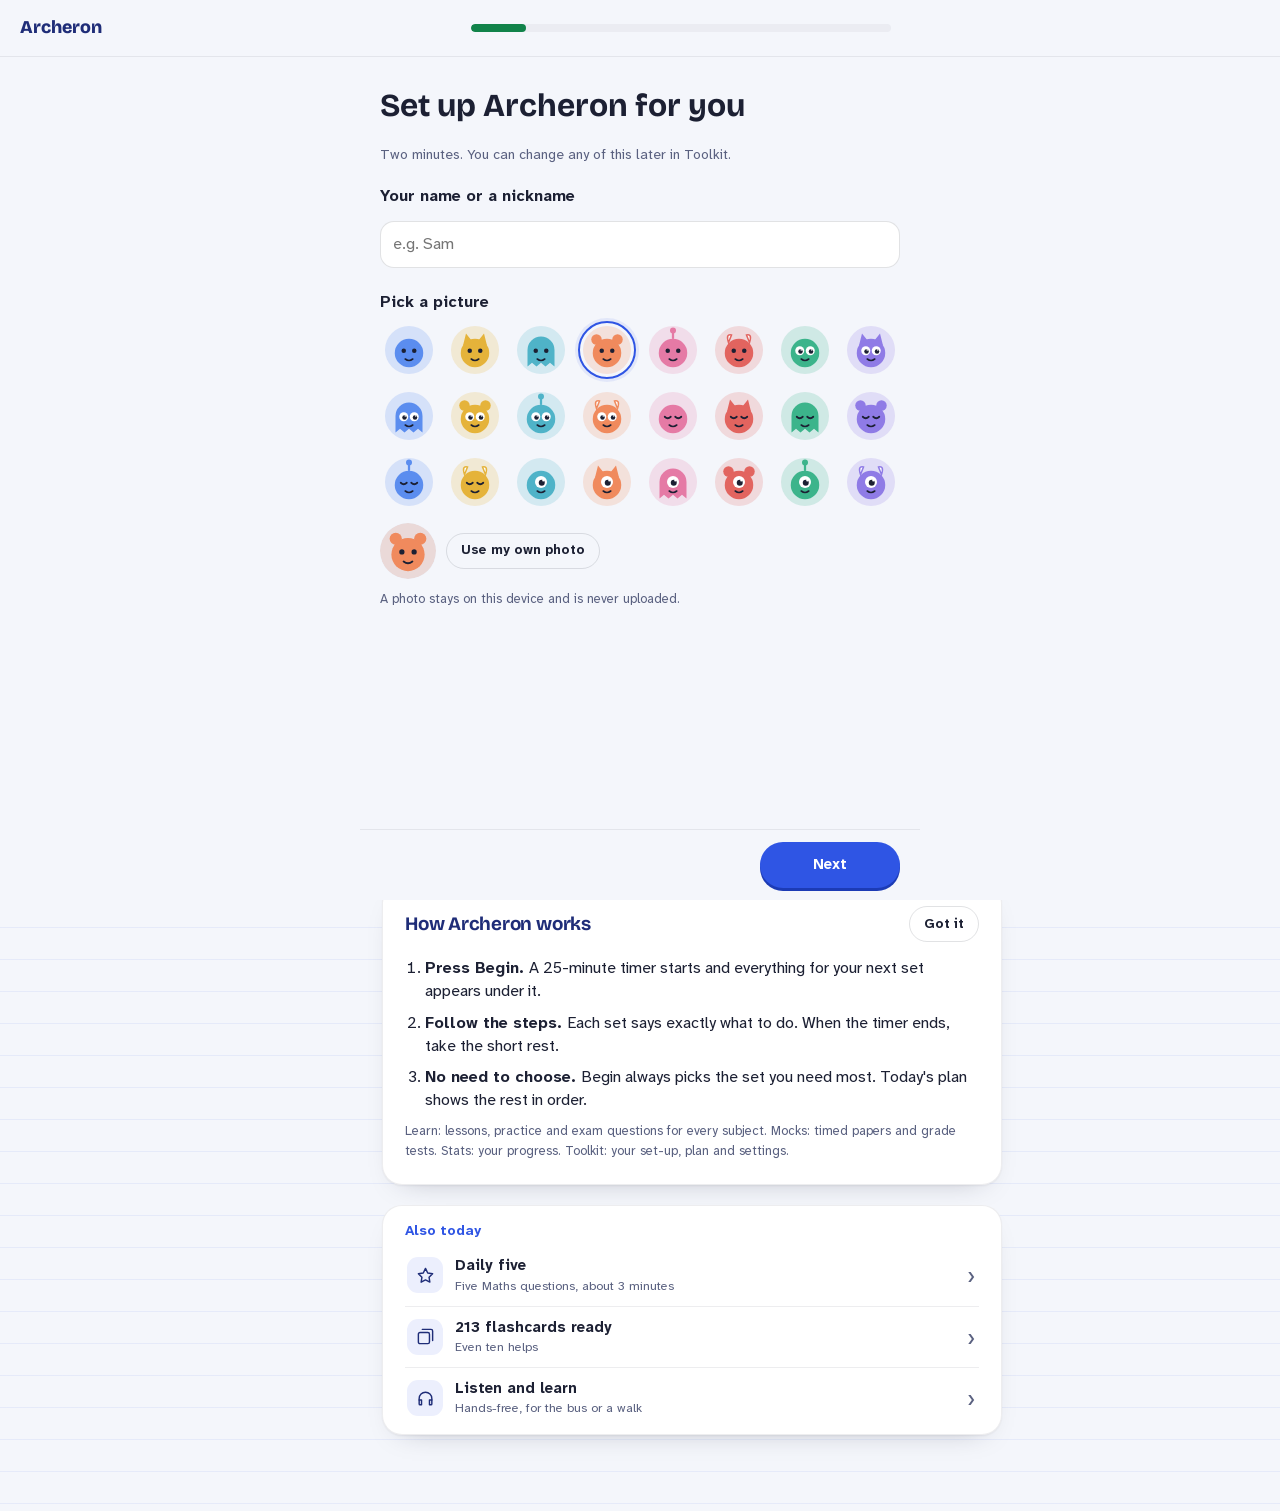
==== index.html @ ecfad682 "Archeron 11.6.1: Black and red theme A new Page option in Settings → Look: the Night layout re-inked" ====
<!DOCTYPE html>
<html lang="en">
<head>
<meta charset="utf-8">
<meta name="viewport" content="width=device-width,initial-scale=1,viewport-fit=cover">
<meta name="theme-color" content="#f4f6fb">
<meta name="color-scheme" content="light dark">
<meta name="apple-mobile-web-app-capable" content="yes">
<meta name="mobile-web-app-capable" content="yes">
<meta name="apple-mobile-web-app-status-bar-style" content="default">
<meta name="apple-mobile-web-app-title" content="Archeron">
<meta name="description" content="Archeron: an offline GCSE mocks training programme.">
<link rel="manifest" href="manifest.json">
<link rel="icon" href="icon.svg" type="image/svg+xml">
<link rel="apple-touch-icon" href="icons/apple-touch-icon.png">
<link rel="preload" href="fonts/bricolage.woff" as="font" type="font/woff" crossorigin>
<link rel="preload" href="fonts/atkinson-400.woff" as="font" type="font/woff" crossorigin>
<link rel="stylesheet" href="styles.css">
<link rel="stylesheet" href="transitions.css">
<link rel="stylesheet" href="teach.css">
<title>Archeron</title>
<script>/* apply the saved page and highlighter before first paint (app.js applyTheme writes this) */
try { var L = (localStorage.getItem('archeron-look') || '').split(' '), R = document.documentElement, N = L[0] === 'night' || L[0] === 'crimson' || (L[0] === 'auto' && matchMedia('(prefers-color-scheme: dark)').matches);
  if (N) { R.setAttribute('data-mode', 'night'); document.querySelector('meta[name=theme-color]').setAttribute('content', L[0] === 'crimson' ? '#0b0a0c' : '#121735'); }
  if (L[0] === 'crimson') R.setAttribute('data-skin', 'crimson');
  if (L[1] && L[1] !== 'lime') R.setAttribute('data-hl', L[1]); } catch (e) {}
/* the bat intro plays on the first open of each day; later opens go straight in */
(function () { try { var d = new Date(), k = d.getFullYear() + '-' + (d.getMonth() + 1) + '-' + d.getDate(); if (localStorage.getItem('archeron-intro') === k) document.documentElement.classList.add('no-intro'); else localStorage.setItem('archeron-intro', k); } catch (e) {} })();</script>
</head>
<body>
<div id="intro" aria-hidden="true">
  <svg class="bat" viewBox="0 0 200 100"><g class="w"><path d="M100 34 L95 20 L92 33 C80 31 70 23 60 8 C63 31 42 40 8 38 C30 50 36 64 33 82 C50 69 66 69 76 77 C81 66 90 62 100 75 C110 62 119 66 124 77 C134 69 150 69 167 82 C164 64 170 50 192 38 C158 40 137 31 140 8 C130 23 120 31 108 33 L105 20 Z"/></g></svg>
  <div class="txt">Archeron</div>
  <div class="welcome" id="welcome"><span class="w1">Welcome to Archeron</span><span class="w2"></span></div>
</div>
<a class="skip-link" href="#view">Skip to content</a>
<header>
  <div class="logo"><svg viewBox="0 0 200 100" aria-hidden="true"><path d="M100 34 L95 20 L92 33 C80 31 70 23 60 8 C63 31 42 40 8 38 C30 50 36 64 33 82 C50 69 66 69 76 77 C81 66 90 62 100 75 C110 62 119 66 124 77 C134 69 150 69 167 82 C164 64 170 50 192 38 C158 40 137 31 140 8 C130 23 120 31 108 33 L105 20 Z"/></svg><span>Archeron</span></div>
  <div class="cd" id="cd" aria-live="polite"></div>
</header>
<nav id="nav" aria-label="Sections"></nav>
<main id="view" tabindex="-1"></main>
<div id="toasts" aria-live="polite" aria-atomic="false"></div>
<noscript><p style="padding:24px">Archeron needs JavaScript turned on.</p></noscript>
<canvas id="fx" aria-hidden="true"></canvas>
<script>
/* If the app fails to start (e.g. a half-updated cache), offer a repair instead of a dead screen. Progress lives in localStorage and is never touched. */
setTimeout(function () {
  if (window.ARCHERON_OK) return;
  var d = document.createElement('div');
  d.setAttribute('style', 'position:fixed;inset:0;z-index:99;display:flex;align-items:center;justify-content:center;padding:24px;background:#f4f6fb;color:#1c2033;font:16px system-ui,sans-serif;text-align:center');
  d.innerHTML = '<div><p style="font-size:20px;margin:0 0 8px">Archeron did not start properly</p><p style="opacity:.7;margin:0 0 18px">Usually a half-finished update. Your progress is safe.</p><button style="font:inherit;font-weight:600;padding:12px 22px;border-radius:99px;border:0;background:#2f55e4;color:#fff">Repair the app</button></div>';
  d.querySelector('button').onclick = function () {
    var jobs = [];
    if (window.caches) jobs.push(caches.keys().then(function (k) { return Promise.all(k.map(function (x) { return caches.delete(x); })); }));
    if (navigator.serviceWorker) jobs.push(navigator.serviceWorker.getRegistrations().then(function (r) { return Promise.all(r.map(function (x) { return x.unregister(); })); }));
    Promise.all(jobs).then(function () { location.reload(); }, function () { location.reload(); });
  };
  document.body.appendChild(d);
}, 7000);
</script>
<script src="vocab.js"></script>
<script src="data.js"></script>
<script src="content.js"></script>
<script src="bank2.js"></script>
<script src="bank3.js"></script>
<script src="defs.js"></script>
<script src="defs2.js"></script>
<script src="bank4.js"></script>
<script src="chem.js"></script>
<script src="exam.js"></script>
<script src="papers.js"></script>
<script src="papersh.js"></script>
<script src="fx.js"></script>
<script src="sfx.js"></script>
<script src="pics.js"></script>
<script src="learn.js"></script>
<script src="demo.js"></script>
<script src="board.js"></script>
<script src="guides.js"></script>
<script src="study.js"></script>
<script src="plus.js"></script>
<script src="desk.js"></script>
<script src="stats.js"></script>
<script src="me.js"></script>
<script src="app.js"></script>
<script src="seq.js"></script>
<script src="slips.js"></script>
<script src="teach.js"></script>
<script src="check.js"></script>
<script src="bites.js"></script>
<script src="listen.js"></script>
<script src="examiner.js"></script>
<script src="forecast.js"></script>
</body>
</html>
---- styles.css ----
/* Archeron · a revision desk: exercise-book paper, biro blue and highlighters. Mobile-first; fonts are self-hosted in /fonts (OFL; Atkinson is cut with a plain zero, see fonts/README). */
@font-face{font-family:"Bricolage Grotesque";src:url(fonts/bricolage.woff) format("woff");font-weight:500 800;font-display:swap}
@font-face{font-family:"Atkinson Hyperlegible Next";src:url(fonts/atkinson-400.woff) format("woff");font-weight:400;font-display:swap}
@font-face{font-family:"Atkinson Hyperlegible Next";src:url(fonts/atkinson-700.woff) format("woff");font-weight:700;font-display:swap}
@font-face{font-family:"Kalam";src:url(fonts/kalam-400.woff2) format("woff2");font-weight:400;font-display:swap}
@font-face{font-family:"Kalam";src:url(fonts/kalam-700.woff2) format("woff2");font-weight:700;font-display:swap}
@font-face{font-family:"Atkinson Hyperlegible Next";src:url(fonts/atkinson-italic.woff) format("woff");font-weight:400;font-style:italic;font-display:swap}
/* Paper is the default page. Night is data-mode="night" on <html>; the highlighter is data-hl (Settings → Look). */
:root{
  --bg:#f4f6fb;--card:#fff;--card2:#e8ecf7;--solid:#fff;--field:#fff;--sunk:rgba(28,32,51,.045);
  --fg-rgb:28,32,51;--line:rgba(28,32,51,.13);--line2:rgba(28,32,51,.08);
  --t:#1c2033;--m:#5a6180;--hi:#10142b;
  --y:#2f55e4;--y2:#1f2d78;--y3:#1c3bb5;--on-y:#fff;--y-rgb:47,85,228;--y-soft:rgba(47,85,228,.09);
  --ember:#bd4508;--em-rgb:189,69,8;
  --g:#11834a;--g-rgb:17,131,74;--g-soft:rgba(17,131,74,.1);--on-g:#fff;
  --rest:#6447d1;--rest-rgb:100,71,209;--rest-soft:rgba(100,71,209,.09);
  --danger:#cf2f3a;--no-rgb:207,47,58;
  --hl:#b6ef4f;--hl-ink:#1c2033;
  --inv:#1c2033;--on-inv:#fff;
  --glass:rgba(244,246,251,.88);--veil:rgba(244,246,251,.94);--scrim:rgba(28,32,51,.4);
  --shadow:0 1px 2px rgba(28,32,51,.06),0 12px 28px -20px rgba(28,32,51,.35);
  --shadow-up:0 2px 4px rgba(28,32,51,.06),0 22px 44px -22px rgba(28,32,51,.45);
  --rule:rgba(47,85,228,.075);
  --y-ink:var(--on-y);--y2-rgb:var(--y-rgb);
  --r:20px;--r-sm:14px;--gap:clamp(14px,2.4vw,20px);
  --ease:cubic-bezier(.22,1,.36,1);--spring:cubic-bezier(.34,1.45,.64,1);
  --font:"Atkinson Hyperlegible Next",system-ui,-apple-system,"Segoe UI",Roboto,sans-serif;
  --head:"Bricolage Grotesque","Atkinson Hyperlegible Next",system-ui,sans-serif;
  --nav-h:72px;
  color-scheme:light;
}
:root[data-mode="night"]{
  --bg:#121735;--card:#1b2148;--card2:#283063;--solid:#1e2552;--field:#151a3d;--sunk:rgba(0,0,0,.2);
  --fg-rgb:255,255,255;--line:rgba(var(--fg-rgb),.13);--line2:rgba(var(--fg-rgb),.075);
  --t:#edf0fc;--m:#a7aed4;--hi:#fff;
  --y:#8ea7ff;--y2:#d0d9ff;--y3:#6683f2;--on-y:#0e1433;--y-rgb:142,167,255;--y-soft:rgba(142,167,255,.13);
  --ember:#ff9c57;--em-rgb:255,156,87;
  --g:#5bd69b;--g-rgb:91,214,155;--g-soft:rgba(91,214,155,.13);--on-g:#0e1433;
  --rest:#b6a8ff;--rest-rgb:182,168,255;--rest-soft:rgba(182,168,255,.13);
  --danger:#ff8d93;--no-rgb:255,141,147;
  --inv:#edf0fc;--on-inv:#1c2033;
  --glass:rgba(18,23,53,.88);--veil:rgba(18,23,53,.94);--scrim:rgba(5,8,26,.62);
  --shadow:0 16px 36px -26px rgba(0,0,0,.75);--shadow-up:0 22px 44px -22px rgba(0,0,0,.8);
  --rule:rgba(142,167,255,.05);
  color-scheme:dark;
}
/* Black and red (Settings → Look): the Night page re-inked, near-black with crimson accents */
:root[data-mode="night"][data-skin="crimson"]{
  --bg:#0b0a0c;--card:#161215;--card2:#241b1f;--solid:#1a1418;--field:#110d10;--sunk:rgba(0,0,0,.32);
  --fg-rgb:255,236,236;
  --t:#f4eded;--m:#b4a4a7;--hi:#fff;
  --y:#de2c39;--y2:#ffc9cd;--y3:#b31b27;--on-y:#fff;--y-rgb:222,44,57;--y-soft:rgba(222,44,57,.15);
  --ember:#ff8a5c;--em-rgb:255,138,92;
  --g:#4fd18b;--g-rgb:79,209,139;--g-soft:rgba(79,209,139,.13);--on-g:#07130c;
  --rest:#c4a7ff;--rest-rgb:196,167,255;--rest-soft:rgba(196,167,255,.13);
  --danger:#ff7b85;--no-rgb:255,123,133;
  --inv:#f4eded;--on-inv:#160406;
  --glass:rgba(11,10,12,.88);--veil:rgba(11,10,12,.94);--scrim:rgba(0,0,0,.66);
  --shadow:0 16px 36px -26px rgba(0,0,0,.9);--shadow-up:0 22px 44px -22px rgba(0,0,0,.92);
  --rule:rgba(222,44,57,.06);
}
:root[data-skin="crimson"]:not([data-hl]){--hl:#de2c39;--hl-ink:#fff}
:root[data-hl="pink"]{--hl:#ff9fd4}
:root[data-hl="orange"]{--hl:#ffb65c}
:root[data-hl="sky"]{--hl:#85d5ff}
:root[data-hl="lilac"]{--hl:#c8b4ff}
*{box-sizing:border-box;-webkit-tap-highlight-color:transparent}
html{scroll-padding-top:80px;background:var(--bg)}
/* the page is ruled like an exercise book */
body{margin:0;min-height:100dvh;background:repeating-linear-gradient(180deg,transparent 0 31px,var(--rule) 31px 32px) var(--bg);color:var(--t);font:clamp(15px,.6vw + 12px,16px)/1.55 var(--font);-webkit-font-smoothing:antialiased;padding-bottom:calc(var(--nav-h) + env(safe-area-inset-bottom) + 20px);overflow-x:hidden}
button,input,select,textarea{font:inherit;color:inherit}
:focus-visible{outline:2px solid var(--y);outline-offset:3px;border-radius:10px}
.sr{position:absolute;width:1px;height:1px;opacity:0;pointer-events:none}
.skip-link{position:absolute;left:-999px;top:8px;background:var(--y);color:var(--on-y);padding:8px 12px;border-radius:8px;z-index:60}
.skip-link:focus{left:8px}
/* the highlighter swipe: page titles, big numbers, the welcome */
.hl-swipe,.hero h1,.focus-title,.rv-in h2,#intro .w1,.wrap-big{text-decoration:underline;text-decoration-color:var(--hl);text-decoration-thickness:.36em;text-underline-offset:-.2em;text-decoration-skip-ink:none}

/* header */
header{position:sticky;top:0;z-index:10;display:flex;justify-content:space-between;align-items:center;gap:12px;padding:calc(12px + env(safe-area-inset-top)) clamp(16px,4vw,32px) 12px;background:var(--glass);backdrop-filter:blur(14px) saturate(160%);-webkit-backdrop-filter:blur(14px) saturate(160%);border-bottom:1px solid var(--line2);transition:opacity .8s var(--ease)}
.logo{display:flex;gap:9px;align-items:center;font-family:var(--head);font-weight:800;letter-spacing:-.015em;font-size:20px;color:var(--y2)}
.logo svg{width:34px;fill:var(--y)}
.cd{display:flex;align-items:center;gap:8px}
.mini-t{cursor:pointer;position:relative;background:rgba(var(--em-rgb),.12)}
/* the glow is drawn once and only its opacity animates (box-shadow animation repaints the blurred header every frame for the whole set) */
.mini-t::after{content:"";position:absolute;inset:0;border-radius:inherit;box-shadow:0 0 18px 0 rgba(var(--em-rgb),.25);opacity:0;pointer-events:none;animation:glowO 2.4s ease-in-out infinite}

/* nav: bottom bar on phones, rail on desktop. Sliding pill: Transitions.dev "Tabs sliding" (see transitions.css) */
nav{position:fixed;left:0;right:0;bottom:0;z-index:10;display:flex;padding:8px 8px calc(8px + env(safe-area-inset-bottom));background:var(--glass);backdrop-filter:blur(14px) saturate(160%);-webkit-backdrop-filter:blur(14px) saturate(160%);border-top:1px solid var(--line2);transition:opacity .8s var(--ease)}
nav button{flex:1;display:flex;flex-direction:column;align-items:center;gap:3px;padding:8px 0;border:0;background:none;color:var(--m);font-size:12px;font-weight:700;border-radius:16px;cursor:pointer;position:relative;z-index:1;transition:color .25s var(--ease)}
nav button .i{width:22px;height:22px;transition:transform .35s var(--spring)}
nav button.on{color:var(--hl-ink)}
nav button.on .i{transform:translateY(-1px) scale(1.1)}
@media (min-width:900px){
  body{padding-bottom:40px;padding-left:104px}
  nav{top:0;right:auto;width:104px;flex-direction:column;justify-content:center;gap:8px;border-top:0;border-right:1px solid var(--line2);padding:80px 12px 20px}
  nav button{flex:none;padding:14px 0}
}
body.focusing header,body.focusing nav{opacity:.18}
body.focusing header:hover,body.focusing nav:hover,body.focusing nav:focus-within{opacity:1}

/* layout */
main{max-width:1120px;margin:0 auto;padding:clamp(16px,3vw,36px) clamp(16px,4vw,32px);outline:none}
.stack{display:flex;flex-direction:column;gap:var(--gap)}
.narrow{max-width:680px;margin-inline:auto;width:100%}
.cols{display:grid;gap:var(--gap);grid-template-columns:repeat(auto-fit,minmax(min(100%,340px),1fr));align-items:start}
.cols>.stack{min-width:0}
.hero{display:flex;flex-direction:column;align-items:flex-start;gap:6px;padding:6px 2px 4px}
.hero h1,.focus-title{margin:0;font-family:var(--head);font-weight:800;font-size:clamp(31px,5vw,46px);line-height:1.1;letter-spacing:-.028em;color:var(--hi);text-wrap:balance}
.hero .backlink{margin-bottom:6px}
.eyebrow{margin:0;font-size:14px;font-weight:700;color:var(--y)}
.lede{margin:2px 0 0;color:var(--m);font-size:15px;max-width:56ch}
#view.enter .card,#view.enter .lcard,#view.enter .tool,#view.enter .feat,#view.enter .quick,#view.enter .strip,#view.enter .focus .ring,#view.enter .begin{animation:rise .6s var(--ease) both}
#view.enter .stack>*:nth-child(2) .card,#view.enter .stack>.card:nth-child(3),#view.enter .lgrid>*:nth-child(2),#view.enter .tools>*:nth-child(2){animation-delay:.05s}
#view.enter .stack>.card:nth-child(4),#view.enter .lgrid>*:nth-child(3),#view.enter .tools>*:nth-child(3),#view.enter .focus .ring{animation-delay:.1s}
#view.enter .stack>.card:nth-child(n+5),#view.enter .lgrid>*:nth-child(4),#view.enter .tools>*:nth-child(n+4),#view.enter .begin,#view.enter .strip{animation-delay:.15s}
#view.enter .quick{animation-delay:.2s}
@keyframes rise{from{opacity:0;transform:translateY(12px)}to{opacity:1;transform:none}}
@keyframes breathe{0%,100%{box-shadow:0 0 0 0 rgba(var(--em-rgb),0)}50%{box-shadow:0 0 18px 0 rgba(var(--em-rgb),.25)}}

/* cards: frosted glass with a gilded hairline */
.card{position:relative;background:var(--card);border:1px solid var(--line2);border-radius:var(--r);padding:clamp(16px,2.6vw,22px);min-width:0;box-shadow:var(--shadow)}
.card-h{display:flex;justify-content:space-between;align-items:center;gap:10px;margin-bottom:14px;min-height:28px}
.card h2{margin:0;font-family:var(--head);font-size:19px;font-weight:700;letter-spacing:-.012em;color:var(--y2)}
.card h3{margin:18px 0 8px;font-size:13.5px;color:var(--m);font-weight:700}
.card.empty{text-align:center;padding:40px 22px}
.card.empty b{font-family:var(--head);font-size:22px;font-weight:800}

.muted{color:var(--m);font-size:14px}
.xs{font-size:13px;margin:10px 0 0}
.center{text-align:center;justify-content:center}
.y{color:var(--y)}
.grow{flex:1;min-width:0}
.row{display:flex;gap:10px;align-items:center;flex-wrap:wrap}
.row.nowrap{flex-wrap:nowrap}
.grid2{display:grid;grid-template-columns:1fr 1fr;gap:10px}

/* buttons */
.btn{display:inline-flex;align-items:center;justify-content:center;gap:8px;min-height:46px;padding:10px 18px;border-radius:99px;border:1px solid transparent;background:var(--card2);color:var(--t);font-weight:700;font-size:15px;cursor:pointer;transition:transform .15s var(--ease),background .2s,border-color .2s,box-shadow .15s,color .2s;user-select:none;white-space:nowrap}
.btn:active{transform:scale(.96)}
.btn .i{width:18px;height:18px}
.btn.primary{background:var(--y);color:var(--on-y);box-shadow:0 3px 0 var(--y3)}
.btn.primary:hover{background:color-mix(in srgb,var(--y) 88%,var(--hi))}
.btn.primary:active:not(:disabled){transform:translateY(2px);box-shadow:0 1px 0 var(--y3)}
.btn.ghost{background:transparent;border-color:var(--line)}
.btn.ghost:hover{background:rgba(var(--fg-rgb),.04)}
.btn.sm{min-height:36px;padding:6px 14px;font-size:13.5px}
.btn.wide{width:100%;margin-top:8px}
.btn.icon-only{min-width:42px;min-height:42px;padding:8px}
.btn.danger{color:var(--danger);border-color:rgba(var(--no-rgb),.4)}
.btn.link{background:none;border:0;min-height:36px;padding:6px 4px;color:var(--m);font-weight:700;font-size:14px;text-decoration:underline;text-decoration-color:rgba(var(--y-rgb),.45);text-decoration-thickness:2px;text-underline-offset:4px}
.btn.link:hover{color:var(--y)}
.btn:disabled{opacity:.3;cursor:default;transform:none}

.chips{display:flex;gap:8px;flex-wrap:wrap}
.chips.scroll{flex-wrap:nowrap;overflow-x:auto;scrollbar-width:none;margin:0 -4px;padding:2px 4px 6px;scroll-snap-type:x proximity;mask-image:linear-gradient(90deg,#000 90%,transparent)}
.chips.scroll::-webkit-scrollbar{display:none}
.chip{display:inline-flex;align-items:center;gap:8px;min-height:40px;padding:7px 15px;border-radius:999px;border:1px solid var(--line);background:var(--card);white-space:nowrap;cursor:pointer;font-size:14px;font-weight:700;scroll-snap-align:start;transition:background .2s var(--ease),color .2s,border-color .2s,transform .2s var(--ease)}
.chip:hover{border-color:rgba(var(--y-rgb),.45)}
.chip:active{transform:scale(.96)}
.chip.on{background:var(--hl);color:var(--hl-ink);border-color:transparent}
.chip .n{font-size:12px;padding:1px 8px;border-radius:999px;background:rgba(var(--fg-rgb),.08);font-variant-numeric:tabular-nums}
.chip.on .n{background:rgba(28,32,51,.12)}
.sw{display:inline-block;width:9px;height:9px;border-radius:50%;flex:none;margin-right:6px;vertical-align:middle}
.chip .sw{margin:0}
.chip.on .sw{box-shadow:0 0 0 2px var(--hl-ink)}
.pill{display:inline-flex;align-items:center;gap:5px;font-size:12px;font-weight:650;padding:4px 11px;border-radius:999px;background:rgba(var(--fg-rgb),.05);color:var(--m);white-space:nowrap}
.pill.rest{background:var(--rest-soft);color:var(--rest)}
.pill .i{width:14px;height:14px}
.i{width:20px;height:20px;fill:none;stroke:currentColor;stroke-width:1.8;stroke-linecap:round;stroke-linejoin:round;flex:none}

/* ---------- Focus ---------- */
.home{max-width:620px;margin-inline:auto;width:100%}
.focus{display:flex;flex-direction:column;align-items:center;text-align:center;padding:clamp(4px,2vh,24px) 0 4px}
.focus .eyebrow{margin-bottom:10px}
.focus-title{font-size:clamp(32px,7vw,52px);max-width:16ch}
.focus-meta{margin:10px 0 0;color:var(--m);font-size:15px}
.ring{position:relative;width:min(300px,72vw);aspect-ratio:1;margin:clamp(16px,3vh,28px) auto clamp(16px,3vh,26px)}
.ring svg{width:100%;height:100%;transform:rotate(-90deg);overflow:visible}
.ring circle{fill:none;stroke-width:5}
.ring .trk{stroke:rgba(var(--fg-rgb),.08)}
.ring .halo{display:none}
.ring .prg{stroke:var(--y);stroke-linecap:round;transition:stroke-dashoffset .35s linear}
.ring.brk .prg{stroke:var(--rest)}
@keyframes halo{0%,100%{opacity:.12}50%{opacity:.3}}
.ring-c{position:absolute;inset:0;display:flex;flex-direction:column;align-items:center;justify-content:center}
.time{font-family:var(--head);font-size:clamp(52px,13vw,76px);font-weight:700;font-variant-numeric:tabular-nums;letter-spacing:-.035em;line-height:1;color:var(--hi)}
.ring-c small{color:var(--m);text-transform:capitalize;font-size:14px;font-weight:700;margin-top:8px}
.begin{position:relative;min-width:min(280px,80vw);min-height:60px;font-size:19px;font-family:var(--head);font-weight:800;letter-spacing:-.01em;background:var(--y);color:var(--on-y);box-shadow:0 4px 0 var(--y3)}
.begin:active:not(:disabled){transform:translateY(3px);box-shadow:0 1px 0 var(--y3)}
.begin.sm{min-width:auto;min-height:52px;font-size:16px;padding:10px 26px}
.begin .i{width:20px;height:20px;stroke-width:2.2}
.practise{margin-top:18px;display:flex;align-items:center;gap:12px;text-align:left;padding:14px 18px;border-radius:var(--r-sm);border:1px solid var(--line);background:var(--y-soft);cursor:pointer;transition:transform .2s var(--ease),border-color .25s}
.practise:hover{border-color:var(--y)}
.practise .i{color:var(--y)}
.practise b{display:block;color:var(--y2)}
.practise small{color:var(--m);font-size:12.5px}
.focus-links{display:flex;gap:6px;align-items:center;margin-top:12px;color:var(--m)}
.chooser{display:flex;flex-wrap:wrap;gap:8px;justify-content:center;margin-top:12px;animation:rise .4s var(--ease) both}
.focus.calm .moon{width:120px;height:120px;margin:28px auto;border-radius:50%;display:grid;place-items:center;background:var(--rest-soft);color:var(--rest);animation:float 6s ease-in-out infinite}
.focus.calm .moon .i{width:54px;height:54px;stroke-width:1.2}
@keyframes float{0%,100%{transform:translateY(0)}50%{transform:translateY(-8px)}}
@keyframes flicker{0%,100%{opacity:1}45%{opacity:.75}55%{opacity:.95}}
.quick{display:flex;flex-direction:column;gap:10px;margin-top:6px}
.quick .eyebrow{text-align:center;color:var(--m)}
.qws{display:grid;gap:10px;grid-template-columns:repeat(auto-fit,minmax(min(100%,180px),1fr))}
.qw{display:flex;align-items:center;gap:12px;text-align:left;padding:14px 16px;border-radius:var(--r-sm);border:1px solid var(--line2);background:var(--card);box-shadow:var(--shadow);cursor:pointer;transition:border-color .2s,transform .2s var(--ease)}
.qw:hover{border-color:rgba(var(--y-rgb),.4)}
.qw:active{transform:scale(.98)}
.qw .i{color:var(--y)}
.qw b{display:block;font-size:14.5px}
.qw small{color:var(--m);font-size:12.5px}

/* ---------- sessions (today's plan) ---------- */
.sess{display:grid;grid-template-columns:64px 1fr auto;gap:12px;align-items:center;padding:13px 0;border-top:1px solid var(--line2)}
.sess:first-of-type{border-top:0;padding-top:2px}
.sess-t{font-size:12.5px;color:var(--m);font-variant-numeric:tabular-nums;font-weight:600}
.sess-b{min-width:0}
.sess-b b{display:block;font-weight:650;overflow-wrap:anywhere}
.sess-b small{color:var(--m);font-size:12.5px}
.sess.complete .sess-b small{color:var(--g)}
.sess.is-rest .sess-b b{color:var(--rest)}
.sess.is-other .sess-b b{color:var(--m);font-weight:500}
.dots{display:flex;gap:8px;flex-wrap:wrap;justify-content:flex-end;max-width:160px}
.dot{width:32px;height:32px;border-radius:50%;border:2px solid var(--y);background:var(--card);cursor:pointer;padding:0;transition:background .2s,transform .25s var(--spring)}
.dot:hover{background:var(--y-soft)}
.dot.on{background:var(--y)}
.pop{animation:pop .5s var(--spring)}
@keyframes pop{0%{transform:scale(.6)}60%{transform:scale(1.18)}100%{transform:scale(1)}}
.banner{display:flex;gap:12px;align-items:flex-start;padding:14px 18px;border-radius:var(--r);background:var(--rest-soft);border:1px solid rgba(var(--rest-rgb),.28)}
.banner .i{color:var(--rest);margin-top:2px}
.banner p{margin:2px 0 0;font-size:13.5px;color:var(--m)}

.chk{display:flex;gap:12px;align-items:center;padding:12px 0;border-top:1px solid var(--line2);cursor:pointer;position:relative}
.chk:first-child{border-top:0}
.chk span{flex:1;transition:color .3s var(--ease)}
.chk.d span{color:var(--m)}
.checks{margin-top:12px}
.bar{height:7px;background:rgba(var(--fg-rgb),.08);border-radius:99px;overflow:hidden}
.bar i{display:block;height:100%;background:var(--y);border-radius:inherit;transition:width .7s var(--ease)}

/* ---------- Learn ---------- */
.lgrid,.tools{display:grid;gap:var(--gap);grid-template-columns:repeat(auto-fit,minmax(min(100%,250px),1fr))}
.lcard,.tool{display:flex;flex-direction:column;align-items:flex-start;gap:6px;text-align:left;padding:20px;border-radius:var(--r);border:1px solid var(--line2);background:var(--card);box-shadow:var(--shadow);cursor:pointer;position:relative;overflow:hidden;transition:transform .25s var(--ease),border-color .25s,box-shadow .25s}
.lcard:hover,.tool:hover{transform:translateY(-2px);border-color:rgba(var(--y-rgb),.35);box-shadow:var(--shadow-up)}
.lcard:active,.tool:active{transform:scale(.98)}
.lc-ic{width:46px;height:46px;border-radius:50%;display:grid;place-items:center;background:var(--hl);color:var(--hl-ink);margin-bottom:6px}
.lc-ic .i{width:22px;height:22px}
.lcard b,.tool b{font-family:var(--head);font-size:20px;font-weight:700;letter-spacing:-.015em}
.lc-d{color:var(--m);font-size:14px}
.lcard small,.tool small{color:var(--y);font-size:12.5px;font-weight:600;margin-top:auto;padding-top:6px}
.topics{list-style:none;margin:6px 0 0;padding:0;display:grid;gap:2px}
.topics button{width:100%;display:flex;justify-content:space-between;align-items:center;gap:12px;padding:11px 12px;border:0;border-radius:12px;background:none;cursor:pointer;text-align:left;transition:background .2s}
.topics button:hover{background:rgba(var(--fg-rgb),.04)}
.stars{display:inline-flex;gap:3px}
.stars i{width:8px;height:8px;transform:rotate(45deg);background:rgba(var(--fg-rgb),.12);border-radius:1px}
.stars i.on{background:var(--ember)}

.drill-meta{display:flex;justify-content:space-between;align-items:center;gap:10px;color:var(--m);font-size:13.5px}
.qcard{padding:clamp(20px,4vw,30px)}
.qtext{margin:4px 0 18px;font-size:clamp(19px,3.2vw,24px);font-weight:600;line-height:1.4;text-wrap:pretty}
.qtext.quote{font-size:clamp(21px,3.8vw,26px);font-style:italic;font-weight:500;color:var(--hi)}
.answer{display:flex;align-items:center;gap:10px;margin-bottom:12px}
.answer input{font-size:22px;font-weight:600;min-height:56px;padding:10px 16px;font-variant-numeric:tabular-nums}
.adorn{font-size:18px;font-weight:600;color:var(--m);white-space:nowrap}
.qcard.right .answer input{border-color:rgba(var(--g-rgb),.65);box-shadow:0 0 0 4px var(--g-soft);opacity:1}
.qcard.wrong .answer input,.qcard.shown .answer input{border-color:rgba(var(--no-rgb),.5);opacity:1}
.fb{margin-top:6px;padding:16px 18px;border-radius:var(--r-sm)}
.fb.ok{background:var(--g-soft);border:1px solid rgba(var(--g-rgb),.28)}
.fb.no{background:rgba(var(--no-rgb),.08);border:1px solid rgba(var(--no-rgb),.25)}
.fb-h{display:flex;align-items:center;gap:10px;margin:0 0 6px;font-family:var(--head);font-size:21px;font-weight:800;letter-spacing:-.015em}
.fb.ok .fb-h{color:var(--g)}
.fb.no .fb-h{color:rgb(var(--no-rgb))}
.fb-h span{font-family:var(--font);font-size:14px;font-weight:500;color:var(--t)}
.fb p{margin:0 0 8px}
.steps{margin:8px 0 14px;padding-left:22px;display:grid;gap:6px;font-variant-numeric:tabular-nums}
.steps li::marker{color:var(--y);font-weight:700}
.fb .row{margin-top:4px}
.fb > .btn.wide{display:flex;max-width:none;margin-top:12px} /* Next sits on its own line, never beside "Watch it on the board" */

/* ---------- Journey ---------- */
@keyframes flow{to{stroke-dashoffset:-120}}
@keyframes spin{to{transform:rotate(360deg)}}
.feats{display:grid;gap:12px;grid-template-columns:repeat(auto-fit,minmax(min(100%,150px),1fr))}
.feat{display:flex;flex-direction:column;gap:2px;padding:16px;border-radius:var(--r-sm);border:1px solid var(--line2);background:var(--card);box-shadow:var(--shadow)}
.feat .i{color:var(--y);width:18px;height:18px;margin-bottom:6px}
.feat b{font-family:var(--head);font-size:30px;line-height:1;font-weight:800;letter-spacing:-.03em;color:var(--hi)}
.feat>span{color:var(--m);font-size:13px}

/* ---------- papers ---------- */
canvas#ch{width:100%;height:clamp(220px,32vw,300px);display:block;margin-top:10px}
.pace{list-style:none;margin:12px 0 0;padding:0;display:grid;gap:8px}
.pace li{display:grid;grid-template-columns:auto auto 1fr;gap:8px;align-items:baseline;font-size:13.5px}
.pace li i{width:9px;height:9px;border-radius:50%;align-self:center}
.pace li span{color:var(--m)}
.hbars{list-style:none;margin:0;padding:0;display:grid;gap:10px}
.hbars li{display:grid;grid-template-columns:minmax(108px,40%) 1fr auto;gap:10px;align-items:center}
.hbars.types li{grid-template-columns:minmax(90px,30%) 1fr}
.hb-l{min-width:0}.hb-l b{display:block;font-size:13.5px;line-height:1.25;overflow-wrap:break-word}.hb-l small{font-size:11.5px;color:var(--m)}
.hb-b{display:flex;align-items:center;gap:8px}
.hb-b i{height:10px;border-radius:99px;background:var(--rest);min-width:4px;transition:width .6s var(--ease)}
.hb-b span{font-size:12.5px;color:var(--m);font-variant-numeric:tabular-nums}
.tbl{overflow-x:auto}
table{width:100%;border-collapse:collapse;font-size:14px}
th,td{padding:9px 6px;border-top:1px solid var(--line2);text-align:left}
th{color:var(--m);font-weight:600;font-size:12px;border-top:0}
table.edit td{padding:5px 4px}
table.edit input{padding:7px 8px;min-width:52px;min-height:40px}
.list{list-style:none;margin:0;padding:0}
.list li{display:flex;gap:12px;align-items:center;padding:12px 0;border-top:1px solid var(--line2)}
.list li:first-child{border-top:0}
.list li b{display:block;overflow-wrap:anywhere}
.list li small{display:block;color:var(--m);font-size:12.5px;overflow-wrap:anywhere}
.list li.due{border-left:2px solid var(--y);padding-left:12px;background:linear-gradient(90deg,var(--y-soft),transparent 60%);border-radius:0 10px 10px 0}
.num{text-align:right}.num b{font-variant-numeric:tabular-nums}

/* forms */
input,select,textarea{width:100%;background:var(--field);border:1px solid var(--line);border-radius:12px;padding:10px 14px;min-height:46px;transition:border-color .2s,box-shadow .2s}
textarea{resize:vertical;min-height:70px}
input:focus,select:focus,textarea:focus{outline:none;border-color:var(--y);box-shadow:0 0 0 4px var(--y-soft)}
input:disabled{opacity:.85}
select option{background:var(--solid)}
label.f{display:block;margin-bottom:12px}
label.f>span{display:block;font-size:12.5px;color:var(--m);margin-bottom:6px;font-weight:600}
.lost{margin:6px 0 8px;padding:14px;border-radius:var(--r-sm);background:var(--sunk);border:1px dashed var(--line)}
.lost-h{display:flex;flex-direction:column;margin-bottom:8px}.lost-h small{color:var(--m);font-size:12px}
.lost-row{display:grid;grid-template-columns:1.4fr 1fr 70px 42px;gap:6px;margin-bottom:8px}
@media (max-width:520px){.lost-row{grid-template-columns:1fr 70px 42px}.lost-row select{grid-column:1/-1;grid-row:2}}
.toggle{display:flex;gap:12px;align-items:center;padding:14px 0 2px;cursor:pointer}
.toggle input{appearance:none;-webkit-appearance:none;width:48px;min-width:48px;height:28px;min-height:28px;padding:0;border-radius:99px;background:rgba(var(--fg-rgb),.16);border:0;position:relative;cursor:pointer;transition:background .25s var(--ease)}
.toggle input::after{content:"";position:absolute;top:3px;left:3px;width:22px;height:22px;border-radius:50%;background:#fff;box-shadow:0 1px 3px rgba(0,0,0,.25);transition:transform .35s var(--spring)}
.toggle input:checked{background:var(--y)}
.toggle input:checked::after{transform:translateX(20px)}
.toggle span b{display:block}.toggle span small{color:var(--m);font-size:12.5px}

/* flashcards */
.flash{display:block;width:100%;padding:0;border:0;background:none;cursor:pointer;perspective:1400px;text-align:center}
.flash-in{display:grid;transition:transform .7s var(--ease);transform-style:preserve-3d}
.flash.flipped .flash-in{transform:rotateY(180deg)}
.flash.pop .flash-in{animation:cardIn .5s var(--ease)}
@keyframes cardIn{from{opacity:0;transform:translateX(26px) rotate(1.5deg);filter:blur(3px)}to{opacity:1;transform:none;filter:blur(0)}}
.face{grid-area:1/1;min-height:clamp(230px,36vh,330px);display:flex;flex-direction:column;align-items:center;justify-content:center;gap:14px;padding:30px 26px;border-radius:18px;border:1px solid var(--line2);background:linear-gradient(180deg,transparent 0 42px,rgba(var(--no-rgb),.5) 42px 44px,transparent 44px),repeating-linear-gradient(180deg,transparent 0 31px,rgba(var(--y-rgb),.1) 31px 32px) 0 44px,var(--card);backface-visibility:hidden;-webkit-backface-visibility:hidden;box-shadow:var(--shadow-up)}
.face p{margin:0;font-family:var(--head);font-size:clamp(22px,3.2vw,28px);font-weight:700;letter-spacing:-.015em;line-height:1.3;max-width:34ch}
.face small{color:var(--m);font-size:13px}
.deck-n{font-size:13px;font-weight:700;color:var(--y);max-width:40ch}
.face.back{transform:rotateY(180deg)}
.face.back p{color:var(--y2);font-family:var(--font);font-size:clamp(17px,2.2vw,20px);font-weight:600}
.rate .btn{flex:1;max-width:220px}
.boxes{display:flex;justify-content:center;gap:6px;margin-top:4px}
.boxes i{width:22px;height:5px;border-radius:9px;background:rgba(var(--fg-rgb),.1)}
.boxes i.on{background:var(--y)}

/* plan editor */
.plan{list-style:none;margin:0 0 12px;padding:0;display:grid;gap:10px}
.plan-row{display:grid;grid-template-columns:116px 1fr;gap:8px;padding:12px;border-radius:var(--r-sm);background:var(--sunk);border:1px solid var(--line2);border-left:3px solid var(--y)}
.plan-row.k-rest{border-left-color:var(--rest)}
.plan-row.k-other{border-left-color:var(--m)}
.p-kind{grid-column:1/2}
.stepper{display:flex;align-items:center;gap:8px;justify-self:start}
.stepper span{min-width:56px;text-align:center;font-weight:650;font-variant-numeric:tabular-nums}
.plan-row>.pill{justify-self:start;align-self:center}
.p-move{grid-column:1/-1;display:flex;gap:6px;justify-content:flex-end}
@media (min-width:700px){.plan-row{grid-template-columns:90px 1fr 170px auto auto}.p-kind{grid-column:auto}.p-move{grid-column:auto}}

/* toasts (open/close motion from transitions.css) */
#toasts{position:fixed;left:50%;bottom:calc(var(--nav-h) + env(safe-area-inset-bottom) + 16px);transform:translateX(-50%);z-index:40;display:flex;flex-direction:column;align-items:center;gap:8px;pointer-events:none;width:max-content;max-width:calc(100vw - 32px)}
@media (min-width:900px){#toasts{bottom:28px;left:calc(50% + 52px)}}
.toast{background:var(--inv);color:var(--on-inv);padding:12px 20px;border-radius:99px;font-weight:700;font-size:14px;box-shadow:var(--shadow-up);text-align:center}
.toast.big{background:var(--hl);color:var(--hl-ink)}

/* ---------- v4: missions, Learn subjects, MCQ, plans, Profile, Voyage ---------- */
.mission{border-color:rgba(var(--y-rgb),.25)}
.mission.live{border-color:rgba(var(--y-rgb),.4)}
.m-head{display:flex;gap:14px;align-items:center;margin-bottom:10px}
.m-head h2{font-size:22px}
.m-head .lc-ic{margin:0;flex:none}
.m-steps{margin:0 0 6px;padding-left:22px;display:grid;gap:6px;color:var(--t)}
.m-steps li::marker{color:var(--y);font-weight:700}
.m-panel{display:flex;flex-direction:column;gap:14px;margin-top:14px;padding-top:14px;border-top:1px solid var(--line2)}
.m-panel>h3{margin:0;font-size:13px;color:var(--m)}
.m-panel .qcard{background:var(--sunk);box-shadow:none;border-color:var(--line2)}
.working{max-width:720px}
.focus-bar{position:sticky;top:calc(64px + env(safe-area-inset-top));z-index:5;display:flex;align-items:center;gap:14px;padding:10px 14px;border-radius:999px;border:1px solid var(--line);background:var(--glass);backdrop-filter:blur(14px);-webkit-backdrop-filter:blur(14px);box-shadow:var(--shadow-up)}
.focus-bar .eyebrow{font-size:12px}
.fb-txt{flex:1;min-width:0}.fb-txt b{display:block;font-family:var(--head);font-weight:700;font-size:17px;white-space:nowrap;overflow:hidden;text-overflow:ellipsis}.fb-txt small{color:var(--m);font-size:12px}
.fb-ctl{display:flex;gap:6px;align-items:center}
.ring.compact{width:62px;margin:0;flex:none}
.ring.compact circle{stroke-width:8}
.ring.compact .time{font-size:14px;font-weight:600}
.ring.compact .halo{stroke-width:22}
body.focusing .focus-bar{opacity:1}

.lcard.wide{width:100%}
.sgrid{display:grid;gap:12px;grid-template-columns:repeat(auto-fill,minmax(min(100%,160px),1fr))}
.scard{width:100%;display:flex;flex-direction:column;align-items:flex-start;gap:4px;text-align:left;padding:16px;border-radius:var(--r);border:1px solid var(--line2);background:var(--card);box-shadow:var(--shadow);cursor:pointer;transition:border-color .25s,box-shadow .25s}
.scard:hover{border-color:rgba(var(--y-rgb),.35);box-shadow:var(--shadow-up)}
.scard .lc-ic{width:40px;height:40px;margin-bottom:4px}
.scard b{font-family:var(--head);font-size:17px;font-weight:700;letter-spacing:-.01em;line-height:1.15}
.scard small{color:var(--m);font-size:12px;margin-bottom:6px}
.scard .bar{width:100%;height:4px}
.topics small{color:var(--m)}
.row.end{justify-content:flex-end}

.mcq{display:grid;gap:10px;margin-bottom:12px}
.opt{display:flex;align-items:center;gap:12px;width:100%;text-align:left;padding:13px 14px;min-height:54px;border-radius:var(--r-sm);border:1px solid var(--line);background:var(--card);cursor:pointer;font-weight:700;transition:border-color .2s,background .2s,transform .15s var(--ease),opacity .3s}
.opt:hover:not(:disabled){border-color:rgba(var(--y-rgb),.45);background:var(--y-soft)}
.opt:active:not(:disabled){transform:scale(.985)}
.opt-k{flex:none;width:28px;height:28px;border-radius:8px;display:grid;place-items:center;font-size:13px;font-weight:800;background:rgba(var(--fg-rgb),.07);color:var(--y2)}
.opt.correct{border-color:rgba(var(--g-rgb),.7);background:var(--g-soft)}
.opt.correct .opt-k{background:var(--g);color:var(--on-g)}
.opt.picked{border-color:rgba(var(--no-rgb),.6);background:rgba(var(--no-rgb),.08)}
.opt.dim{opacity:.45}
.opt:disabled{cursor:default}
.fb-h.okc{color:var(--g)}.fb-h.noc{color:var(--y2)}

.planner{display:flex;flex-direction:column;gap:6px;padding:16px;border-radius:var(--r-sm);border:1px dashed var(--line);background:var(--sunk)}
.planner h3{margin:0;font-family:var(--head);font-size:19px;font-weight:700;color:var(--y2)}
.planner .card-h{margin-bottom:4px}
.prompt{display:flex;gap:12px;align-items:flex-start;justify-content:space-between;padding:12px 14px;margin:6px 0 8px;border-radius:12px;background:var(--y-soft);border:1px solid var(--line)}
.prompt p{margin:0;font-size:17px;font-style:italic;color:var(--hi)}
.guides{display:grid;gap:8px}
.guide{border:1px solid var(--line2);border-radius:var(--r-sm);padding:12px 14px;background:rgba(var(--fg-rgb),.02)}
.guide .steps{margin:0}
.saved{border-top:1px solid var(--line2);padding:12px 0}
.pl-h{display:flex;flex-direction:column;min-width:0}.pl-h small{color:var(--m);font-size:12px;overflow:hidden;text-overflow:ellipsis;white-space:nowrap}
dl.pl{margin:0 0 8px;display:grid;gap:4px}dl.pl dt{color:var(--y);font-size:12px;font-weight:700;margin-top:6px}dl.pl dd{margin:0;white-space:pre-wrap}

.idcard{display:flex;gap:20px;align-items:center;flex-wrap:wrap}
.id-emb{flex:none}
.emb{display:inline-grid;place-items:center;border-radius:50%;color:var(--y)}
.emb .i{width:60%;height:60%}
.emb .bat{width:72%;fill:var(--y)}
.emb.big{width:104px;height:104px;background:var(--hl);color:var(--hl-ink);animation:float 6s ease-in-out infinite}
.emb.big .i{stroke-width:1.4}
.emb.sm{width:20px;height:20px}
.emb.sm .i{width:16px;height:16px}
.id-txt{flex:1;min-width:200px}
.id-name{background:none;border:0;border-bottom:2px dashed var(--line);border-radius:0;padding:4px 0;min-height:0;font-family:var(--head);font-size:30px;font-weight:800;letter-spacing:-.025em;color:var(--hi)}
.id-name:focus{box-shadow:none;border-bottom-color:var(--y)}
.id-title{margin:6px 0 2px;color:var(--y);font-weight:700;font-size:14.5px}
.id-badges{display:flex;gap:8px;flex-wrap:wrap;margin-top:10px}
.emblems{display:flex;flex-wrap:wrap;gap:10px}
.emb-pick{position:relative;width:58px;height:58px;border-radius:50%;border:1px solid var(--line);background:var(--card);display:grid;place-items:center;cursor:pointer;transition:border-color .2s,box-shadow .2s}
.emb-pick .emb{width:100%;height:100%}
.emb-pick.on{border-color:var(--y);box-shadow:0 0 0 3px var(--y-soft)}
.emb-pick.locked{opacity:.4;cursor:default}
.emb-pick small{position:absolute;bottom:-6px;right:-4px;font-size:10px;font-weight:800;padding:1px 6px;border-radius:99px;background:var(--solid);border:1px solid var(--line2);color:var(--m)}
button.lan-chip{font:inherit;font-weight:700;font-size:14px}

.achs{list-style:none;margin:12px 0 0;padding:0;display:grid;gap:10px;grid-template-columns:repeat(auto-fill,minmax(min(100%,280px),1fr))}
.ach{display:flex;gap:12px;align-items:center;padding:12px 14px;border-radius:var(--r-sm);border:1px solid var(--line2);background:var(--card)}
.ach-ic{flex:none;width:44px;height:44px;border-radius:50%;display:grid;place-items:center;border:1.5px dashed rgba(var(--fg-rgb),.22);color:var(--m)}
.ach.t1 .ach-ic{border:2px solid #b36b2c;color:#b36b2c;background:rgba(179,107,44,.12)}
.ach.t2 .ach-ic{border:2px solid #7f8a9e;color:#7f8a9e;background:rgba(127,138,158,.14)}
.ach.t3 .ach-ic{border:2px solid #c18900;color:#c18900;background:rgba(193,137,0,.13)}
.ach.t4 .ach-ic{border:2px solid #1597a3;color:#1597a3;background:rgba(21,151,163,.12)}
.ach.t5 .ach-ic{border:2px solid #a23fd6;color:#a23fd6;background:rgba(162,63,214,.13)}
.ach-b{flex:1;min-width:0}.ach-b b{display:block;font-family:var(--head);font-weight:700;font-size:16.5px}.ach-b small{display:block;color:var(--m);font-size:12px;margin:2px 0 6px}
.ach-b .bar{height:4px}
.pips{display:flex;gap:4px;flex:none}
.pips i{width:8px;height:8px;border-radius:50%;background:rgba(var(--fg-rgb),.12)}
.pips i.t1{background:#b36b2c}.pips i.t2{background:#7f8a9e}.pips i.t3{background:#c18900}.pips i.t4{background:#1597a3}.pips i.t5{background:#a23fd6}
.mastery{list-style:none;margin:0;padding:0;display:grid;gap:10px}
.mastery li{display:grid;gap:6px}
.mastery button{display:flex;align-items:center;gap:10px;padding:0;border:0;background:none;cursor:pointer;text-align:left}
.mastery button span{flex:1;font-weight:600}.mastery button small{color:var(--m)}
.mastery .i{color:var(--y)}



.conf-key{display:flex;gap:12px;flex-wrap:wrap;margin:12px 0 4px;font-size:12px;color:var(--m)}
.ck{display:inline-flex;align-items:center;gap:6px}.ck i{width:10px;height:10px;border-radius:3px}
.ck.lv1 i{background:var(--danger)}.ck.lv2 i{background:var(--ember)}.ck.lv3 i{background:var(--g)}
.clist{list-style:none;margin:12px 0 0;padding:0}
.ci{display:grid;grid-template-columns:1fr auto 42px;gap:10px;align-items:center;padding:11px 0;border-top:1px solid var(--line2)}
.ci:first-child{border-top:0}
.ci-l{min-width:0}.ci-l b{display:block;font-weight:600;font-size:14.5px}.ci-l small{color:var(--m);font-size:11.5px}
.ci.lv3 .ci-l small{color:var(--g)}
.conf{display:flex;gap:5px}
.cf{width:26px;height:26px;border-radius:8px;border:1px solid var(--line);background:var(--card);cursor:pointer;padding:0;transition:background .2s,border-color .2s,transform .2s var(--spring)}
.cf:hover{border-color:rgba(var(--y-rgb),.5)}
.ci.lv1 .cf.on{background:var(--danger);border-color:var(--danger)}
.ci.lv2 .cf.on{background:var(--ember);border-color:var(--ember)}
.ci.lv3 .cf.on{background:var(--g);border-color:var(--g)}
.ci-sp{width:42px}
.hides{display:grid;gap:2px}
.toggle.sm{padding:8px 0}.toggle.sm input{width:40px;min-width:40px;height:24px;min-height:24px}.toggle.sm input::after{width:18px;height:18px}.toggle.sm input:checked::after{transform:translateX(16px)}
.toggle.sm input:checked{background:var(--y)}

/* page transitions (View Transitions API); header and nav stay put */
main{view-transition-name:page}
header{view-transition-name:hdr}
nav{view-transition-name:nav}
::view-transition-old(root),::view-transition-new(root){animation:none}
::view-transition-group(page){animation-duration:.45s;animation-timing-function:var(--ease)}
::view-transition-old(page){animation:pgOutL .26s var(--ease) both}
::view-transition-new(page){animation:pgInR .46s var(--ease) both}
html[data-dir="back"]::view-transition-old(page){animation-name:pgOutR}
html[data-dir="back"]::view-transition-new(page){animation-name:pgInL}
@keyframes pgOutL{to{opacity:0;transform:translateX(-36px) scale(.985)}}
@keyframes pgOutR{to{opacity:0;transform:translateX(36px) scale(.985)}}
@keyframes pgInR{from{opacity:0;transform:translateX(44px) scale(.985)}}
@keyframes pgInL{from{opacity:0;transform:translateX(-44px) scale(.985)}}
html.vt #view.enter :is(.card,.lcard,.tool,.feat,.quick,.strip,.focus .ring,.begin){animation:none} /* the page slide is the transition; a second per-card fade made content vanish mid-slide */
.banner.motion{background:var(--y-soft);border-color:var(--line)}.banner.motion .i{color:var(--y)}.banner.motion .row{margin-top:10px}
/* narrow phones: keep header and the 5-tab nav inside the screen */
nav button{min-width:0}nav button span{max-width:100%;overflow:hidden;text-overflow:ellipsis;white-space:nowrap}
@media (max-width:400px){.logo{font-size:18px}.logo svg{width:30px}nav button{font-size:11px}}
@media (max-width:360px){body:has(.mini-t) .logo span{display:none}.mini-t,.lan-chip{padding:0 9px}}
/* welcome after the bat flies through */
#intro .welcome{position:absolute;left:0;right:0;top:50%;transform:translateY(-50%);display:flex;flex-direction:column;align-items:center;gap:10px;padding:0 24px;text-align:center;pointer-events:none}
#intro .w1{font-family:var(--head);font-weight:800;font-size:clamp(32px,7vw,52px);line-height:1.1;letter-spacing:-.03em;color:var(--hi);opacity:0;animation:wIn .9s var(--ease) 1.85s forwards}
#intro .w2{color:var(--m);font-size:15px;font-weight:700;opacity:0;animation:wIn2 1s var(--ease) 2.35s forwards}
#intro .w2:empty{display:none}
@keyframes wIn{0%{opacity:0;transform:translateY(14px) scale(.96)}100%{opacity:1;transform:none}}
@keyframes wIn2{from{opacity:0;transform:translateY(8px)}to{opacity:1;transform:none}}
#intro .txt{bottom:auto;top:calc(50% + 70px)}
/* countdown chip */
.cd-chip{display:inline-flex;align-items:center;gap:6px;height:32px;padding:0 12px;border-radius:99px;border:1px solid var(--line);background:var(--card);color:var(--t);font:inherit;font-size:13px;font-weight:700;cursor:pointer}
.cd-chip .i{width:15px;height:15px;color:var(--y)}
.cd-chip b{color:var(--y2);font-variant-numeric:tabular-nums;font-size:15px}
.cd-l{color:var(--m)}
@media (max-width:560px){.cd-l{display:none}}
@media (max-width:400px){.logo span{display:none}}
/* colour schemes */
.themes{display:grid;gap:10px;grid-template-columns:repeat(auto-fill,minmax(min(100%,130px),1fr))}
.theme{display:flex;flex-direction:column;align-items:flex-start;gap:10px;padding:14px;border-radius:var(--r-sm);border:1px solid var(--line);background:var(--card);cursor:pointer;transition:border-color .2s,box-shadow .2s,transform .2s var(--ease)}
.theme:hover{transform:translateY(-2px)}
.theme b{font-family:var(--head);font-weight:700;font-size:16px}
.theme.on{border-color:var(--y);box-shadow:0 0 0 3px var(--y-soft)}
.th-sw{display:block;width:100%;height:16px;border-radius:9px 3px 9px 3px;background:var(--ta);transform:skewX(-14deg)} /* a highlighter stroke */
/* effects layer + reveal overlay */
#fx{position:fixed;inset:0;width:100vw;height:100vh;pointer-events:none;z-index:46} /* above the set-complete veil so the confetti shows */
.reveal{position:fixed;inset:0;z-index:45;display:flex;align-items:center;justify-content:center;padding:24px;background:var(--veil);cursor:pointer;transition:opacity .4s var(--ease)}
.reveal.out{opacity:0}
.rv-in{text-align:center;max-width:440px}
.rv-in h2{margin:6px 0;font-family:var(--head);font-size:clamp(40px,9vw,64px);font-weight:800;letter-spacing:-.035em;line-height:1.05;color:var(--hi)}
.rv-k{margin:0;color:var(--y);font-size:16px;font-weight:700}
.rv-s{margin:12px 0 0;color:var(--m);font-size:15px}

/* intro */
#intro{position:fixed;inset:0;z-index:50;background:var(--bg);display:flex;align-items:center;justify-content:center;overflow:hidden;transition:opacity .6s var(--ease);animation:introGone .5s 4.6s forwards}
@keyframes introGone{to{opacity:0;visibility:hidden;pointer-events:none}}
#intro.out{opacity:0;pointer-events:none}
#intro .bat{width:min(220px,56vw);fill:var(--y);animation:fly 2.1s cubic-bezier(.45,0,.3,1) forwards}
#intro .w{transform-origin:100px 45px;animation:flap .2s ease-in-out infinite alternate}
#intro .txt{position:absolute;bottom:24%;font-family:var(--head);font-size:30px;letter-spacing:-.02em;color:var(--y2);font-weight:800;opacity:0;animation:txt 2.1s forwards}
@keyframes fly{0%{transform:translateY(60vh) scale(.25);opacity:0}15%{opacity:1}55%{transform:translateY(0) scale(1.12)}72%{transform:translateY(0) scale(1)}100%{transform:translateY(-75vh) scale(.45);opacity:0}}
@keyframes flap{from{transform:scaleY(1)}to{transform:scaleY(.5)}}
@keyframes txt{0%,40%{opacity:0;transform:translateY(10px)}62%{opacity:1;transform:none}90%,100%{opacity:0}}

/* reduced motion is applied via html.rm (device setting or the in-app Motion choice) */
html.rm *,html.rm *::before,html.rm *::after{animation-duration:.01ms!important;animation-iteration-count:1!important;transition-duration:.01ms!important}

/* explainers and links */
.guide p{margin:0 0 10px;line-height:1.55}.guide .g-ex{padding:10px 12px;border-radius:12px;background:rgba(var(--y-rgb),.07)}
a.btn{color:inherit;text-decoration:none}
.links{list-style:none;margin:0;padding:0;display:grid;gap:10px}.links a{color:var(--y);font-weight:600}
/* definitions, chemistry answers and exam practice */
.qcard textarea{min-height:96px;resize:vertical;line-height:1.5;margin-bottom:12px}
.qcard textarea:disabled{opacity:.85}
.yours{margin:0 0 12px;padding:10px 12px;border-radius:12px;background:rgba(var(--fg-rgb),.04);white-space:pre-wrap;line-height:1.5}
.fb.mark{background:rgba(var(--y-rgb),.06);border:1px solid rgba(var(--y-rgb),.2)}.fb.mark .fb-h{color:var(--y2)}
.fb.mark .chk span{line-height:1.45}
.chk .t-check{flex:none} /* .chk span{flex:1} was stretching the tick box */
.ex-score{margin:6px 0 0;text-align:right;font-family:var(--head);font-size:24px;font-weight:800;color:var(--y)}
.exdots{display:flex;flex-wrap:wrap;gap:8px}
.exdot{width:26px;height:26px;border-radius:50%;border:1px solid var(--line2);background:none;cursor:pointer;padding:0}
.exdot.done{background:rgba(var(--y-rgb),.35);border-color:transparent}.exdot.on{box-shadow:0 0 0 3px var(--y-soft);border-color:var(--y)}
.qtext{white-space:pre-line}
.srcbox{white-space:pre-wrap;line-height:1.65;font-size:15px;max-height:60vh;overflow:auto;padding-right:6px}
.src-h{font-size:14px;font-weight:600;color:var(--y2);text-align:left}
.how{margin:0 0 6px;line-height:1.5}
.lvl{display:flex;flex-direction:column;gap:4px;width:100%;text-align:left;padding:12px 14px;margin:8px 0 0;border-radius:12px;border:1px solid var(--line2);background:rgba(var(--fg-rgb),.02);cursor:pointer;line-height:1.45;transition:border-color .2s,background .2s}
.lvl:hover{border-color:rgba(var(--y-rgb),.35)}
.lvl.on{border-color:var(--y);background:rgba(var(--y-rgb),.1);box-shadow:0 0 0 3px var(--y-soft)}
.lvl-h{display:flex;flex-wrap:wrap;align-items:baseline;gap:6px}.lvl-h small{color:var(--m)}
.lvl em{font-style:normal;font-size:12px;font-weight:650;color:var(--y);margin-left:auto}
.lvl>span:last-child{color:var(--m);font-size:14px}
.fb.mark .fb-h{font-size:18px;margin-top:14px}.fb.mark .fb-h:first-child{margin-top:0}

/* progress, fix queue, generated paper */
.tiles{display:grid;grid-template-columns:repeat(3,1fr);gap:10px;margin-top:12px}
.tile{display:flex;flex-direction:column;gap:2px;padding:12px;border-radius:12px;background:rgba(var(--fg-rgb),.03);border:1px solid var(--line2)}
.tile b{font-family:var(--head);font-weight:800;letter-spacing:-.025em;font-size:24px;color:var(--y2)}.tile span{font-size:13px}.tile small{font-size:11.5px;color:var(--m)}
.spark{display:flex;align-items:flex-end;gap:3px;height:90px;margin-top:8px}.spark i{flex:1;background:var(--y);border-radius:3px 3px 0 0;opacity:.85}
.spark-l{display:flex;justify-content:space-between;margin-top:4px}
.prow{margin:10px 0}.prow-h{display:flex;justify-content:space-between;font-size:14px;margin-bottom:4px}.prow-h small{color:var(--m)}
.fixq{list-style:none;margin:0 0 12px;padding:0;display:grid;gap:6px}
.fixq button{width:100%;display:flex;flex-direction:column;align-items:flex-start;gap:2px;text-align:left;padding:10px 12px;border-radius:12px;border:1px solid var(--line2);background:none;cursor:pointer}
.fixq small{color:var(--m)}
.gen{display:flex;flex-direction:column;align-items:flex-start;gap:6px;margin:4px 0 12px}
.big-score{font-family:var(--head);font-weight:800;letter-spacing:-.03em;font-size:40px;margin:0 0 6px;color:var(--y2)}.big-score small{font-size:18px;color:var(--m)}
.mpres{list-style:none;margin:0;padding:0;display:grid;gap:10px}.mpres li{padding:10px 12px;border-radius:12px;border:1px solid var(--line2)}
.mpres li.ok{border-color:rgba(var(--g-rgb),.35)}.mpres li.no{border-color:rgba(var(--no-rgb),.3)}.mpres p{margin:0 0 4px}
@media (max-width:420px){.tiles{grid-template-columns:1fr 1fr}}
.bar.two{position:relative}.bar.two i{position:absolute;left:0;top:0;bottom:0}.bar.two i.tried{opacity:.3}


/* ---------- Study ---------- */
.guides-l{list-style:none;margin:0;padding:0;display:grid;gap:4px}
.guides-l button{width:100%;display:flex;gap:12px;align-items:center;justify-content:space-between;text-align:left;padding:12px;border:0;border-radius:12px;background:none;color:inherit;font:inherit;cursor:pointer}
.guides-l button:hover{background:rgba(var(--fg-rgb),.04)}
.gl-t{display:flex;flex-direction:column;gap:3px;min-width:0}.gl-t small{color:var(--m);font-size:12.5px;line-height:1.4;display:-webkit-box;-webkit-line-clamp:2;-webkit-box-orient:vertical;overflow:hidden}
.gl-m{flex:none}.gl-m small{color:var(--m);font-size:12px}
.guide-body{line-height:1.65;font-size:15.5px}
.guide-body .g-h{font-family:var(--head);font-size:20px;font-weight:700;letter-spacing:-.015em;color:var(--y2);margin:24px 0 8px}.guide-body .g-h:first-child{margin-top:0}
.g-p{margin:0 0 10px}.g-ul{margin:0 0 12px;padding-left:20px;display:grid;gap:5px}
.g-ex,.g-mis,.g-tip,.g-chk{margin:12px 0;padding:12px 14px;border-radius:12px}
.g-ex{background:rgba(var(--y-rgb),.07);border-left:3px solid var(--y);font-variant-numeric:tabular-nums}.g-ex p{margin:4px 0}
.g-mis{background:rgba(var(--no-rgb),.09);border-left:3px solid rgb(var(--no-rgb))}
.g-tip{background:rgba(var(--g-rgb),.07);border-left:3px solid var(--g)}
.g-mis ul,.g-tip ul{margin:6px 0 0;padding-left:18px;display:grid;gap:5px}
.g-tag{display:block;font-size:13px;font-weight:700;color:var(--m);margin-bottom:4px}
.g-chk{border:1px solid var(--line2)}.g-chk details{padding:8px 0;border-top:1px solid var(--line2)}.g-chk details:first-of-type{border-top:0}
.g-chk summary{cursor:pointer;font-weight:600}.g-chk details p{margin:6px 0 0;color:var(--y2)}
.sess-subs{display:grid;gap:8px;margin:8px 0}
.sess-sub{display:flex;align-items:center;gap:12px;width:100%;text-align:left;padding:12px;border-radius:12px;border:1px solid var(--line2);background:none;color:inherit;font:inherit;cursor:pointer}
.sess-sub>span:not(.pill){flex:1;display:flex;flex-direction:column}.sess-sub small{color:var(--m);font-size:12px}
.sess-sub.on{border-color:var(--y);background:rgba(var(--y-rgb),.08)}
.sess-block.now{border-color:rgba(var(--y-rgb),.6);box-shadow:0 0 0 3px var(--y-soft),var(--shadow)}.sess-block.done{opacity:.6}
.sess-steps{list-style:none;margin:8px 0 0;padding:0;display:grid;gap:4px}
.sess-steps li{display:grid;gap:6px;padding-bottom:8px;border-bottom:1px solid var(--line2)}.sess-steps li:last-child{border-bottom:0}
.sess-steps .chk{align-items:flex-start;border:0;padding:8px 0 0}.sess-steps .chk span{line-height:1.5}
.sess-steps li>.btn,.sess-steps li>.row{margin-left:36px;justify-self:start}
.brk-line{display:flex;align-items:center;justify-content:center;gap:6px;margin:0}.brk-line .i{width:14px;height:14px}

/* ---------- Mock hall, Do this now, predictor, weekly review ---------- */
.medal{flex:none;display:inline-flex;flex-direction:column;align-items:center;justify-content:center;width:58px;height:58px;border-radius:50%;background:var(--card);border:2px solid rgba(var(--y-rgb),.45)}
.medal b{font-family:var(--head);font-weight:800;font-size:26px;line-height:1;color:var(--y2)}
.medal small{font-size:11px;font-weight:700;color:var(--m)}
.medal.won{border-color:var(--g);background:var(--g-soft)}
.medal.won b{color:var(--g)}
.medal.big{width:84px;height:84px}.medal.big b{font-size:40px}
.medal.sm{width:42px;height:42px}.medal.sm b{font-size:19px}.medal.sm small{display:none}
.trend{font-weight:650}.trend.up{color:var(--g)}.trend.down{color:var(--danger)}

.ladder{position:relative;height:50px;margin:12px 6px 4px}
.ld-trk{position:absolute;left:0;right:0;top:26px;height:8px;border-radius:99px;background:rgba(var(--fg-rgb),.08);overflow:hidden}
.ld-fill{display:block;height:100%;border-radius:inherit;background:var(--y);transition:width .9s var(--ease)}
.ld-tk{position:absolute;top:22px;width:2px;height:16px;margin-left:-1px;background:rgba(var(--fg-rgb),.2)}
.ld-tk em{position:absolute;bottom:20px;left:50%;transform:translateX(-50%);font-style:normal;font-size:11px;font-weight:650;color:var(--m)}
.ld-tk.got{background:var(--y)}.ld-tk.got em{color:var(--y2)}
.ld-tk.aim{background:var(--g);height:22px;top:19px}.ld-tk.aim em{color:var(--g)}
.ld-me{position:absolute;top:22px;width:16px;height:16px;margin-left:-8px;border-radius:50%;background:var(--card);border:3px solid var(--y);box-shadow:var(--shadow)}
.ld-flag{position:absolute;top:42px;transform:translateX(-50%);font-size:11.5px;font-weight:700;color:var(--g)}

.predict .pr-row{padding:14px 0 6px;border-top:1px solid var(--line2)}
.predict .pr-row:first-of-type{border-top:0}
.pr-h{display:flex;align-items:center;gap:12px}.pr-h b{display:block;font-size:16px}.pr-h small{color:var(--m);font-size:12.5px}
.pr-f{margin:10px 0 0}
.pr-none{margin-top:12px;padding-top:12px;border-top:1px solid var(--line2)}

.donow{border-color:rgba(var(--y-rgb),.3);background:linear-gradient(var(--hl),var(--hl)) top/100% 7px no-repeat,var(--card);overflow:hidden}
.dn-top{display:flex;justify-content:space-between;align-items:center;gap:10px}.dn-top .eyebrow{margin:0}
.dn-main{display:flex;align-items:center;gap:14px;margin:12px 0 8px}
.dn-main h2{margin:0;font-family:var(--head);font-size:27px;font-weight:800;letter-spacing:-.025em;line-height:1.1;color:var(--y2)}
.dn-main small{display:block;margin-top:2px}
.dn-ic{flex:none;display:grid;place-items:center;width:54px;height:54px;border-radius:16px;background:var(--hl);color:var(--hl-ink)}
.dn-ic .i{width:26px;height:26px}
.dn-why{margin:0 0 14px;font-size:13.5px;color:var(--t);opacity:.85}
.dn-segs{display:flex;gap:4px;margin-bottom:16px}
.dn-segs span{display:flex;flex-direction:column;gap:4px;min-width:0}
.dn-segs i{display:block;height:6px;border-radius:99px;background:var(--y)}
.dn-segs span:first-child i{background:rgba(var(--y-rgb),.45)}.dn-segs span:last-child i{background:var(--g)}
.dn-segs b{font-size:11.5px;white-space:nowrap;overflow:hidden;text-overflow:ellipsis}.dn-segs small{font-size:10.5px;color:var(--m)}

.mockgate{text-align:center;padding-top:26px}
.mg-time b{display:block;font-family:var(--head);font-size:72px;font-weight:800;letter-spacing:-.04em;line-height:1;color:var(--y2)}
.mg-time span{font-size:14px;font-weight:700;color:var(--m)}
.mg-facts{display:flex;flex-wrap:wrap;justify-content:center;gap:8px;margin:16px 0 10px}
.mg-facts span{font-size:13px;font-weight:700;padding:5px 12px;border-radius:99px;border:1px solid var(--line);background:var(--card)}
.rules{list-style:none;margin:0;padding:0;display:grid;gap:12px}
.rules li{display:flex;gap:12px;align-items:flex-start}.rules .i{flex:none;color:var(--y);margin-top:2px}
.btn.wide{width:100%;max-width:420px}

.mockbar{position:sticky;top:calc(60px + env(safe-area-inset-top));z-index:9;padding:10px 16px 12px;border-radius:var(--r-sm);background:var(--glass);border:1px solid rgba(var(--y-rgb),.3);backdrop-filter:blur(14px);-webkit-backdrop-filter:blur(14px);box-shadow:var(--shadow-up)}
.mb-row{display:flex;align-items:baseline;gap:10px}
.mb-l{display:inline-flex;align-items:center;gap:6px;font-size:13px;font-weight:700;color:var(--y)}
.mb-l .i{width:15px;height:15px}
.mb-t{font-family:var(--head);font-size:30px;font-weight:800;letter-spacing:-.03em;line-height:1;font-variant-numeric:tabular-nums;color:var(--y2)}
.mb-r{margin-left:auto}
.mb-trk{height:5px;margin-top:8px;border-radius:99px;background:rgba(var(--fg-rgb),.08);overflow:hidden}
.mb-trk i{display:block;height:100%;border-radius:inherit;background:var(--y);transition:width 1s linear}
.mockbar.low{border-color:rgba(var(--em-rgb),.55)}.mockbar.low .mb-t,.mockbar.low .mb-l{color:var(--ember)}.mockbar.low .mb-trk i{background:var(--ember)}
.mockbar.crit{border-color:var(--danger)}.mockbar.crit::after{content:"";position:absolute;inset:-1px;border-radius:inherit;box-shadow:0 0 0 4px rgba(var(--no-rgb),.22);opacity:0;pointer-events:none;animation:glowO 1.6s ease-in-out infinite}.mockbar.crit .mb-t,.mockbar.crit .mb-l{color:var(--danger)}.mockbar.crit .mb-trk i{background:var(--danger)}
.mockbar.over{border-color:var(--danger)}.mockbar.over .mb-t{font-size:22px;color:var(--danger)}
@keyframes mbPulse{50%{box-shadow:0 0 0 4px rgba(var(--no-rgb),.22)}}
textarea:disabled{opacity:.55}

.report .rp-top{display:flex;align-items:center;gap:16px}
.report h2{margin:2px 0;font-family:var(--head);font-size:27px;font-weight:800;letter-spacing:-.025em;color:var(--y2)}.report .eyebrow{margin:0}

.wk-chart{display:grid;grid-template-columns:repeat(7,1fr);gap:8px;height:150px;margin-top:10px}
.wk-col{display:flex;flex-direction:column;align-items:center;gap:6px;min-width:0}
.wk-n{height:16px;font-size:12px;font-weight:700;color:var(--y2)}
.wk-bar{position:relative;flex:1;width:100%;max-width:30px;border-radius:8px;background:rgba(var(--fg-rgb),.05)}
.wk-bar i{position:absolute;left:0;right:0;bottom:0;border-radius:8px}
.wk-bar .plan{border:1px dashed rgba(var(--y-rgb),.35);background:transparent}
.wk-bar .done{background:var(--y);transition:height .8s var(--ease)}
.wk-col small{font-size:11px;color:var(--m)}
.wk-col.today small{color:var(--y);font-weight:700}
.wk-col.best .wk-n::before{content:"★ ";color:var(--ember)}
.wk-key{display:flex;align-items:center;gap:4px;margin:10px 0 0}
.wk-key .k{display:inline-block;width:12px;height:12px;border-radius:3px;margin-left:8px}
.wk-key .k.done{background:var(--y);margin-left:0}.wk-key .k.plan{border:1px dashed rgba(var(--y-rgb),.5)}
.week .tile small.trend{font-size:11.5px}
.goals{margin:0;padding:0;list-style:none;counter-reset:g;display:grid;gap:12px}
.goals li{display:flex;flex-wrap:wrap;align-items:center;gap:8px 12px;counter-increment:g}
.goals .grow{min-width:65%}.goals .btn{margin-left:42px}
.goals li::before{content:counter(g);flex:none;display:grid;place-items:center;width:30px;height:30px;border-radius:50%;font-family:var(--head);font-weight:800;font-size:16px;color:var(--hl-ink);background:var(--hl)}
.goals b{display:block}.goals small{color:var(--m);font-size:12.5px}
.card textarea{width:100%}

/* ---------- Mock readiness and today's sets ---------- */
.rd-chip{display:inline-flex;align-items:center;gap:7px;height:32px;padding:0 12px 0 6px;border-radius:99px;border:1px solid rgba(var(--y-rgb),.35);background:rgba(var(--y-rgb),.08);color:var(--t);font:inherit;cursor:pointer;transition:border-color .25s,transform .2s var(--ease)}
.rd-chip:active{transform:scale(.96)}
.rd-chip b{color:var(--y2);font-size:15px;font-variant-numeric:tabular-nums}
.rd-l{font-size:12px;font-weight:700;color:var(--m)}
.rd-mini{width:22px;height:22px;border-radius:50%;background:conic-gradient(var(--y) calc(var(--p)*1%),rgba(var(--fg-rgb),.12) 0);-webkit-mask:radial-gradient(circle,transparent 6px,#000 7px);mask:radial-gradient(circle,transparent 6px,#000 7px)}
@media (max-width:380px){.rd-l{display:none}}
.rd-hero{text-align:center;padding-top:26px}
.rd-hero h2{margin:14px 0 4px;font-family:var(--head);font-size:27px;font-weight:800;letter-spacing:-.025em;color:var(--y2)}
.rd-ring{position:relative;width:180px;height:180px;margin:0 auto;border-radius:50%;background:conic-gradient(from -90deg,var(--y) calc(var(--p)*1%),rgba(var(--fg-rgb),.08) 0);display:grid;place-items:center}
.rd-ring::before{content:"";position:absolute;inset:14px;border-radius:50%;background:var(--card)}
.rd-ring>div{position:relative;display:flex;flex-direction:column;align-items:center}
.rd-ring b{font-family:var(--head);font-size:54px;font-weight:800;letter-spacing:-.04em;line-height:1;color:var(--y2)}
.rd-ring small{font-size:13px;font-weight:700;color:var(--m)}
.rd-spark{display:flex;align-items:flex-end;gap:3px;height:44px;margin:16px auto 0;max-width:320px}
.rd-spark i{flex:1;border-radius:3px 3px 0 0;background:var(--y);opacity:.8}
.rwins{list-style:none;margin:0;padding:0;display:grid;gap:12px}
.rwins li{display:flex;align-items:center;gap:12px;flex-wrap:wrap}
.rwins .grow{min-width:55%}.rwins b{display:block;font-size:14.5px}.rwins small{color:var(--m);font-size:12.5px}
.rw-gain{flex:none;display:grid;place-items:center;width:44px;height:44px;border-radius:12px;font-family:var(--head);font-size:19px;font-weight:800;color:var(--g);background:var(--g-soft);border:1px solid rgba(var(--g-rgb),.3)}
.rsubs{list-style:none;margin:0;padding:0;display:grid;gap:16px}
.rs-h{display:flex;justify-content:space-between;align-items:baseline}.rs-p{font-family:var(--head);font-weight:800;font-size:22px;color:var(--y2)}
.rs-bars{display:grid;grid-template-columns:repeat(3,1fr);gap:10px;margin-top:6px}
.rs-bl{display:flex;justify-content:space-between;gap:4px;font-size:11.5px;margin-bottom:4px}.rs-bl small{color:var(--m);white-space:nowrap}
.tbar{display:block;width:100%;text-align:left;padding:14px 18px;border-radius:var(--r);border:1px solid var(--line2);background:var(--card);box-shadow:var(--shadow);color:var(--t);font:inherit;cursor:pointer}
.tb-h{display:flex;align-items:baseline;gap:10px;margin-bottom:10px}
.tb-h span{font-size:13px;font-weight:700;color:var(--y)}
.tb-h b{font-size:15px}.tb-h small{margin-left:auto;color:var(--m);font-size:12.5px}
.tb-segs{display:flex;gap:5px}
.tb-segs i{flex:1;height:10px;border-radius:99px;background:rgba(var(--fg-rgb),.08);transition:background .4s}
.tb-segs i.on{background:var(--y)}
.tb-segs i.bonus{background:var(--g)}

/* ---------- Quality of life: search, undo, backup nag, resume, swipe, text size, focus lock, update ---------- */
.srch-b{display:grid;place-items:center;width:34px;height:32px;border-radius:99px;border:1px solid var(--line);background:var(--card);color:var(--y2);cursor:pointer}
.srch-b .i{width:16px;height:16px}
.sbox{position:sticky;top:calc(64px + env(safe-area-inset-top));z-index:5;display:flex;align-items:center;gap:10px;padding:6px 6px 6px 16px;border-radius:99px;border:1px solid rgba(var(--y-rgb),.4);background:var(--solid);box-shadow:var(--shadow)}
.sbox>.i{flex:none;color:var(--y)}
.sbox input{border:0;background:transparent;min-height:42px;padding:0;font-size:16px}
.sbox input:focus{box-shadow:none;outline:none}
.sres>.muted{margin:4px 4px 12px}
.slist{list-style:none;margin:0;padding:0;display:grid;grid-template-columns:minmax(0,1fr);gap:10px}
.slist li{min-width:0;overflow-wrap:anywhere}
.slist li{padding:14px 16px;border-radius:var(--r-sm);background:var(--card);border:1px solid var(--line2);box-shadow:var(--shadow)}
.slist b{display:block;font-size:15.5px;margin:6px 0 2px}.slist p{margin:0 0 8px;font-size:14px;line-height:1.45}
.sl-h{display:flex;align-items:center;gap:8px;min-width:0}.sl-h small{min-width:0;overflow:hidden;text-overflow:ellipsis;white-space:nowrap}
mark{background:var(--hl);color:var(--hl-ink);border-radius:3px;padding:0 2px}
.toast.undo{pointer-events:auto;display:flex;align-items:center;gap:14px;padding:8px 8px 8px 20px}
.undo-b{display:inline-flex;align-items:center;gap:5px;height:34px;padding:0 14px;border-radius:99px;border:0;background:var(--hl);color:var(--hl-ink);font:inherit;font-weight:800;cursor:pointer}
.undo-b .i{width:14px;height:14px}
.nag,.resume{display:flex;gap:14px;align-items:flex-start}
.nag{border-color:rgba(var(--rest-rgb),.35)}
.nag b,.resume b{display:block}.nag p{margin:4px 0 10px}
.nag-ic{flex:none;display:grid;place-items:center;width:40px;height:40px;border-radius:12px;background:var(--rest-soft);color:var(--rest)}
.resume{border-color:rgba(var(--y-rgb),.35)}.resume .nag-ic{color:var(--y);background:var(--y-soft)}
.resume .eyebrow{margin:0 0 2px}.resume small{display:block;margin:2px 0 10px}
.flash{touch-action:pan-y;position:relative}
.flash[data-swipe]::after{content:"";position:absolute;inset:0;border-radius:inherit;pointer-events:none;opacity:0;transition:opacity .15s}
.flash[data-swipe="ok"]::after{opacity:1;box-shadow:inset 0 0 0 3px var(--g),inset 0 0 60px rgba(var(--g-rgb),.22)}
.flash[data-swipe="no"]::after{opacity:1;box-shadow:inset 0 0 0 3px var(--danger),inset 0 0 60px rgba(var(--no-rgb),.2)}
:root[data-text="large"] #view{zoom:1.12}
:root[data-text="xl"] #view{zoom:1.25}
body.lockdown #nav{opacity:.3;filter:grayscale(1);transition:opacity .4s}
body.lockdown .rd-chip,body.lockdown .srch-b{opacity:.3}
.upd{position:fixed;left:50%;transform:translateX(-50%);top:calc(64px + env(safe-area-inset-top));z-index:45;display:flex;align-items:center;gap:12px;width:min(440px,calc(100vw - 32px));padding:10px 10px 10px 16px;border-radius:var(--r-sm);background:var(--solid);border:1px solid rgba(var(--y-rgb),.45);box-shadow:var(--shadow-up)}
.upd .i{flex:none;color:var(--y)}.upd span{flex:1;display:flex;flex-direction:column}.upd small{color:var(--m);font-size:12px}
@media (max-width:380px){.cd-chip .cd-l{display:none}}

/* ---------- Sebastian ---------- */
.seb{display:flex;align-items:flex-end;gap:6px;padding:4px 2px 0}
.seb-rat{flex:none;width:112px;height:102px;padding:0;border:0;background:none;cursor:pointer;filter:drop-shadow(0 8px 10px rgba(10,14,40,.2))}
.seb-rat svg{width:100%;height:100%;overflow:visible}
.seb-rat .sb-body{transform-box:fill-box;transform-origin:50% 100%;animation:sbBreathe 3.2s ease-in-out infinite}
.seb-rat .sb-head{transform-box:fill-box;transform-origin:30% 90%;animation:sbNod 6s ease-in-out infinite}
.seb-rat .sb-tail{transform-box:fill-box;transform-origin:100% 85%;animation:sbTail 4s ease-in-out infinite}
.seb-rat .sb-eye{transform-box:fill-box;transform-origin:50% 50%;animation:sbBlink 5.5s infinite}
.seb-rat .sb-ear2{transform-box:fill-box;transform-origin:30% 90%;animation:sbEar 7s infinite}
.seb-rat.hop{animation:sbHop .5s var(--spring)}
@keyframes sbBreathe{50%{transform:scale(1.03,1.045)}}
@keyframes sbNod{0%,100%{transform:rotate(0)}45%{transform:rotate(-4deg)}55%{transform:rotate(2deg)}}
@keyframes sbTail{0%,100%{transform:rotate(0)}50%{transform:rotate(9deg)}}
@keyframes sbBlink{0%,92%,100%{transform:scaleY(1)}95%{transform:scaleY(.1)}}
@keyframes sbEar{0%,80%,88%,100%{transform:rotate(0)}84%{transform:rotate(-12deg)}}
@keyframes sbHop{0%{transform:translateY(0)}40%{transform:translateY(-14px) rotate(-4deg)}100%{transform:translateY(0)}}
.seb-say{position:relative;flex:1;min-width:0;margin-bottom:26px;padding:12px 16px;border-radius:18px 18px 18px 6px;background:var(--card);border:1px solid var(--line);box-shadow:var(--shadow)}
.seb-say::before{content:"";position:absolute;left:-7px;bottom:10px;width:12px;height:12px;background:inherit;border-left:1px solid var(--line);border-bottom:1px solid var(--line);transform:rotate(45deg);clip-path:polygon(0 0,0 100%,100% 100%)}
.seb-say b{display:block;font-family:var(--head);font-weight:700;font-size:15px;color:var(--y2)}
.seb-say p{margin:2px 0 0;font-size:14px;line-height:1.45}
html.rm .seb-rat *,html.rm .seb-rat{animation:none!important}
.seb-rat.spin{animation:sbSpin .6s var(--ease)}
.seb-rat.squish{animation:sbSquish .45s var(--spring);transform-origin:50% 100%}
.seb-rat.wiggle{animation:sbWiggle .5s ease-in-out}
.seb-rat.faint{animation:sbFaint 2.8s var(--ease) forwards;transform-origin:50% 100%}
.seb-rat .sb-x{display:none}.seb-rat.faint .sb-x{display:inline;animation:sbXeyes 2.8s step-end forwards}.seb-rat.faint .sb-eye{animation:sbEyeOff 2.8s step-end forwards}
@keyframes sbXeyes{0%{opacity:0}30%{opacity:1}88%{opacity:0}}
@keyframes sbEyeOff{30%{opacity:0}88%{opacity:1}}
@keyframes sbSpin{to{transform:rotate(360deg)}}
@keyframes sbSquish{30%{transform:scale(1.25,.7)}60%{transform:scale(.9,1.12)}100%{transform:scale(1)}}
@keyframes sbWiggle{20%,60%{transform:rotate(-9deg)}40%,80%{transform:rotate(9deg)}}
@keyframes sbFaint{0%{transform:none}15%{transform:rotate(-14deg)}35%,85%{transform:translate(40px,-30px) rotate(-90deg) scale(.8)}100%{transform:none}}
.seb.fact{align-items:flex-end}
.seb-rat.mini{width:76px;height:70px}
.seb.fact .seb-say{margin-bottom:18px}

/* ---------- Focus page tidy-up ---------- */
.focus.hero .ring{width:min(212px,56vw);margin:14px auto 18px}
.focus.hero .time{font-size:clamp(44px,11vw,58px)}
.focus.hero .focus-meta{margin-top:6px}
.m-why{margin:12px 0 8px;padding:12px 14px;border-radius:var(--r-sm);background:rgba(var(--y-rgb),.07);border:1px solid rgba(var(--y-rgb),.18)}
.m-why p{margin:0 0 10px;font-size:13.5px}.m-why p b{color:var(--y2)}
.m-guide{white-space:normal;text-align:left;height:auto;min-height:40px;padding:8px 14px;line-height:1.3}
.m-guide b{font-weight:700}
.donow.alt{border-color:var(--line);background:var(--card)}
.donow.alt::after{opacity:.4}
.donow.alt .dn-main h2{font-size:24px}
.dn-segs span{min-width:58px}

/* ---------- Merged areas: Progress tabs, Fix, profile in the Realm ---------- */
.ptabs{margin-top:-4px}
.ptabs .chip.on{pointer-events:none}
.fixlink,.rprof{display:flex;align-items:center;gap:14px;width:100%;text-align:left;color:var(--t);font:inherit;cursor:pointer}
.fixlink>.i{flex:none;color:var(--y);width:22px;height:22px}
.fixlink b,.rprof b{display:block;font-size:16px}.fixlink small,.rprof small{color:var(--m);font-size:12.5px}
.fix-tiles{margin-top:0}
.fix-tiles{grid-template-columns:repeat(3,1fr)}
.fix-tiles .tile b{font-size:22px}.fix-tiles .tile span{font-size:12px;line-height:1.3}

/* ---------- Writing feedback ---------- */
.fbbox{border-color:rgba(var(--y-rgb),.35)}
.fb-steps{margin:10px 0 14px;padding-left:20px;display:grid;gap:6px;font-size:14px}
.fb-steps li::marker{color:var(--y);font-weight:700}
.fb-pre{white-space:pre-wrap;word-break:break-word;max-height:280px;overflow:auto;margin:8px 0 0;padding:12px;border-radius:12px;background:var(--sunk);border:1px solid var(--line2);font:12.5px/1.5 ui-monospace,Menlo,Consolas,monospace;color:var(--m)}
.fb-save{margin-top:16px;padding-top:14px;border-top:1px solid var(--line2)}
.fb-note{white-space:pre-wrap;font-size:13.5px;color:var(--m)}
.fblink>.i{color:var(--y)}
.fb-fields{display:grid;grid-template-columns:110px 1fr;gap:12px;align-items:end}
.qcard .fbbox{margin-top:16px;padding:16px 0 0;border:0;border-top:1px solid var(--line2);border-radius:0;background:none;box-shadow:none;backdrop-filter:none;-webkit-backdrop-filter:none}
#view:focus{outline:none}

/* ---------- Experimental and PPP ---------- */
.lab-form{flex-wrap:nowrap}.lab-form input{flex:1}
.ppp-loop{list-style:none;counter-reset:p;margin:0;padding:0;display:grid;grid-template-columns:repeat(3,1fr);gap:8px}
.ppp-loop li{counter-increment:p;padding:12px;border-radius:var(--r-sm);border:1px solid var(--line2);background:var(--card);box-shadow:var(--shadow)}
.ppp-loop li::before{content:counter(p);display:grid;place-items:center;width:26px;height:26px;margin-bottom:6px;border-radius:50%;font-family:var(--head);font-weight:800;color:var(--hl-ink);background:var(--hl)}
.ppp-loop li.on{border-color:var(--y)}
.ppp-loop b{display:block;font-size:14px}.ppp-loop small{color:var(--m);font-size:11.5px;line-height:1.35;display:block}

@media (max-width:460px){.ppp-loop{grid-template-columns:1fr}.ppp-loop li{display:grid;grid-template-columns:26px 1fr;column-gap:10px;align-items:start}.ppp-loop li::before{grid-row:span 2;margin:0}}
.sm-cols{display:grid;grid-template-columns:1fr 1fr;gap:10px;margin:12px 0}
.sm-box{padding:12px;border-radius:12px;border:1px solid var(--line2);background:var(--sunk)}
.sm-box small{display:block;font-size:12.5px;font-weight:700;color:var(--m);margin-bottom:4px}
.sm-box.scheme{border-color:rgba(var(--g-rgb),.4);background:var(--g-soft)}.sm-box.scheme>b{color:var(--g)}
.sm-box .steps{margin:8px 0 0;font-size:13px}
.btn.on{border-color:var(--y);background:var(--y-soft)}
.exdot.miss{background:var(--danger);border-color:var(--danger)}
@media (max-width:420px){.sm-cols{grid-template-columns:1fr}}
/* bug sweep 7.6: exam paper rows wrap their buttons under the title on phones instead of squashing it */
@media (max-width:560px){.list li.xp-row{flex-wrap:wrap}.xp-row>.grow{flex:1 1 55%;min-width:0}.xp-row>.row{flex-basis:100%;justify-content:flex-end;margin-top:-4px}}
/* bug sweep 7.6: every tap target at least ~40px on a phone, without changing the look */
.t-acc-head{min-height:42px}
.mastery button{min-height:40px}
.exdots{gap:9px}.exdot{position:relative;width:30px;height:30px}.exdot::before{content:'';position:absolute;inset:-5px}
.conf{gap:7px}.cf{position:relative;width:30px;height:30px}.cf::before{content:'';position:absolute;inset:-5px}
.grid2.g-wl{grid-template-columns:1.7fr 1fr}
@media (max-width:520px){.rs-bl{flex-direction:column;gap:1px;font-size:12px}.rs-bl small{font-size:12px}}
.exdot.gs{margin-left:8px}

/* ---------- Mocks hub ---------- */
.mg{list-style:none;margin:6px 0 10px;padding:0;display:grid;gap:10px}
.mg li{display:grid;grid-template-columns:minmax(92px,32%) 1fr 26px 44px;gap:10px;align-items:center}
.mg b{font-size:14px;font-weight:600}
.mg-bar{position:relative;height:8px;border-radius:99px;background:rgba(var(--fg-rgb),.08)}
.mg-bar i{position:absolute;inset:0 auto 0 0;border-radius:99px;background:var(--y);opacity:.85;transition:width .6s var(--ease)}
.mg-bar em{position:absolute;top:-4px;bottom:-4px;width:2px;margin-left:-1px;background:var(--t);opacity:.75;border-radius:2px}
.mg li.ok .mg-bar i{background:var(--g)}
.mg-g{font-family:var(--head);font-weight:800;font-size:18px;text-align:right;color:var(--y2)}.mg li.ok .mg-g{color:var(--g)}
.mg small{color:var(--m);font-size:12px;text-align:right}
.wrapcard{display:flex;align-items:center;gap:14px;width:100%;text-align:left;color:var(--hl-ink);font:inherit;cursor:pointer;
  background:var(--hl);border-color:transparent}
.wrapcard b{display:block;font-family:var(--head);font-weight:800;font-size:17px;letter-spacing:-.01em}.wrapcard small{display:block;color:rgba(28,32,51,.75);font-size:12.5px}
.wc-ic{display:grid;place-items:center;width:42px;height:42px;flex:none;border-radius:12px;background:var(--hl);color:var(--hl-ink)}.wrapcard .wc-ic{background:rgba(255,255,255,.6)}

/* ---------- Your week, wrapped ---------- */
.wrap{position:relative;display:flex;flex-direction:column;min-height:min(560px,68vh);padding:16px 18px 14px;border-radius:24px;overflow:hidden;background:var(--wc,var(--hl));box-shadow:var(--shadow-up);
  --t:#1c2033;--m:rgba(28,32,51,.72);--y:#1c2033;--y2:#1c2033;--hi:#10142b;--on-y:#fff;--y3:#000;--fg-rgb:28,32,51;--line:rgba(28,32,51,.2);--line2:rgba(28,32,51,.12);--card2:rgba(255,255,255,.55);color:var(--t)}
.wrap .wrap-big,.wrap .wrap-title{color:var(--hi)}.wrap .wrap-big{text-decoration-color:rgba(255,255,255,.7)}
.wrap.w0{--wc:#b6ef4f}.wrap.w1{--wc:#85d5ff}.wrap.w2{--wc:#ffb65c}
.wrap.w3{--wc:#ff9fd4}.wrap.w4{--wc:#c8b4ff}
.wrap-bars{display:flex;gap:4px;margin-bottom:10px}.wrap-bars i{flex:1;height:4px;border-radius:3px;background:rgba(28,32,51,.18)}
.wrap-bars i.done,.wrap-bars i.on{background:var(--t)}
.wrap-tap{flex:1;display:flex;flex-direction:column;justify-content:center;gap:6px;cursor:pointer;-webkit-tap-highlight-color:transparent}
.wrap.end .wrap-tap{cursor:default}
.wrap-big{margin:0;font-family:var(--head);font-size:clamp(52px,16vw,88px);font-weight:800;letter-spacing:-.045em;line-height:1;overflow-wrap:anywhere}
.wrap-title{margin:0;font-family:var(--head);font-size:clamp(24px,7vw,34px);font-weight:800;letter-spacing:-.025em;line-height:1.15}
.wrap-sub{margin:10px 0 0;font-size:16px;line-height:1.5;max-width:34ch}
.wrap-seb{margin:14px 0 0;padding:12px 14px;border-radius:14px;background:rgba(255,255,255,.55);font-size:14.5px;line-height:1.45}
.wrap-dots{display:flex;gap:8px;margin-top:12px}.wrap-dots span{display:flex;flex-direction:column;align-items:center;gap:4px}
.wrap-dots i{width:28px;height:28px;border-radius:50%;border:2px solid rgba(28,32,51,.35)}.wrap-dots .on i{background:var(--t);border-color:var(--t)}
.wrap-dots small{font-size:11px;color:var(--m)}
.wrap-share{list-style:none;margin:12px 0 0;padding:0;display:grid;gap:8px}
.wrap-share li{display:grid;grid-template-columns:minmax(90px,36%) 1fr 40px;gap:10px;align-items:center}
.wrap-share b{font-size:14px;font-weight:700}.wrap-share span{height:8px;border-radius:99px;background:rgba(28,32,51,.15)}
.wrap-share span i{display:block;height:100%;border-radius:99px;background:var(--t)}.wrap-share small{text-align:right;color:var(--m)}
.wrap-nav{display:flex;align-items:center;justify-content:space-between;gap:10px;margin-top:12px}
.m-swap{margin:4px 0 10px;padding:10px 12px;border-radius:12px;background:var(--y-soft);font-size:13.5px;line-height:1.45}
.rescue-cta{display:flex;align-items:center;gap:14px;width:100%;text-align:left;color:var(--t);font:inherit;cursor:pointer;border-color:rgba(var(--y-rgb),.4)}.rescue-cta b{display:block;font-size:16px}.rescue-cta small{display:block;color:var(--m);font-size:12.5px}

/* ================= Computer layouts (phones are unchanged) ================= */
.desk-only{display:none}
@media (min-width:900px){.desk-only{display:inline-flex}}
@media (min-width:900px){textarea.long{min-height:360px;font-size:16.5px;line-height:1.65}}

/* papers: the source or case study stays beside the question */
.exsplit,.ex-main,.ex-src{display:contents}
@media (min-width:1100px){
  .stack.narrow:has(.exsplit.has-src){max-width:1120px}
  .exsplit.has-src{display:grid;grid-template-columns:minmax(0,1fr) minmax(0,1fr);gap:20px;align-items:start}
  .exsplit.has-src .ex-src{display:flex;flex-direction:column;gap:12px;position:sticky;top:84px;max-height:calc(100vh - 110px);overflow:auto;padding-right:4px}
  .exsplit.has-src .ex-main{display:flex;flex-direction:column;gap:var(--gap)}
}

/* Focus as a desk: the mission on the left, the questions on the right */
@media (min-width:1100px){
  .home.working{max-width:1120px}
  .mission.live{display:grid;grid-template-columns:minmax(240px,300px) minmax(0,1fr);column-gap:28px;align-items:start}
  .mission.live>.m-head,.mission.live>.m-swap,.mission.live>.m-steps{grid-column:1}
  .mission.live>.m-panel{grid-column:2;grid-row:1/span 6;margin-top:0;border-top:0;padding-top:0}
}

/* Mocks and Progress as a dashboard */
@media (min-width:1100px){
  .stack.dash{display:grid;grid-template-columns:repeat(2,minmax(0,1fr));align-items:start;max-width:1120px;margin-inline:auto}
  .dash>.hero,.dash>.ptabs,.dash>.tools,.dash>.report,.dash>.card:has(#ch),.dash>.ppp-loop{grid-column:1/-1}
  .mockhub>:nth-child(2),.mockhub>:nth-child(3){grid-column:1}.mockhub>:nth-child(4){grid-column:2;grid-row:2/span 2}
  .dash>.tools{grid-template-columns:repeat(4,minmax(0,1fr))}
}

/* Study: the guide beside its questions */
.gs-row{display:contents}
@media (min-width:1100px){
  .guide-v.gsplit{max-width:1120px}
  .gs-row{display:grid;grid-template-columns:minmax(0,1.15fr) minmax(0,1fr);gap:20px;align-items:start}
  .gside{position:sticky;top:84px}
}

/* Today panel */
#side{display:none}
@media (min-width:1360px){
  body.has-side{padding-right:300px}
  #side{display:flex;flex-direction:column;gap:14px;position:fixed;top:84px;right:20px;width:262px;max-height:calc(100vh - 104px);overflow:auto;padding:18px;border-radius:var(--r);border:1px solid var(--line2);background:var(--card);box-shadow:var(--shadow);z-index:9}
}
#side .eyebrow{margin:0}
.sd-timer b{display:block;font-family:var(--head);font-size:44px;font-weight:800;letter-spacing:-.035em;line-height:1;font-variant-numeric:tabular-nums;color:var(--y2)}
.sd-timer.live b{color:var(--y)}
.sd-timer small{color:var(--m);font-size:12.5px}.sd-timer .row{margin-top:10px}
.sd-next small{display:block;font-size:12.5px;font-weight:700;color:var(--m)}.sd-next b{font-size:15px}
.sd-sets{list-style:none;margin:0;padding:0;display:grid;gap:6px}
.sd-sets li{display:flex;justify-content:space-between;gap:8px;font-size:13.5px;padding:8px 10px;border-radius:10px;background:rgba(var(--fg-rgb),.035)}
.sd-sets li.now{box-shadow:inset 0 0 0 1.5px var(--y);background:var(--y-soft)}
.sd-sets li.done{opacity:.55}.sd-sets li.done span{text-decoration:line-through}.sd-sets small{color:var(--m);font-variant-numeric:tabular-nums}
.sd-links{display:flex;flex-wrap:wrap;gap:2px 14px}

/* keyboard shortcuts sheet */
#keys{position:fixed;inset:0;z-index:60;display:grid;place-items:center;background:var(--scrim);-webkit-backdrop-filter:blur(3px);backdrop-filter:blur(3px)}
#keys .card{width:min(480px,92vw)}#keys h2{margin-top:0}
#keys ul{list-style:none;padding:0;margin:12px 0;display:grid;gap:10px}#keys li{display:flex;gap:14px;align-items:center}
kbd{flex:none;min-width:72px;text-align:center;padding:4px 8px;border-radius:8px;border:1px solid var(--line);border-bottom-width:3px;background:var(--card);font:700 12.5px var(--font)}

/* Exam hall */
body.hall{padding-left:0;padding-right:0}
body.hall header,body.hall nav,body.hall #side,body.hall .seb,body.hall .backlink{display:none !important}
body.hall main{max-width:1180px;padding-top:30px}
#hall-bg{position:fixed;inset:0;z-index:0;opacity:.16;pointer-events:none;filter:blur(1.5px);-webkit-mask-image:linear-gradient(to bottom,transparent 30%,#000 62%);mask-image:linear-gradient(to bottom,transparent 30%,#000 62%)} /* the students and your desk at the edges, never behind the questions' text */
body.hall main{position:relative;z-index:1}
#hall-bg .hall-svg,#hall-intro .hall-svg{display:block;width:100%;height:100%}
#hall-intro{position:fixed;inset:0;z-index:50;display:grid;place-items:center;background:#0b0e1f;color:#edf0fc;cursor:pointer;transition:opacity .7s var(--ease)}
#hall-intro .hi-scene{position:absolute;inset:0;animation:hallzoom 6s cubic-bezier(.2,.7,.2,1) both}
@keyframes hallzoom{from{transform:scale(1.14);filter:brightness(.35)}to{transform:scale(1);filter:brightness(.9)}}
#hall-intro .hi-txt{position:relative;max-width:640px;margin:0 20px;padding:26px 34px;text-align:center;border-radius:20px;background:rgba(11,14,31,.7);-webkit-backdrop-filter:blur(6px);backdrop-filter:blur(6px)}
#hall-intro h1{font-family:var(--head);font-weight:800;letter-spacing:-.025em;font-size:clamp(28px,4vw,44px);line-height:1.1;margin:6px 0 10px}#hall-intro .eyebrow{color:#a9bbff}
.hi-time{font-size:18px;color:#d0d9ff;margin:0 0 14px}
.hi-go{font-family:var(--head);font-weight:700;font-size:22px;margin:0 0 12px;opacity:0;transform:translateY(8px);transition:opacity .9s,transform .9s}
#hall-intro.go .hi-go{opacity:1;transform:none}#hall-intro small{color:rgba(237,240,252,.7)}
#hall-intro.out{opacity:0;pointer-events:none}
html.rm #hall-intro .hi-scene{animation:none}

/* printable papers */
#print{display:none}
@media print{
  @page{margin:16mm}
  body.printing{background:#fff !important;color:#000 !important;padding:0 !important}
  body.printing>*:not(#print){display:none !important}
  body.printing #print{display:block;color:#000;font:11.5pt/1.5 Georgia,'Times New Roman',serif}
  .pp-cover,.pp-src{break-after:page}
  .pp-brand{font:600 9pt Arial,sans-serif;letter-spacing:.1em;text-transform:uppercase;color:#555;margin:0}
  .pp-cover h1{font-size:26pt;margin:8mm 0 2mm}.pp-cover h2{font-size:15pt;font-weight:normal;margin:0 0 8mm}
  .pp-meta{border-collapse:collapse;margin:0 0 8mm}.pp-meta td{border:1px solid #000;padding:6px 10px;min-width:42mm}.pp-meta td.pp-fill{min-width:95mm}
  .pp-ins{border:1px solid #000;padding:8px 14px}.pp-ins ul{margin:4px 0 10px;padding-left:18px}
  .pp-note{font-size:9pt;color:#555;margin-top:10mm}
  .pp-src h3{font:700 12pt Arial,sans-serif}.pp-srct{font-style:italic;color:#444}.pp-srcx{white-space:pre-wrap}
  .pp-sec{font:700 11pt Arial,sans-serif;text-transform:uppercase;letter-spacing:.06em;border-bottom:2px solid #000;margin:8mm 0 4mm;padding-bottom:2mm}
  .pp-q{break-inside:avoid;margin:0 0 7mm}
  .pp-qh{margin:0;font:700 10.5pt Arial,sans-serif}.pp-qh span{font-weight:400;color:#666;margin-left:6px}
  .pp-qt{white-space:pre-wrap;margin:2mm 0}
  .pp-ln{height:8.5mm;border-bottom:1px solid #999}
  .pp-mcq{list-style:none;padding:0;margin:2mm 0}.pp-mcq li{display:flex;gap:8px;align-items:center;margin:1.6mm 0}
  .pp-box{display:inline-block;flex:none;width:5mm;height:5mm;border:1px solid #000}
  .pp-ans,.pp-tick{margin:3mm 0 0}.pp-mk{text-align:right;font:700 10pt Arial,sans-serif;margin:1mm 0 0}
  .pp-end{text-align:center;font:700 10pt Arial,sans-serif;margin-top:10mm}
}
/* on Night the swipe sits under the words, so white text never lands on the highlighter */
:root[data-mode="night"] :is(.hl-swipe,.hero h1,.focus-title,.rv-in h2,#intro .w1){text-underline-offset:.06em;text-decoration-thickness:.15em}

/* ---------- Stats tab ---------- */
.st-seg{display:flex;gap:4px;padding:4px;border-radius:99px;background:var(--card);border:1px solid var(--line2);box-shadow:var(--shadow)}
.st-seg button{flex:1;min-width:0;min-height:40px;padding:6px 8px;border:0;border-radius:99px;background:none;color:var(--m);font:inherit;font-size:14px;font-weight:700;cursor:pointer;white-space:nowrap;overflow:hidden;text-overflow:ellipsis;transition:background .2s,color .2s}
.st-seg button:hover{color:var(--t)}
.st-seg button.on{background:var(--y);color:var(--on-y)}
@media (max-width:380px){.st-seg button{font-size:13px;padding:6px 4px}}
.st-head>.muted{margin:0 0 12px}
.st-tiles{margin-top:0;grid-template-columns:repeat(2,1fr)}
@media (min-width:640px){.st-tiles{grid-template-columns:repeat(4,1fr)}}
.st-tiles .tile small{font-size:11.5px}
.st-chart{display:flex;align-items:stretch;gap:6px;height:150px;margin-top:6px}
.st-chart.dense{gap:2px}
.st-col{flex:1;min-width:0;display:flex;flex-direction:column;align-items:center;gap:6px}
.st-bar{position:relative;flex:1;width:100%;max-width:34px;border-radius:7px;background:rgba(var(--fg-rgb),.05)}
.st-chart.dense .st-bar{border-radius:4px}
.st-bar i{position:absolute;left:0;right:0;bottom:0;border-radius:inherit}
.st-bar .plan{border:1.5px dashed rgba(var(--y-rgb),.45)}
.st-bar .done{background:var(--y)}
.st-col.now .st-bar{box-shadow:0 0 0 2px var(--hl)}
.st-col.future .st-bar{opacity:.45}
.st-col small{height:14px;font-size:11px;line-height:14px;color:var(--m);white-space:nowrap}
.st-col.now small{color:var(--y);font-weight:700}
.st-grades th,.st-grades td{white-space:nowrap}
.st-grades td:first-child{white-space:normal}
.st-sn{display:inline-flex;align-items:center;gap:8px}.st-sn .sw{margin:0} /* the dot stays beside the name when it wraps */
.st-grades tr.ok td:nth-child(3) b{color:var(--g)}
.st-grades small{color:var(--m)}
.st-papers li{gap:10px}
.st-pc{display:flex;flex-direction:column;align-items:flex-end;font-family:var(--head);font-weight:800;font-size:18px;line-height:1.1;color:var(--y2)}
.st-pc small{font-family:var(--font);font-size:11.5px;font-weight:700;color:var(--m)}
.st-recs{list-style:none;margin:0;padding:0;display:grid;gap:10px;grid-template-columns:repeat(2,minmax(0,1fr))}
@media (min-width:640px){.st-recs{grid-template-columns:repeat(3,minmax(0,1fr))}}
.st-recs li{display:flex;flex-direction:column;gap:2px;min-width:0;padding:12px;border-radius:12px;background:var(--sunk)}
.st-recs b{font-family:var(--head);font-weight:800;font-size:22px;letter-spacing:-.02em;color:var(--y2)}
.st-recs span{font-size:13px;font-weight:700}
.st-recs small{font-size:11.5px;color:var(--m);overflow:hidden;text-overflow:ellipsis;white-space:nowrap}
@media (min-width:1100px){.dash>.st-seg,.dash>.st-head{grid-column:1/-1}}
.tiles.st-two{grid-template-columns:repeat(2,1fr)}

/* ---------- The board (board.js): worked solutions written out a line at a time ---------- */
html.bd-open{overflow:hidden}
.bd-scrim{position:fixed;inset:0;z-index:90;background:var(--scrim);display:flex;align-items:flex-end;justify-content:center;animation:bdFade .25s var(--ease) both}
.bd{width:min(760px,100%);max-height:min(94dvh,900px);display:flex;flex-direction:column;background:var(--card);color:var(--t);border-radius:var(--r) var(--r) 0 0;box-shadow:var(--shadow-up);animation:bdUp .4s var(--ease) both;overflow:hidden}
@media (min-width:720px){.bd-scrim{align-items:center;padding:24px}.bd{border-radius:var(--r)}}
.bd-top{display:flex;align-items:flex-start;justify-content:space-between;gap:12px;padding:16px 16px 0 20px}
.bd-kick{margin:0;font-size:13px;font-weight:700;color:var(--m);letter-spacing:.02em}
.bd-ok{display:inline-block;margin-top:4px;font-size:12px;font-weight:700;color:var(--g);background:var(--g-soft);border-radius:99px;padding:2px 9px}
.bd-ok.soft{color:var(--m);background:var(--sunk)}
.bd-q{margin:10px 20px 0;font-weight:700;font-size:16px;line-height:1.4}
.bd-board{flex:1;overflow-y:auto;margin:14px 12px 0;padding:6px 14px 18px;border-radius:var(--r-sm);background:var(--field);border:1px solid var(--line2);
  background-image:linear-gradient(var(--rule) 1px,transparent 1px);background-size:100% 34px;overscroll-behavior:contain;min-height:200px}
.bl{padding:10px 0 10px 14px;border-left:3px solid transparent;transition:border-color .3s,opacity .3s}
.bl:not(.now){opacity:.72}
.bl.now{border-left-color:var(--y)}
.bs{margin:0 0 6px;color:var(--m);font-size:15px;line-height:1.45}
.bm{display:block;white-space:pre-wrap;font-family:"Kalam",var(--font);font-size:clamp(21px,5vw,27px);line-height:1.45;font-weight:700;font-variant-numeric:tabular-nums;color:var(--hi);letter-spacing:.01em}
.bw{display:inline-block;white-space:nowrap}
.bc{display:inline-block;white-space:pre}
.bf{display:inline-flex;flex-direction:column;align-items:center;vertical-align:middle;margin:0 .15em;line-height:1.15;font-size:.9em}
.bn,.bdn{display:block;padding:0 .2em}
.bb{display:block;align-self:stretch;height:2px;background:currentColor;border-radius:2px;transform-origin:left}
.hl{color:var(--y3)}
.hlg,.bf.hl{display:inline-block;white-space:nowrap;border-radius:5px;padding:0 .08em;background:rgba(var(--y-rgb),.13);color:var(--y3)}
.src{color:var(--y3);background:rgba(var(--y-rgb),.2);border-radius:3px;transition:background .4s,color .4s}
.bl.k-answer .bm{display:inline-block;padding:0 .3em;border-radius:6px;background-image:linear-gradient(var(--hl),var(--hl));color:var(--hl-ink)}
.bl.k-check .bm{color:var(--g);font-size:clamp(16px,4vw,20px)}
.bl.k-idea{margin-top:6px}.bl.k-idea .bs{color:var(--t);font-weight:700}
.bl .btn.link.xs{min-height:32px;font-size:13px;padding:4px 2px;margin-top:2px}
.bwhy{margin:4px 0 0;padding:8px 12px;border-radius:10px;background:var(--rest-soft);font-size:14px;line-height:1.45}
.bt{border-collapse:collapse;margin-top:6px;font-variant-numeric:tabular-nums;font-size:15px}
.bt th{font-size:12px;color:var(--m);font-weight:700;text-align:center;padding:2px 12px}
.bt td{text-align:center;padding:3px 12px;font-weight:700;border-top:1px solid var(--line2)}
.bt tr.eq td:last-child{color:var(--g)}.bt tr.ne td:last-child{color:var(--danger)}
.bd-think,.bd-end{margin:10px 16px 0;padding:12px 14px;border-radius:var(--r-sm);background:var(--y-soft)}
.bd-think p,.bd-end p{margin:0 0 8px;font-weight:700}.bd-think p{margin:0}
.bd-end .row{display:flex;flex-wrap:wrap;gap:8px}
.bd-bar{padding:12px 12px max(12px,env(safe-area-inset-bottom))}
.bd-meter{position:relative;height:22px;margin:0 6px 8px;display:flex;align-items:center}
.bd-meter::before{content:"";position:absolute;left:0;right:0;top:50%;height:4px;margin-top:-2px;border-radius:4px;background:var(--sunk)}
.bd-fill{position:absolute;left:0;right:0;top:50%;height:4px;margin-top:-2px;border-radius:4px;background:var(--y);transform-origin:left;transition:transform .5s var(--ease)}
.bd-prog{position:relative;margin-left:auto;padding-left:8px;background:var(--card);font-size:12px;font-weight:700;color:var(--m)}
.bd-ctl{display:flex;flex-wrap:wrap;gap:6px;justify-content:center}
.bd-ctl .btn{min-height:44px;padding:8px 14px}
.bd-ctl .btn.icon-only{min-width:44px;font-size:20px}
.bd-ctl [data-bd="play"]{min-width:110px}
.bd-ctl .btn.on{background:var(--y-soft);border-color:var(--y);color:var(--y3)}
/* the pen: every unit fades and settles in on its own delay; pausing freezes them mid-stroke */
.bl.live .bc,.bl.live .bb{animation:bdInk .3s cubic-bezier(.4,.1,.3,1) var(--d,0ms) both}
.bl.live .bb{animation-name:bdBar}
.bl.live .bs{animation:bdFade .45s var(--ease) both}
.bl.live .bt tr{animation:bdFade .35s var(--ease) var(--d,0ms) both}
.bl.live.k-answer .bm{animation:bdMark .5s var(--ease) both}
.bd-scrim.paused .bl.now.live *{animation-play-state:paused!important}
@keyframes bdInk{from{clip-path:inset(0 100% 0 0);opacity:.4}60%{opacity:1}to{clip-path:inset(0 0 0 0);opacity:1}}
@keyframes bdBar{from{transform:scaleX(0)}to{transform:none}}
@keyframes bdDraw{from{stroke-dashoffset:1}to{stroke-dashoffset:0}}
@keyframes bdFade{from{opacity:0}to{opacity:1}}
@keyframes bdUp{from{transform:translateY(40px);opacity:0}to{transform:none;opacity:1}}
@keyframes bdMark{from{background-size:0 100%}to{background-size:100% 100%}}
.bl.k-answer .bm{background-repeat:no-repeat;background-size:100% 100%}
html.rm .bd,html.rm .bd-scrim{animation:none}
/* board diagrams (demo.js FIG): lines draw, labels and dots fade in */
.bfig{display:block;width:100%;height:auto;margin:6px 0 2px;overflow:visible}
.qpic-w{margin:2px 0 14px;padding:10px 12px;border-radius:var(--r-sm);background:var(--sunk);border:1px solid var(--line2)}
.qpic-w .qpic{max-width:380px;margin:0 auto}
.bfig .fl{fill:none;stroke:var(--hi);stroke-width:2.6;stroke-linecap:round;stroke-linejoin:round}
.bfig .fl.hy{stroke:var(--y)}.bfig .fl.thin{stroke-width:1.6}.bfig .fl.thick{stroke-width:4.5}
.bfig .fl.dash{stroke-dasharray:6 5}
.bfig .ft{font:700 13px var(--font);fill:var(--t)}
.bfig .ft.mid{text-anchor:middle}.bfig .ft.end{text-anchor:end}.bfig .ft.hy{fill:var(--y3)}.bfig .ft.sm{font-size:11px;fill:var(--m);font-weight:400}.bfig .ft.big{font-size:20px}
.bfig .fo{fill:var(--hi)}.bfig .fo.acc{fill:var(--m)}.bfig .fo.hyf{fill:var(--y)}
.bfig .c-red{fill:#e0464e}.bfig .c-blue{fill:#3a6ee8}.bfig .c-green{fill:#2ea06a}.bfig .c-yellow{fill:#f2c230}
.bfig .at{stroke:rgba(0,0,0,.35);stroke-width:1;fill:#9aa1b5}
.bfig .at-H{fill:#fff}.bfig .at-O{fill:#e5484d}.bfig .at-C{fill:#3b3f4c}.bfig .at-N{fill:#4b7bec}.bfig .at-Cl{fill:#3fbf6f}.bfig .at-Na,.bfig .at-K,.bfig .at-Li{fill:#9b6bdf}
.bfig .at-Mg,.bfig .at-Ca{fill:#d8d2bf}.bfig .at-Fe,.bfig .at-Cu,.bfig .at-Zn,.bfig .at-Ag,.bfig .at-Pb,.bfig .at-Al{fill:#d98a3d}.bfig .at-S{fill:#e8c93a}.bfig .at-Br,.bfig .at-I{fill:#a0522d}
.bfig .ft.at-t{font-size:8px;fill:#1c2033;pointer-events:none}
.bfig .at-C+.ft.at-t,.bfig .at-O+.ft.at-t,.bfig .at-N+.ft.at-t,.bfig .at-Br+.ft.at-t,.bfig .at-I+.ft.at-t{fill:#fff}
.bl.live .bfig .fl{stroke-dasharray:1;animation:bdDraw .55s var(--ease) var(--d,0ms) both}
.bl.live .bfig .fl.dash{stroke-dasharray:6 5;animation:bdFade .4s var(--ease) var(--d,0ms) both}
.bl.live .bfig .ft,.bl.live .bfig .fo{animation:bdFade .35s var(--ease) var(--d,0ms) both}
/* the pen tip that follows the writing (board.js pen()) */
.bd-board{position:relative}
.bd-pen{position:absolute;left:0;top:0;width:10px;height:10px;margin:-5px 0 0 -2px;border-radius:50% 50% 50% 0;background:var(--y);box-shadow:0 0 0 3px rgba(var(--y-rgb),.18),0 0 14px rgba(var(--y-rgb),.55);pointer-events:none;z-index:2;opacity:0;will-change:transform}
html.rm .bd-pen{display:none}

/* ---------- Study desk (desk.js): session | question on the page, board and notes docked on the right ---------- */
#dock{display:none}
@media (min-width:1100px){
  :root{--dock-w:clamp(320px,27vw,460px)}
  body.has-dock{padding-right:calc(var(--dock-w) + 32px)}
  body.has-dock main{max-width:none}
  #dock{display:flex;flex-direction:column;gap:14px;position:fixed;top:84px;right:20px;bottom:20px;width:var(--dock-w);z-index:9}
  .dock-board{flex:1;min-height:0;display:flex;flex-direction:column}
  .dock-board>.card,.dock-board>.bd-inline{flex:1;min-height:0}
  .dock-empty{display:flex;flex-direction:column;gap:10px;overflow:auto}
  .dock-empty .card-h{margin:0}
  .dock-mis{margin:0;padding-left:18px;display:flex;flex-direction:column;gap:6px;font-size:14px;color:var(--m)}
  .dock-notes{flex:0 0 auto;display:flex;flex-direction:column;gap:8px}
  .dock-notes .card-h{margin:0}
  .dock-notes textarea{width:100%;min-height:120px;max-height:30vh;resize:vertical;font:inherit;font-size:15px;line-height:1.5;padding:10px 12px;border-radius:var(--r-sm);border:1px solid var(--line);background:var(--field);color:var(--t)}
  .bd-inline{display:flex}
  .bd-inline .bd{width:100%;max-height:none;border-radius:var(--r);border:1px solid var(--line2);box-shadow:var(--shadow);animation:bdFade .3s var(--ease) both}
  .bd-inline .bd-board{min-height:120px}
  .bd-inline .bd-end{display:none}
  .bd-inline .bd-ctl .btn{min-height:40px;padding:6px 11px;font-size:14px}
  .bd-inline .bd-ctl [data-bd="play"]{min-width:88px}
  .desk{display:grid;grid-template-columns:minmax(230px,270px) minmax(0,1fr);gap:var(--gap);align-items:start;width:100%}
  .desk-s{position:sticky;top:84px;display:flex;flex-direction:column;gap:16px;max-height:calc(100vh - 104px);overflow:auto}
  .ds-timer{display:flex;align-items:center;gap:14px}
  .ds-timer b{display:block;font-size:17px}.ds-timer small{color:var(--m);font-size:13px}.ds-timer .eyebrow{margin:0}
  .ds-m h2{margin:2px 0 8px;font-size:20px}.ds-m .eyebrow,.ds-up .eyebrow{margin:0 0 6px}
  .ds-m .m-steps{margin:0;padding-left:20px;font-size:14px;color:var(--m);display:flex;flex-direction:column;gap:6px}
  .ds-up .sd-sets li.now{box-shadow:inset 0 0 0 1.5px var(--y);background:var(--y-soft)}
  .desk-q{min-width:0}
  .desk-q .m-panel{margin:0;border:0;padding:0}
}
/* the board in handwriting (Kalam), in your page's own ink; teacher's annotations in the accent "red pen" */
.bd-board .bm{color:var(--y3)}
.bd-board .bl.k-check .bm{color:var(--g)}
.bsq{display:inline-flex;align-items:flex-start}
.bsqi{border-top:2px solid currentColor;padding:0 .12em;margin-left:-.05em;line-height:1.3}
.bopw{position:relative;display:inline-block;margin:6px 70px 0}
.bopw .bm{display:inline-block}
.bop{position:absolute;top:-30px;display:flex;align-items:center;gap:2px;color:var(--ember);font:700 16px/1 "Kalam",var(--font);white-space:nowrap;pointer-events:none}
.bop.l{right:100%;margin-right:-4px}
.bop.r{left:100%;margin-left:-4px;flex-direction:row-reverse}
.bop svg{width:28px;height:40px;fill:none;stroke:currentColor;stroke-width:2.4;stroke-linecap:round;stroke-linejoin:round;overflow:visible}
.bop.r svg{transform:scaleX(-1)}
.bs.after{margin:6px 0 0}
.bl.live .bop path{stroke-dasharray:1;animation:bdDraw .8s cubic-bezier(.45,.05,.35,1) var(--d,0ms) both}
.bl.live .bop .bopl{animation:bdFade .4s var(--ease) calc(var(--d,0ms) + .25s) both}
.bl.live .bs.after{animation:bdFade .45s var(--ease) var(--d,0ms) both}
.bfig .ft.hand{font:700 28px "Kalam",var(--font);fill:var(--y3)}
.bfig .ft.ann{font:700 16px "Kalam",var(--font);fill:var(--ember)}
.bfig .fl.arw{stroke:var(--ember);stroke-width:2.2}
.bfig .fl.ink{stroke:var(--y3);stroke-width:2.6}
@media (max-width:520px){.bopw{margin:6px 54px 0}.bop{font-size:14px}.bop svg{width:22px;height:34px}}
/* the line the arrows come from starts in the same column as the lines they lead to */
.bd-board .bl:has(+ .bl.has-op)>.bm{margin-left:70px}
@media (max-width:520px){.bd-board .bl:has(+ .bl.has-op)>.bm{margin-left:54px}}
.bfig .ft.ann.sm{font-size:12px}
.bd-motion{margin:10px 16px 0;padding:10px 14px;border-radius:var(--r-sm);background:var(--y-soft);display:flex;align-items:center;gap:12px;flex-wrap:wrap}.bd-motion p{margin:0;flex:1;min-width:180px;font-size:14px}
.qcard.example .ex-q{color:var(--m)}

/* ---------- profiles and set-up (me.js) ---------- */
html.su-open{overflow:hidden}
#su{position:fixed;inset:0;z-index:95;background:var(--bg);color:var(--t);display:flex;flex-direction:column}
.su-top{display:flex;align-items:center;gap:16px;padding:14px 20px;border-bottom:1px solid var(--line2)}
.su-logo{font-family:var(--head);font-weight:800;color:var(--y2);font-size:18px}
.su-bar{flex:1;max-width:420px;margin:0 auto;height:8px;border-radius:99px;background:var(--sunk);overflow:hidden}
.su-bar i{display:block;height:100%;background:var(--g);border-radius:99px;transition:width .4s var(--ease)}
.su-body{flex:1;overflow-y:auto;width:100%;max-width:560px;margin:0 auto;padding:24px 20px 32px}
.su-body h1{font-family:var(--head);font-size:clamp(24px,5vw,32px);margin:0 0 6px;outline:none}
.su-body>input,.su-body>label+input{width:100%;margin:6px 0 4px}
.su-body input:not([type=file]),.su-body select{font:inherit;font-size:16px;min-height:46px;padding:10px 12px;border-radius:var(--r-sm);border:1px solid var(--line);background:var(--field);color:var(--t)}
.su-l{display:block;font-weight:700;margin:18px 0 6px}
.su-g{font-size:12px;font-weight:800;letter-spacing:.06em;text-transform:uppercase;color:var(--m);margin:20px 0 8px}
.su-avs{display:grid;grid-template-columns:repeat(auto-fill,minmax(54px,1fr));gap:8px;margin-bottom:12px}
.su-av{padding:3px;border-radius:50%;border:2px solid transparent;background:none;cursor:pointer;aspect-ratio:1}
.su-av svg{display:block;width:100%;height:100%}
.su-av.on{border-color:var(--y);box-shadow:0 0 0 3px var(--y-soft)}
.me-av{display:inline-flex;align-items:center;justify-content:center;border-radius:50%;overflow:hidden;flex:none;background:var(--card2)}
.me-av svg,.me-av img{width:100%;height:100%;object-fit:cover;display:block}
.me-av.add{font-size:34px;color:var(--m);border:2px dashed var(--line)}
.su-me{display:inline-flex}
.su-big{display:grid;grid-template-columns:1fr 1fr;gap:12px;margin-top:16px}
.su-opt{display:flex;flex-direction:column;gap:4px;padding:18px;border-radius:var(--r);border:1px solid var(--line);background:var(--card);color:var(--t);cursor:pointer;text-align:left;font:inherit}
.su-opt b{font-size:18px}.su-opt small{color:var(--m)}
.su-opt.on,.su-sub.on{border-color:var(--y);box-shadow:0 0 0 2px var(--y-soft)}
.su-list{display:flex;flex-direction:column;border-radius:var(--r);border:1px solid var(--line2);overflow:hidden;background:var(--card)}
.su-sub{display:flex;align-items:center;gap:10px;padding:13px 16px;min-height:52px;border:0;border-bottom:1px solid var(--line2);background:none;color:var(--t);font:inherit;text-align:left;cursor:pointer}
.su-sub:last-child{border-bottom:0}.su-sub span:first-child{flex:1;font-weight:700}
.su-sub.on{background:var(--y-soft);box-shadow:none}
.su-pm{width:28px;text-align:center;font-size:20px;color:var(--y3)}
.su-tag{font-size:11px;font-weight:700;padding:2px 8px;border-radius:99px;background:var(--sunk);color:var(--m);white-space:nowrap}
.su-tag.ok{background:var(--g-soft);color:var(--g)}
.su-card{padding:14px 16px;border-radius:var(--r);border:1px solid var(--line2);background:var(--card);margin-top:12px;display:flex;flex-direction:column;gap:8px}
.su-card .chips{margin:0}.su-card small{color:var(--m);font-weight:400}
.su-grades{display:grid;grid-template-columns:1fr auto auto;gap:8px 10px;align-items:center;margin-top:16px}
.su-grades small{color:var(--m);font-weight:700;text-align:center}
.su-days{display:grid;grid-template-columns:auto 1fr;gap:10px 12px;align-items:center;margin-top:16px}
.su-days .chips{margin:0;flex-wrap:wrap}
.su-week{display:grid;grid-template-columns:repeat(auto-fill,minmax(150px,1fr));gap:8px;margin-top:16px}
.su-week>div{display:flex;flex-direction:column;gap:4px;padding:10px;border-radius:var(--r-sm);background:var(--card);border:1px solid var(--line2)}
.su-week span{font-size:13px;line-height:1.35}.su-week span.rest{color:var(--m)}.su-week em{font-style:normal;color:var(--y3);font-weight:700}
.su-err{color:var(--danger);font-weight:700;margin:14px 0 0}
.su-foot{display:flex;justify-content:space-between;gap:10px;padding:12px 20px max(12px,env(safe-area-inset-bottom));border-top:1px solid var(--line2);max-width:560px;width:100%;margin:0 auto}
.su-foot .btn.primary{min-width:140px}
#su.pick{align-items:center;justify-content:center}
.pick-b{flex:none;text-align:center}
.pick-list{display:flex;flex-wrap:wrap;justify-content:center;gap:18px;margin:24px 0}
.pick-p{display:flex;flex-direction:column;align-items:center;gap:8px;padding:12px;border-radius:var(--r);border:2px solid transparent;background:none;color:var(--t);font:inherit;cursor:pointer;min-width:110px}
.pick-p:hover,.pick-p:focus-visible{border-color:var(--y)}
.me-card .me-top{display:flex;align-items:center;gap:16px}
.me-card h2{margin:0}.me-card .eyebrow{margin:0}
.me-card .row{margin-top:12px;flex-wrap:wrap}
.btn.danger-t{color:var(--danger)}
.pill.lvl{background:var(--y-soft);color:var(--y3)}
.gc-l{margin:0 0 10px;padding-left:20px;display:grid;gap:8px;line-height:1.45}
.su-new{margin:8px 0 0;padding-left:20px;display:grid;gap:6px;line-height:1.45;font-size:14px}
@keyframes glowO{50%{opacity:1}}
.seb-rat.off,.seb-rat.off *{animation-play-state:paused}
.no-intro #intro{display:none}
/* quick taps never zoom the page (pinch zoom still works) */
:where(a,button,input,select,textarea,label,summary,[data-act]){touch-action:manipulation}
.set-note{display:flex;flex-wrap:wrap;align-items:center;gap:6px 12px;padding:10px 14px;margin-bottom:12px;border-radius:var(--r-sm);background:rgba(var(--y-rgb),.08);border:1px solid rgba(var(--y-rgb),.25)}
.set-note small{flex-basis:100%;color:var(--m);font-size:13px;line-height:1.45}
.dots5{display:inline-flex;gap:5px}.dots5 i{width:10px;height:10px;border-radius:50%;background:var(--line);transition:background .2s}.dots5 i.on{background:var(--y)}
---- transitions.css ----
/* Motion adapted from Transitions.dev (https://transitions.dev), used under the
   Transitions.dev License: free transitions may be used and modified in personal
   projects. Only the transitions Archeron uses are included; each keeps its
   "Transitions.dev — <name>" comment. Colours and selectors are retuned for Archeron. */

/* Transitions.dev — Tabs sliding (pill follows the active nav tab; JS writes transform + size) */
:root{--tabs-dur:300ms;--tabs-ease:cubic-bezier(0.22,1,0.36,1)}
.t-tabs-pill{position:absolute;top:0;left:0;width:0;height:0;border-radius:16px;
  background:var(--hl);
  transition:transform var(--tabs-dur) var(--tabs-ease),width var(--tabs-dur) var(--tabs-ease),height var(--tabs-dur) var(--tabs-ease);
  will-change:transform,width;z-index:0;pointer-events:none}

/* Transitions.dev — Texts reveal (staggered blur-up on headings when a screen opens) */
:root{--stagger-dur:550ms;--stagger-distance:12px;--stagger-stagger:60ms;--stagger-blur:4px;--stagger-ease:cubic-bezier(0.22,1,0.36,1)}
.t-stagger>*{opacity:0;transform:translateY(var(--stagger-distance));filter:blur(var(--stagger-blur));
  transition:opacity var(--stagger-dur) var(--stagger-ease),transform var(--stagger-dur) var(--stagger-ease),filter var(--stagger-dur) var(--stagger-ease);
  will-change:transform,opacity,filter}
.t-stagger>*:nth-child(2){transition-delay:var(--stagger-stagger)}
.t-stagger>*:nth-child(3){transition-delay:calc(var(--stagger-stagger)*2)}
.t-stagger>*:nth-child(4){transition-delay:calc(var(--stagger-stagger)*3)}
.t-stagger.is-shown>*{opacity:1;transform:translateY(0);filter:blur(0)}

/* Transitions.dev — Success check (correct answer) */
:root{--check-opacity-dur:500ms;--check-rotate-dur:500ms;--check-rotate-from:80deg;--check-bob-dur:500ms;--check-y-amount:18px;
  --check-blur-dur:500ms;--check-blur-from:10px;--check-path-dur:500ms;--check-path-delay:80ms;
  --check-ease-out:cubic-bezier(0.22,1,0.36,1);--check-ease-bob:cubic-bezier(0.34,1.35,0.64,1)}
.t-success-check{display:inline-block;transform-origin:center;opacity:0;will-change:transform,opacity,filter}
.t-success-check svg{display:block;overflow:visible;width:28px;height:28px;fill:none;stroke:currentColor;stroke-width:3;stroke-linecap:round;stroke-linejoin:round}
.t-success-check svg path{stroke-dasharray:20;stroke-dashoffset:20}
.t-success-check[data-state="in"]{animation:t-check-fade var(--check-opacity-dur) var(--check-ease-out) forwards,t-check-rotate var(--check-rotate-dur) var(--check-ease-out) forwards,t-check-blur var(--check-blur-dur) var(--check-ease-out) forwards,t-check-bob var(--check-bob-dur) var(--check-ease-bob) forwards}
.t-success-check[data-state="in"] svg path{animation:t-check-draw var(--check-path-dur) var(--check-ease-out) var(--check-path-delay,0ms) forwards}
@keyframes t-check-fade{from{opacity:0}to{opacity:1}}
@keyframes t-check-rotate{from{transform:rotate(var(--check-rotate-from))}to{transform:rotate(0deg)}}
@keyframes t-check-blur{from{filter:blur(var(--check-blur-from))}to{filter:blur(0)}}
@keyframes t-check-bob{from{translate:0 var(--check-y-amount)}to{translate:0 0}}
@keyframes t-check-draw{to{stroke-dashoffset:0}}

/* Transitions.dev — Number pop-in (lantern count and counters when they grow) */
:root{--digit-dur:500ms;--digit-distance:8px;--digit-stagger:70ms;--digit-blur:2px;--digit-ease:cubic-bezier(0.34,1.45,0.64,1)}
@keyframes t-digit-pop-in{0%{transform:translateY(var(--digit-distance));opacity:0;filter:blur(var(--digit-blur))}100%{transform:translateY(0);opacity:1;filter:blur(0)}}
.t-digit-group{display:inline-flex;align-items:baseline}
.t-digit{display:inline-block;will-change:transform,opacity,filter}
.t-digit-group.is-animating .t-digit{animation:t-digit-pop-in var(--digit-dur) var(--digit-ease) both}
.t-digit-group.is-animating .t-digit:nth-last-child(2){animation-delay:var(--digit-stagger)}
.t-digit-group.is-animating .t-digit:nth-last-child(1){animation-delay:calc(var(--digit-stagger)*2)}

/* Transitions.dev — Toast open / close */
:root{--toast-open:350ms;--toast-close:250ms;--toast-distance:16px;--toast-blur:2px;--toast-scale:0.97;--toast-ease:cubic-bezier(0.22,1,0.36,1)}
.t-toast{opacity:0;transform:translateY(var(--toast-distance)) scale(var(--toast-scale));filter:blur(var(--toast-blur));will-change:transform,opacity,filter;
  transition:opacity var(--toast-close) var(--toast-ease),transform var(--toast-close) var(--toast-ease),filter var(--toast-close) var(--toast-ease)}
.t-toast.is-open{opacity:1;transform:translateY(0) scale(1);filter:blur(0);
  transition:opacity var(--toast-open) var(--toast-ease),transform var(--toast-open) var(--toast-ease),filter var(--toast-open) var(--toast-ease)}

/* Transitions.dev — Accordion expand (topic lists, worked methods, add-card form) */
:root{--acc-expand:300ms;--acc-collapse:250ms;--acc-chevron:250ms;--acc-ease:cubic-bezier(0.22,1,0.36,1)}
.t-acc-head{width:100%;display:flex;justify-content:space-between;align-items:center;gap:12px;padding:0;border:0;background:none;cursor:pointer;text-align:left}
.t-acc-head .acc-r{display:flex;align-items:center;gap:10px}
.t-acc-panel{display:grid;grid-template-rows:0fr;transition:grid-template-rows var(--acc-collapse) var(--acc-ease)}
.t-acc[data-open="true"] .t-acc-panel{grid-template-rows:1fr;transition:grid-template-rows var(--acc-expand) var(--acc-ease)}
.t-acc-panel-inner{overflow:hidden;opacity:0;filter:blur(2px);transition:opacity var(--acc-collapse) var(--acc-ease),filter var(--acc-collapse) var(--acc-ease)}
.t-acc[data-open="true"] .t-acc-panel-inner{opacity:1;filter:blur(0);transition:opacity var(--acc-expand) var(--acc-ease),filter var(--acc-expand) var(--acc-ease)}
.t-acc-chevron{display:inline-flex;transform:scaleY(1);transform-origin:center;transition:transform var(--acc-chevron) var(--acc-ease);color:var(--y)}
.t-acc-chevron svg{width:16px;height:16px;fill:none;stroke:currentColor;stroke-width:1.8;stroke-linecap:round;stroke-linejoin:round}
.t-acc-chevron path{vector-effect:non-scaling-stroke}
.t-acc[data-open="true"] .t-acc-chevron{transform:scaleY(-1)}
.t-acc-gap{height:12px}

/* Transitions.dev — Checkbox check (checklists and daily extras; the native input stays for accessibility) */
:root{--check-box:150ms;--check-draw:350ms;--check-uncheck:150ms;--check-ease:cubic-bezier(0.22,1,0.36,1)}
.chk input{position:absolute;opacity:0;width:24px;height:24px;margin:0;cursor:pointer}
.t-check{flex:none;width:24px;height:24px;border-radius:8px;display:grid;place-items:center;border:2px solid rgba(var(--y-rgb),.55);background:var(--card);color:var(--on-y);
  transition:background var(--check-box) var(--check-ease),box-shadow var(--check-box) var(--check-ease),border-color var(--check-box) var(--check-ease)}
.t-check svg{width:12px;height:12px;fill:none;stroke:currentColor;stroke-width:2.2;stroke-linecap:round;stroke-linejoin:round;overflow:visible}
.t-check svg path{stroke-dasharray:var(--check-len,15);stroke-dashoffset:var(--check-len,15);transition:stroke-dashoffset var(--check-uncheck) var(--check-ease)}
.chk.d .t-check{background:var(--y);border-color:var(--y)}
.chk.d .t-check svg path{stroke-dashoffset:0;transition:stroke-dashoffset var(--check-draw) var(--check-ease)}
.chk input:focus-visible+.t-check{outline:2px solid var(--y);outline-offset:3px}

/* Transitions.dev — Panel reveal (reveal overlay card, answer feedback, chooser) */
:root{--panel-open-dur:450ms;--panel-close-dur:350ms;--panel-translate-y:28px;--panel-blur:3px;--panel-ease:cubic-bezier(0.22,1,0.36,1)}
.t-panel-slide{transform:translateY(var(--panel-translate-y));opacity:0;filter:blur(var(--panel-blur));
  transition:transform var(--panel-close-dur) var(--panel-ease),opacity var(--panel-close-dur) var(--panel-ease),filter var(--panel-close-dur) var(--panel-ease);will-change:transform,opacity,filter}
.t-panel-slide[data-open="true"]{transform:translateY(0);opacity:1;filter:blur(0);
  transition:transform var(--panel-open-dur) var(--panel-ease),opacity var(--panel-open-dur) var(--panel-ease),filter var(--panel-open-dur) var(--panel-ease)}

/* Transitions.dev — Card hover tilt (mouse only; JS writes --tilt-rx/ry and glare position on the outer .t-tilt) */
:root{--tilt-perspective:1000px;--tilt-return:1000ms;--tilt-return-ease:cubic-bezier(0.22,1,0.36,1);--tilt-follow:400ms;--tilt-follow-ease:cubic-bezier(0.22,1,0.36,1);--tilt-glare-opacity:.18;--tilt-glare-fade:300ms}
.t-tilt{display:flex}
.t-tilt>.t-tilt-card{flex:1;min-width:0}
.t-tilt .t-tilt-card,.t-tilt .t-tilt-card:hover,.t-tilt .t-tilt-card:active{transform:perspective(var(--tilt-perspective)) rotateX(var(--tilt-rx,0deg)) rotateY(var(--tilt-ry,0deg))}
.t-tilt-card{position:relative;overflow:hidden;transform:perspective(var(--tilt-perspective)) rotateX(var(--tilt-rx,0deg)) rotateY(var(--tilt-ry,0deg));transform-style:preserve-3d;
  transition:transform var(--tilt-return) var(--tilt-return-ease),border-color .3s,box-shadow .3s;will-change:transform}
.t-tilt-card.is-tilting{transition:transform var(--tilt-follow) var(--tilt-follow-ease),border-color .3s,box-shadow .3s}
.t-tilt-glare{position:absolute;inset:0;pointer-events:none;opacity:0;mix-blend-mode:screen;border-radius:inherit;
  background:radial-gradient(circle 95px at var(--tilt-gx,50%) var(--tilt-gy,50%),rgba(255,255,255,.48),rgba(255,255,255,.06) 52%,rgba(255,255,255,0) 84%),
    radial-gradient(circle 220px at var(--tilt-gx,50%) var(--tilt-gy,50%),rgba(255,255,255,.2),rgba(255,255,255,0) 78%);
  transition:opacity var(--tilt-glare-fade) var(--tilt-follow-ease)}
.t-tilt.is-hover .t-tilt-glare{opacity:var(--tilt-glare-opacity)}

/* Reduced motion: applied via html.rm (device setting or the in-app Motion choice) */
html.rm .t-tilt-card{transform:none!important;transition:none!important}
html.rm .t-tabs-pill,html.rm .t-stagger>*,html.rm .t-toast,html.rm .t-acc-panel,html.rm .t-acc-panel-inner,html.rm .t-acc-chevron,html.rm .t-check,html.rm .t-check svg path,html.rm .t-panel-slide{transition:none!important}
html.rm .t-stagger>*{opacity:1;transform:none;filter:none}
html.rm .t-success-check{animation:none!important;opacity:1}html.rm .t-success-check svg path{animation:none!important;stroke-dashoffset:0!important}
html.rm .t-digit-group .t-digit{animation:none!important}
---- teach.css ----
/* Archeron · lessons, learn-first cards, hints, the mistake detective, quick question types, gap finder and grade tests.
   Colours come from the theme tokens in styles.css, so every colour scheme and the paper look apply here too. */

/* ---------- lessons ---------- */
.lesson{display:grid;grid-template-columns:minmax(0,1fr);gap:14px;overflow:hidden}
.lesson .row{flex-wrap:wrap}
.ls-top{display:flex;align-items:center;gap:10px;flex-wrap:wrap}
.ls-top b{flex:1;min-width:0;font-family:var(--head);font-size:17px;letter-spacing:-.01em}
.ls-top small{color:var(--m);font-variant-numeric:tabular-nums;font-weight:650}
.ls-pill{background:var(--y-soft);color:var(--y2)}
.ls-prog{display:flex;gap:4px}
.ls-prog i{flex:1;height:5px;border-radius:99px;background:rgba(var(--fg-rgb),.09);transition:background .35s var(--ease),transform .35s var(--ease)}
.ls-prog i.q{height:5px;box-shadow:inset 0 0 0 1px rgba(var(--y-rgb),.35)}
.ls-prog i.on{background:var(--y)}
.ls-prog i.cur{background:rgba(var(--y-rgb),.45);transform:scaleY(1.5)}
.ls-step{animation:lsIn .38s var(--ease) both}
@keyframes lsIn{from{opacity:0;transform:translateX(14px)}to{opacity:1;transform:none}}
html.rm .ls-step{animation:none}
.ls-h{margin:2px 0 8px!important;font-family:var(--head);font-size:clamp(20px,3.2vw,24px)!important;font-weight:800!important;letter-spacing:-.015em;color:var(--t)!important}
.ls-lead{margin:0 0 10px;font-size:17px;line-height:1.55;text-wrap:pretty}
.ls-body{padding:0;border:0;box-shadow:none;background:none}
.ls-body .g-p{line-height:1.6}
.ls-steps{font-size:16px}
.ls-facts{list-style:none;margin:6px 0 0;padding:0;display:grid;gap:10px;counter-reset:f}
.ls-facts li{display:grid;gap:4px;padding:12px 14px 12px 46px;border-radius:var(--r-sm);background:rgba(var(--y-rgb),.06);border:1px solid var(--line2);position:relative;counter-increment:f}
.ls-facts li::before{content:counter(f);position:absolute;left:12px;top:12px;width:24px;height:24px;border-radius:8px;display:grid;place-items:center;font:800 12px var(--font);background:var(--y);color:var(--y-ink)}
.ls-facts b{font-size:15px;font-weight:600;color:var(--m);line-height:1.45}
.ls-facts span{color:var(--y2);font-weight:750;font-size:17px;line-height:1.4}
.ls-ans{margin-top:4px}
.ls-nav{margin-top:2px}
.lesson .qcard{padding:0;border:0;box-shadow:none;background:none}
.ls-done{text-align:center;display:grid;justify-items:center;gap:4px;padding:6px 0 4px}
.ls-done h3{margin:6px 0 0!important;font-family:var(--head);font-size:24px!important;color:var(--g)!important;font-weight:800!important}
.ls-done p{margin:0;max-width:44ch}
.ls-trophy{width:58px;height:58px;border-radius:18px;display:grid;place-items:center;background:var(--g-soft);color:var(--g);animation:lsPop .6s var(--spring, var(--ease)) both}
.ls-trophy .i{width:30px;height:30px}
@keyframes lsPop{0%{transform:scale(.4) rotate(-12deg);opacity:0}70%{transform:scale(1.08) rotate(3deg);opacity:1}100%{transform:none}}
html.rm .ls-trophy{animation:none}
.ls-list .xp-row.next{background:var(--y-soft);border-radius:var(--r-sm);padding-left:10px;padding-right:10px}
.ls-cta{border-color:rgba(var(--y-rgb),.45)}
.ls-banner{background:var(--y-soft);border-color:rgba(var(--y-rgb),.3)}
.ls-banner .i{color:var(--y2)}
.ls-banner .btn{flex:none;align-self:center}

/* ---------- learn first ---------- */
.pill.new{background:var(--y);color:var(--y-ink)}
.learn-first .fb-h{color:var(--y2)}
.lf-fact{margin:8px 0 12px;padding:16px 18px;border-radius:var(--r-sm);background:rgba(var(--y-rgb),.08);border:1px solid rgba(var(--y-rgb),.3);animation:lsIn .4s var(--ease) both}
.lf-fact b{display:block;font-size:17px;margin-bottom:6px;text-wrap:pretty}
.lf-fact p{margin:0;font-size:18px;font-weight:650;color:var(--t);line-height:1.45}
html.rm .lf-fact{animation:none}

/* ---------- hints and the mistake detective ---------- */
.nudges{margin:10px 0 12px;padding:10px 14px;border-radius:var(--r-sm);background:rgba(var(--y-rgb),.07);border-left:3px solid var(--y);animation:lsIn .3s var(--ease) both}
.nudges ol{margin:0;padding-left:20px;display:grid;gap:4px;font-variant-numeric:tabular-nums}
html.rm .nudges{animation:none}
.hint-btn .i{color:var(--y2)}
.opt.gone{opacity:.25;text-decoration:line-through;pointer-events:none}
.slip{display:flex;gap:12px;align-items:flex-start;margin:8px 0 12px;padding:12px 14px;border-radius:var(--r-sm);background:var(--card);border:1px dashed rgba(var(--y-rgb),.6)}
.slip > .i{flex:none;color:var(--y2);margin-top:2px}
.slip b{display:block;font-size:12px;letter-spacing:.08em;text-transform:uppercase;color:var(--y2)}
.slip p{margin:3px 0 0!important;font-weight:600}

/* ---------- quick question types ---------- */
.ord-list{margin:0 0 12px;padding-left:24px;display:grid;gap:8px;min-height:8px}
.ord-list li::marker{color:var(--y);font-weight:800}
.ord-placed{width:100%;text-align:left;padding:10px 12px;border-radius:var(--r-sm);border:1px solid rgba(var(--y-rgb),.45);background:var(--y-soft);font:inherit;font-weight:650;color:var(--t);cursor:pointer;animation:lsIn .25s var(--ease) both}
html.rm .ord-placed{animation:none}
.ord-pool{display:grid;gap:8px;margin-bottom:12px}
.ord-opt{min-height:46px;font-weight:600}
.ord-list.done li{padding:6px 0}
.ord-list.done li.ok{color:var(--g)}
.ord-list.done li.no{color:var(--t)}
.ord-list.done small{display:block;color:var(--m);font-size:12.5px}
.mt-grid{display:grid;gap:8px;margin-bottom:12px}
.mt-row{display:grid;gap:4px}
.mt-l{min-height:46px;font-weight:600}
.mt-l.sel{border-color:var(--y);background:var(--y-soft);box-shadow:0 0 0 3px rgba(var(--y-rgb),.18)}
.mt-l.set{border-style:dashed}
.mt-a{padding:2px 14px 4px;font-weight:700;color:var(--y2);font-size:14.5px}
.mt-row.ok .mt-a{color:var(--g)}
.mt-row.no .mt-a{color:var(--t)}
.mt-pool{display:flex;flex-wrap:wrap;gap:8px;margin-bottom:12px}
.mt-pool .chip{white-space:normal;text-align:left;line-height:1.3;height:auto}
.mt-pool .chip.used{opacity:.45}
.mt-pool .chip:disabled{cursor:default}

/* ---------- gap finder, grade tests, exam questions by topic ---------- */
.test-res h3{margin:16px 0 8px}
.test-res .fb-h{color:var(--y2)}
.gap-note{margin:0 0 10px;padding:8px 12px;border-radius:var(--r-sm);background:rgba(var(--fg-rgb),.04)}

/* ---------- calmer pages: one main card, a short list, one notice (Archeron 11.2) ---------- */
.also{padding-top:14px;padding-bottom:6px}
.also .eyebrow{margin:0 0 4px}
.at-list{display:flex;flex-direction:column}
.at-row{display:flex;align-items:center;gap:12px;width:100%;padding:11px 2px;border:0;border-top:1px solid var(--line2);background:none;color:var(--t);font:inherit;text-align:left;cursor:pointer;min-height:56px}
.at-row:first-child{border-top:0}
.at-row:hover b{color:var(--y2)}
.at-row:active{transform:scale(.99)}
.at-ic{flex:none;width:36px;height:36px;border-radius:11px;display:grid;place-items:center;background:var(--y-soft);color:var(--y2)}
.at-ic .i{width:19px;height:19px}
.at-row b{display:block;font-size:15px;line-height:1.3}
.at-row small{display:block;color:var(--m);font-size:12.5px;line-height:1.35;margin-top:2px}
.at-go{flex:none;color:var(--m);font-size:24px;line-height:1;padding-right:2px}
.at-more{margin:2px auto 6px;display:flex}
.notice{display:flex;align-items:center;gap:10px;flex-wrap:wrap;padding:10px 14px;border-radius:var(--r-sm);background:var(--rest-soft);border:1px solid rgba(var(--rest-rgb),.28);font-size:14px}
.notice > .i{flex:none;color:var(--rest)}
.notice .grow{min-width:150px}
.set-pv .t-acc-head{padding-top:2px;padding-bottom:2px}
.sp-h{display:flex;flex-direction:column;align-items:flex-start;text-align:left;gap:1px;min-width:0}
.sp-h small{font-size:11.5px;font-weight:750;letter-spacing:.08em;text-transform:uppercase;color:var(--y)}
.sp-h b{font-size:15.5px;line-height:1.3}
.sp-b .m-steps{margin-top:0}
.focus.hero .tbar{margin-top:18px;width:min(100%,380px);padding:10px 14px;box-shadow:none;background:transparent}
.focus.hero .tb-h{margin-bottom:8px}
.ch-more{flex-basis:100%;display:flex;flex-wrap:wrap;gap:8px;justify-content:center;margin-top:4px}
.focus.welcome .wb-ic{width:min(150px,40vw);aspect-ratio:1;border-radius:50%;display:grid;place-items:center;margin:16px auto 20px;background:var(--y-soft);color:var(--y2);border:1px solid rgba(var(--y-rgb),.3)}
.focus.welcome .wb-ic .i{width:48px;height:48px}
.subj-tabs{position:sticky;top:calc(var(--head-h,64px) + 6px);z-index:5}
.tools-row{gap:8px}
.tools-row .btn.on{border-color:var(--y);background:var(--y-soft)}
.ls-list .xp-row .btn.link{padding-left:6px;padding-right:6px}

/* ---------- listen mode ---------- */
.lsn-player{display:grid;grid-template-columns:minmax(0,1fr);gap:10px;text-align:center}
.lsn-player .drill-meta{text-align:left;flex-wrap:wrap;gap:6px}
.lsn-player .drill-meta .pill{white-space:normal}
.lsn-prog{height:5px;border-radius:99px;background:rgba(var(--fg-rgb),.08);overflow:hidden}
.lsn-prog i{display:block;height:100%;background:var(--y);transition:width .4s var(--ease)}
.lsn-q{margin:8px 0 0;transition:color .3s}
.lsn-q.speaking,.lsn-a.speaking{color:var(--y2)}
.lsn-mid{min-height:64px;display:flex;flex-direction:column;align-items:center;justify-content:center}
.lsn-count{font-family:var(--head);font-size:40px;font-weight:800;color:var(--y);line-height:1}
.lsn-mid small{color:var(--m)}
.lsn-a{margin:0;font-size:18px;font-weight:650;line-height:1.45;opacity:0;filter:blur(6px);transition:opacity .35s,filter .35s}
.lsn-a.shown{opacity:1;filter:none}
html.rm .lsn-a{filter:none}
.lsn-ctl{align-items:center;margin-top:6px;flex-wrap:nowrap}
.lsn-ctl .btn.grow{min-width:0}

/* ---------- lesson bites (Seneca-style) ---------- */
.feed{display:grid;gap:10px}
.bite{padding:10px 12px;border-radius:var(--r-sm);border:1px solid var(--line2);background:rgba(var(--fg-rgb),.02);animation:lsIn .3s var(--ease) both}
html.rm .bite{animation:none}
.bite.live{border-color:rgba(var(--y-rgb),.55);background:var(--y-soft)}
.bite.ok{border-color:rgba(var(--g-rgb),.35);background:var(--g-soft)}
.bite-t{margin:0;font-size:16px;line-height:1.6;text-wrap:pretty}
.bite .row{margin-top:8px;align-items:center;gap:8px}
.bite.g-ex,.bite.g-mis,.bite.g-tip{margin:0}
.wf-slot{display:inline-block;vertical-align:baseline}
.wf-in{display:inline-block;width:auto;min-width:5ch;max-width:100%;padding:2px 6px;margin:0 2px;border:0;border-bottom:2px solid var(--y);border-radius:6px 6px 0 0;background:var(--card);font:inherit;font-weight:700;color:var(--t);min-height:0;box-shadow:none}
.wf-in:focus{outline:2px solid rgba(var(--y-rgb),.4);outline-offset:1px}
.wf-ans{padding:0 4px;border-radius:5px}
.wf-ans.ok{background:rgba(var(--g-rgb),.18);color:var(--g)}
.wf-ans.no{background:rgba(var(--y-rgb),.16);color:var(--y2);text-decoration:underline;text-decoration-style:dotted}
.tg{display:inline-flex;gap:6px;margin:0 2px;vertical-align:baseline;flex-wrap:wrap}
.tg-b{padding:3px 12px;border-radius:999px;border:1px solid var(--line);background:var(--card);font:inherit;font-weight:700;color:var(--t);cursor:pointer}
.tg-b:hover{border-color:var(--y);background:var(--y-soft)}
.feed-end{margin:0;text-align:center}

/* long topic names wrap instead of pushing the card wider than a small phone */
.drill-meta{flex-wrap:wrap;row-gap:6px}
.drill-meta .pill{white-space:normal;max-width:100%}

/* ---------- Be the examiner (examiner.js): the answer is written on exam paper, in handwriting, with a margin ---------- */
.ex-script{margin:4px 0 0;border-radius:14px;background:repeating-linear-gradient(180deg,transparent 0 31px,rgba(var(--y-rgb),.16) 31px 32px) var(--solid);border:1px solid var(--line2);padding:6px 14px 10px 0;overflow:hidden}
.ex-cand{display:flex;justify-content:space-between;gap:10px;margin:0 0 2px;padding-left:18px;font-size:11.5px;font-weight:700;letter-spacing:.06em;text-transform:uppercase;color:var(--m);line-height:26px}
.ex-hand{margin-left:12px;padding-left:14px;border-left:2px solid rgba(var(--no-rgb),.35);white-space:pre-wrap;font-family:"Kalam",var(--font);font-size:19px;line-height:32px;color:var(--hi);overflow-wrap:anywhere}
.ex-hand mark{color:inherit;background:none;border-radius:3px;padding:0 1px}
.ex-hand .ex-c,.ex-hand .ex-p{background:linear-gradient(transparent 50%,rgba(var(--g-rgb),.28) 50%,rgba(var(--g-rgb),.28) 86%,transparent 86%)}
:root[data-mode="night"] .ex-hand .ex-c,:root[data-mode="night"] .ex-hand .ex-p{background:linear-gradient(transparent 50%,rgba(var(--g-rgb),.2) 50%,rgba(var(--g-rgb),.2) 86%,transparent 86%)}
.ex-nw{white-space:nowrap}
.ex-hand .ex-x{text-decoration:underline wavy rgba(var(--no-rgb),.85);text-decoration-thickness:1.5px;text-underline-offset:5px;text-decoration-skip-ink:none}
.ex-script.shown mark{animation:exInk .45s var(--ease) both}
@keyframes exInk{from{background-size:0 100%;opacity:.4}to{background-size:100% 100%;opacity:1}}
.ex-hand mark{background-repeat:no-repeat}
html.rm .ex-script.shown mark{animation:none}
.ex-b{display:inline-grid;place-items:center;min-width:20px;height:20px;padding:0 5px;margin:0 2px 0 4px;border-radius:999px;font:700 12px/1 var(--font);vertical-align:3px;font-style:normal}
.ex-b.ok{background:var(--g);color:var(--on-g)}
.ex-b.no{background:var(--danger);color:var(--card)}
.ex-b.dim{background:rgba(var(--fg-rgb),.1);color:var(--m)}
.ex-mark{margin-top:16px;padding-top:14px;border-top:1px solid var(--line2)}
.ex-mark .fb-h{font-size:18px}
.ex-mark .chk.d span{color:var(--t)} /* a ticked point is earned, not done: keep it readable */
.ex-your{margin-top:16px;flex-wrap:wrap}
.ex-marks{margin:2px 0 4px}
.ex-marks .chip{min-width:46px;justify-content:center;font-variant-numeric:tabular-nums}
.ex-mark .btn.wide{margin-top:16px}
.ex-prog{display:flex;align-items:center;gap:12px;font-size:13.5px;font-weight:700;color:var(--m)}
.ex-prog-bar{flex:1;height:6px;border-radius:99px;background:rgba(var(--fg-rgb),.08);overflow:hidden}
.ex-prog-bar i{display:block;height:100%;border-radius:inherit;background:var(--y);transition:width .5s var(--ease)}
.ex-verdict{scroll-margin-top:84px;outline:none}
.ex-verdict.ok{background:linear-gradient(180deg,var(--g-soft),transparent 140px) var(--card)}
.ex-verdict.off{background:linear-gradient(180deg,var(--y-soft),transparent 140px) var(--card)}
.ex-vh{display:flex;justify-content:space-between;align-items:flex-start;gap:14px}
.ex-vh h2{margin:0 0 2px;font-family:var(--head);font-size:23px;font-weight:800;letter-spacing:-.015em;color:var(--hi)}
.ex-vh .muted{margin:0;font-size:14.5px}
.ex-vs{display:flex;gap:8px;flex:none}
.ex-vs span{display:grid;place-items:center;min-width:60px;padding:8px 10px 6px;border-radius:14px;background:rgba(var(--fg-rgb),.05)}
.ex-vs b{font:800 26px/1 var(--head);font-variant-numeric:tabular-nums;color:var(--hi)}
.ex-vs small{font-size:11px;font-weight:700;color:var(--m);margin-top:3px}
.ex-vs .ex-vs-ex{background:var(--hl)}.ex-vs .ex-vs-ex b,.ex-vs .ex-vs-ex small{color:var(--hl-ink)}
.ex-pts,.ex-notes,.ex-look,.ex-rlist{list-style:none;margin:14px 0 0;padding:0}
.ex-pts li,.ex-notes li,.ex-rlist li{display:flex;gap:12px;align-items:flex-start;padding:12px 0;border-top:1px solid var(--line2)}
.ex-pts li:first-child,.ex-rlist li:first-child{border-top:0}
.ex-pts li>.ex-b,.ex-notes li>.ex-b{margin:2px 0 0;flex:none}
.ex-pts li>div,.ex-notes li>div,.ex-rlist li>div{flex:1;min-width:0}
.ex-pts p,.ex-notes p,.ex-rlist p{margin:3px 0 0;color:var(--m);font-size:14.5px;line-height:1.5}
.ex-pts li.alt{opacity:.75}
.ex-diff{display:inline-block;margin-top:6px;padding:2px 9px;border-radius:999px;background:rgba(var(--em-rgb),.1);color:var(--ember);font-size:12.5px;font-weight:700}
.ex-notes q{font-family:"Kalam",var(--font);font-size:17px;line-height:1.4;color:var(--hi)}
.ex-lvwhy{margin-top:14px}
.ex-lvmark{margin:0 0 4px;font:800 20px/1.2 var(--head);color:var(--hi)}
.ex-lvwhy>p{margin:0 0 8px}
.ex-look li{display:flex;gap:10px;align-items:center;padding:5px 0;font-size:14.5px}
.ex-look li.no{color:var(--m)}
.ex-look .ex-b{margin:0}
.ex-rule{margin-top:16px;padding:14px 16px;border-radius:14px;background:var(--y-soft)}
.ex-rule-h{display:flex;flex-wrap:wrap;align-items:center;gap:6px;margin:0 0 4px;font-weight:600;color:var(--y2)}
.ex-rule-h .i{width:20px;height:20px}
.ex-rule p:last-child{margin:0;font-size:14.5px}
.ex-fix{margin:16px 0;padding-left:12px;border-left:3px solid var(--g);font-size:15px;line-height:1.55}
.ex-how{margin:0;padding-left:20px}.ex-how li{margin:6px 0}
.ex-rlist li .i{flex:none;width:22px;height:22px;margin-top:1px;color:var(--y)}
.ex-sum h3{margin:16px 0 0;font-size:15px}
@media (max-width:420px){.ex-vh{flex-direction:column}.ex-hand{font-size:18px}}
:root[data-mode="night"] .ex-script{background:repeating-linear-gradient(180deg,transparent 0 31px,rgba(var(--y-rgb),.1) 31px 32px) var(--field)}

/* ---------- Mock-day memory (forecast.js) ---------- */
.fc-big{display:flex;flex-wrap:wrap;align-items:baseline;gap:6px 12px;margin:0 0 6px}
.fc-big b{font:800 clamp(44px,11vw,60px)/1 var(--head);letter-spacing:-.03em;color:var(--hi);font-variant-numeric:tabular-nums;text-decoration:underline;text-decoration-color:var(--hl);text-decoration-thickness:.3em;text-underline-offset:-.16em;text-decoration-skip-ink:none}
.fc-big span{font-weight:700;color:var(--m)}
.fc-head p{margin:8px 0 0}
.fc-fig{margin:2px 0 6px}
.fc-svg{display:block;width:100%;height:auto;overflow:visible}
.fc-grid{stroke:var(--line);stroke-dasharray:2 4}
.fc-base{stroke:var(--line)}
.fc-mock{stroke:var(--y);stroke-dasharray:3 3;opacity:.45}
.fc-a{fill:none;stroke:var(--m);stroke-width:2;stroke-dasharray:5 5;opacity:.75;animation:fcFade .6s var(--ease) both}
.fc-b{fill:none;stroke:var(--y);stroke-width:3;stroke-linecap:round;stroke-linejoin:round;stroke-dasharray:1;stroke-dashoffset:1;animation:fcDraw 1.1s var(--ease) .25s forwards}
.fc-dot{fill:var(--y);stroke:var(--card);stroke-width:2;animation:fcFade .4s var(--ease) 1.1s both}
.fc-dot-a{fill:var(--m);animation:fcFade .4s var(--ease) .5s both}
.fc-ax{font:600 11px var(--font);fill:var(--m)}
@keyframes fcDraw{to{stroke-dashoffset:0}}
@keyframes fcFade{from{opacity:0}}
.fc-key{display:flex;flex-direction:column;gap:6px;margin-top:12px;font-size:13.5px;font-weight:600}
.fc-k{display:flex;align-items:center;gap:10px}
.fc-k i{flex:none;width:20px;height:3px;border-radius:2px}
.fc-k.b i{background:var(--y)}
.fc-k.a{color:var(--m)}.fc-k.a i{background:repeating-linear-gradient(90deg,var(--m) 0 5px,transparent 5px 9px)}
.fc-subs{list-style:none;margin:0;padding:0}
.fc-subs li{display:grid;grid-template-columns:minmax(0,1fr) auto;grid-template-areas:"n go" "bar go" "s go";gap:6px 14px;align-items:center;padding:12px 0;border-top:1px solid var(--line2)}
.fc-subs li:first-child{border-top:0;padding-top:4px}
.fc-sn{grid-area:n;display:flex;align-items:center;gap:8px;min-width:0}.fc-sn .i{width:18px;height:18px;flex:none;color:var(--y)}
.fc-bar{grid-area:bar;height:8px;border-radius:99px;background:rgba(var(--y-rgb),.14);overflow:hidden}
.fc-bar i{display:block;height:100%;border-radius:inherit;background:var(--g)}
.fc-subs small{grid-area:s;color:var(--m);font-size:12.5px}
.fc-subs .btn,.fc-ok{grid-area:go}
.fc-ok{display:grid;place-items:center;width:36px;height:36px;color:var(--g)}.fc-ok .i{width:22px;height:22px}

/* exam-question dots: a round of up to 16 shrinks to fit one row instead of spilling onto a second line */
.exdots.fit{flex-wrap:nowrap;gap:clamp(4px,1.6vw,9px)}
.exdots.fit .exdot{flex:0 1 30px;width:auto;height:auto;aspect-ratio:1;min-width:14px}
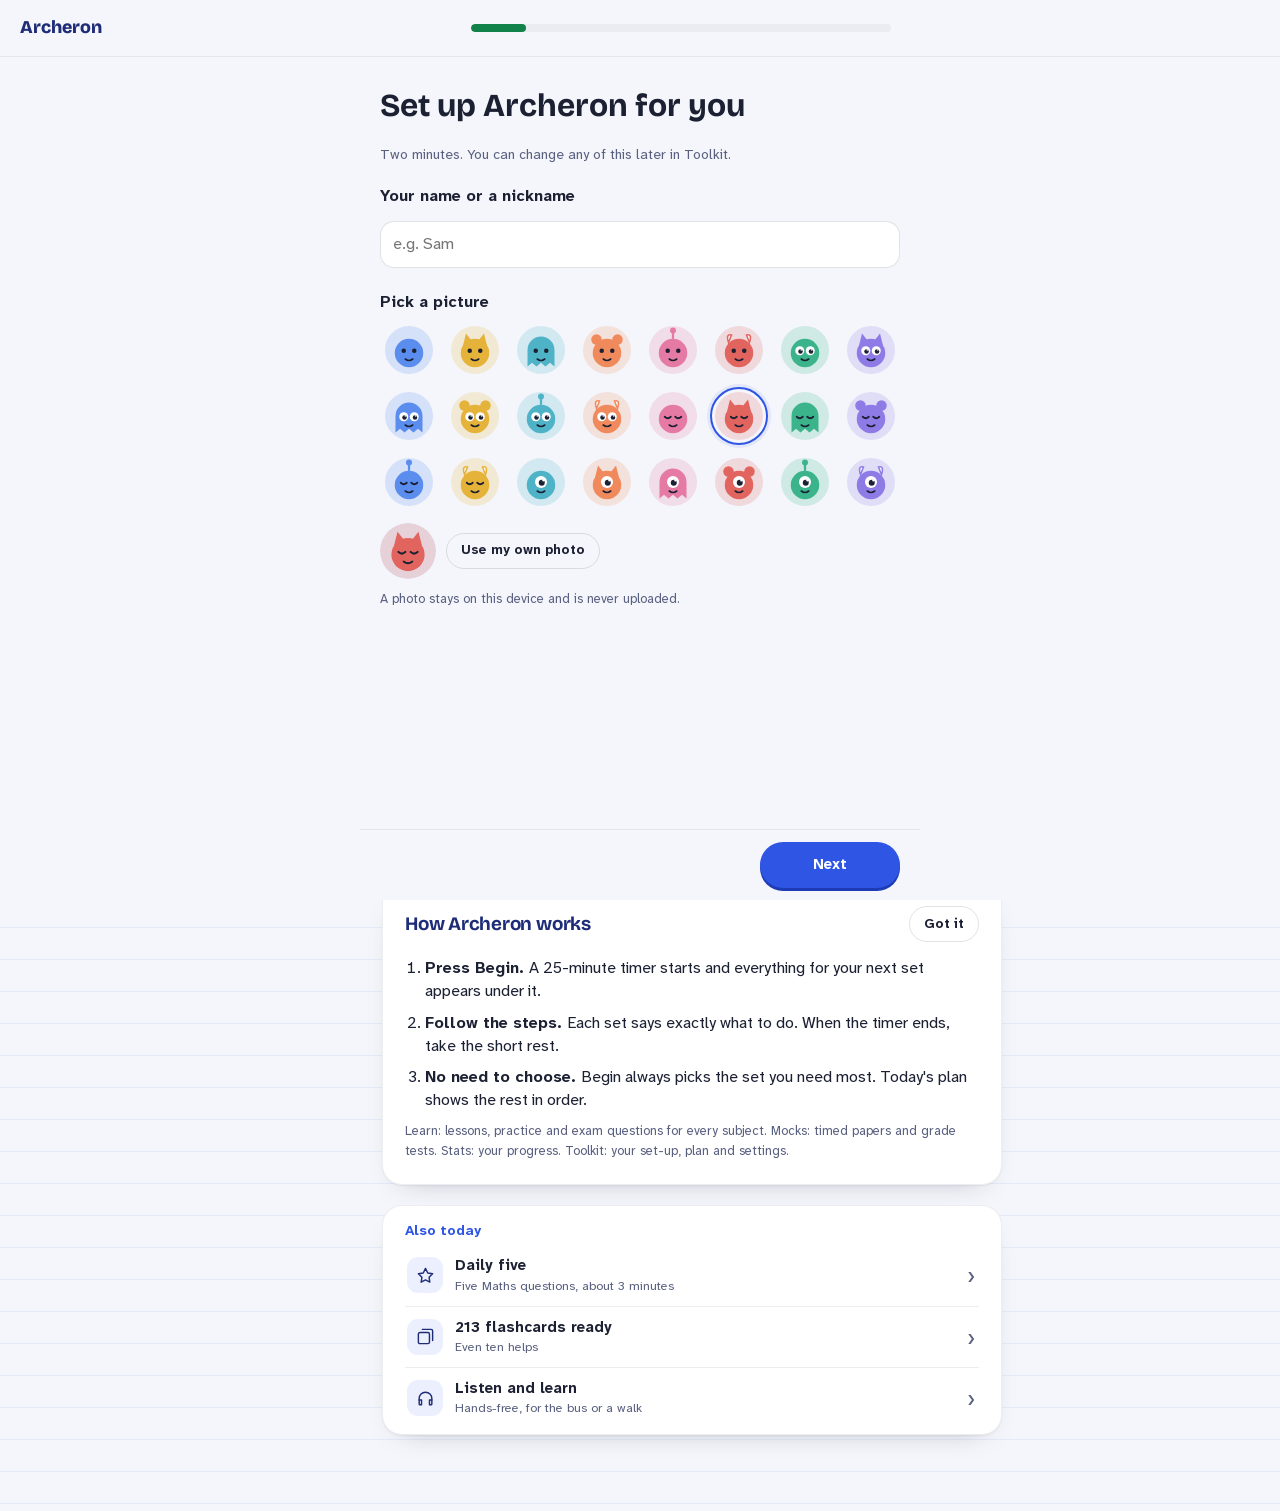
==== commit d9f0d2f1: "Scope repair to main app caches" ====
--- a/index.html
+++ b/index.html
@@ -52,8 +52,9 @@
   d.innerHTML = '<div><p style="font-size:20px;margin:0 0 8px">Archeron did not start properly</p><p style="opacity:.7;margin:0 0 18px">Usually a half-finished update. Your progress is safe.</p><button style="font:inherit;font-weight:600;padding:12px 22px;border-radius:99px;border:0;background:#2f55e4;color:#fff">Repair the app</button></div>';
   d.querySelector('button').onclick = function () {
     var jobs = [];
-    if (window.caches) jobs.push(caches.keys().then(function (k) { return Promise.all(k.map(function (x) { return caches.delete(x); })); }));
-    if (navigator.serviceWorker) jobs.push(navigator.serviceWorker.getRegistrations().then(function (r) { return Promise.all(r.map(function (x) { return x.unregister(); })); }));
+    /* Main, Beta and Lab share the GitHub Pages origin; repair only Archeron main. */
+    if (window.caches) jobs.push(caches.keys().then(function (k) { return Promise.all(k.filter(function (x) { return /^archeron-\d/.test(x); }).map(function (x) { return caches.delete(x); })); }));
+    if (navigator.serviceWorker) jobs.push(navigator.serviceWorker.getRegistrations().then(function (r) { return Promise.all(r.filter(function (x) { return x.scope === new URL('./', location.href).href; }).map(function (x) { return x.unregister(); })); }));
     Promise.all(jobs).then(function () { location.reload(); }, function () { location.reload(); });
   };
   document.body.appendChild(d);
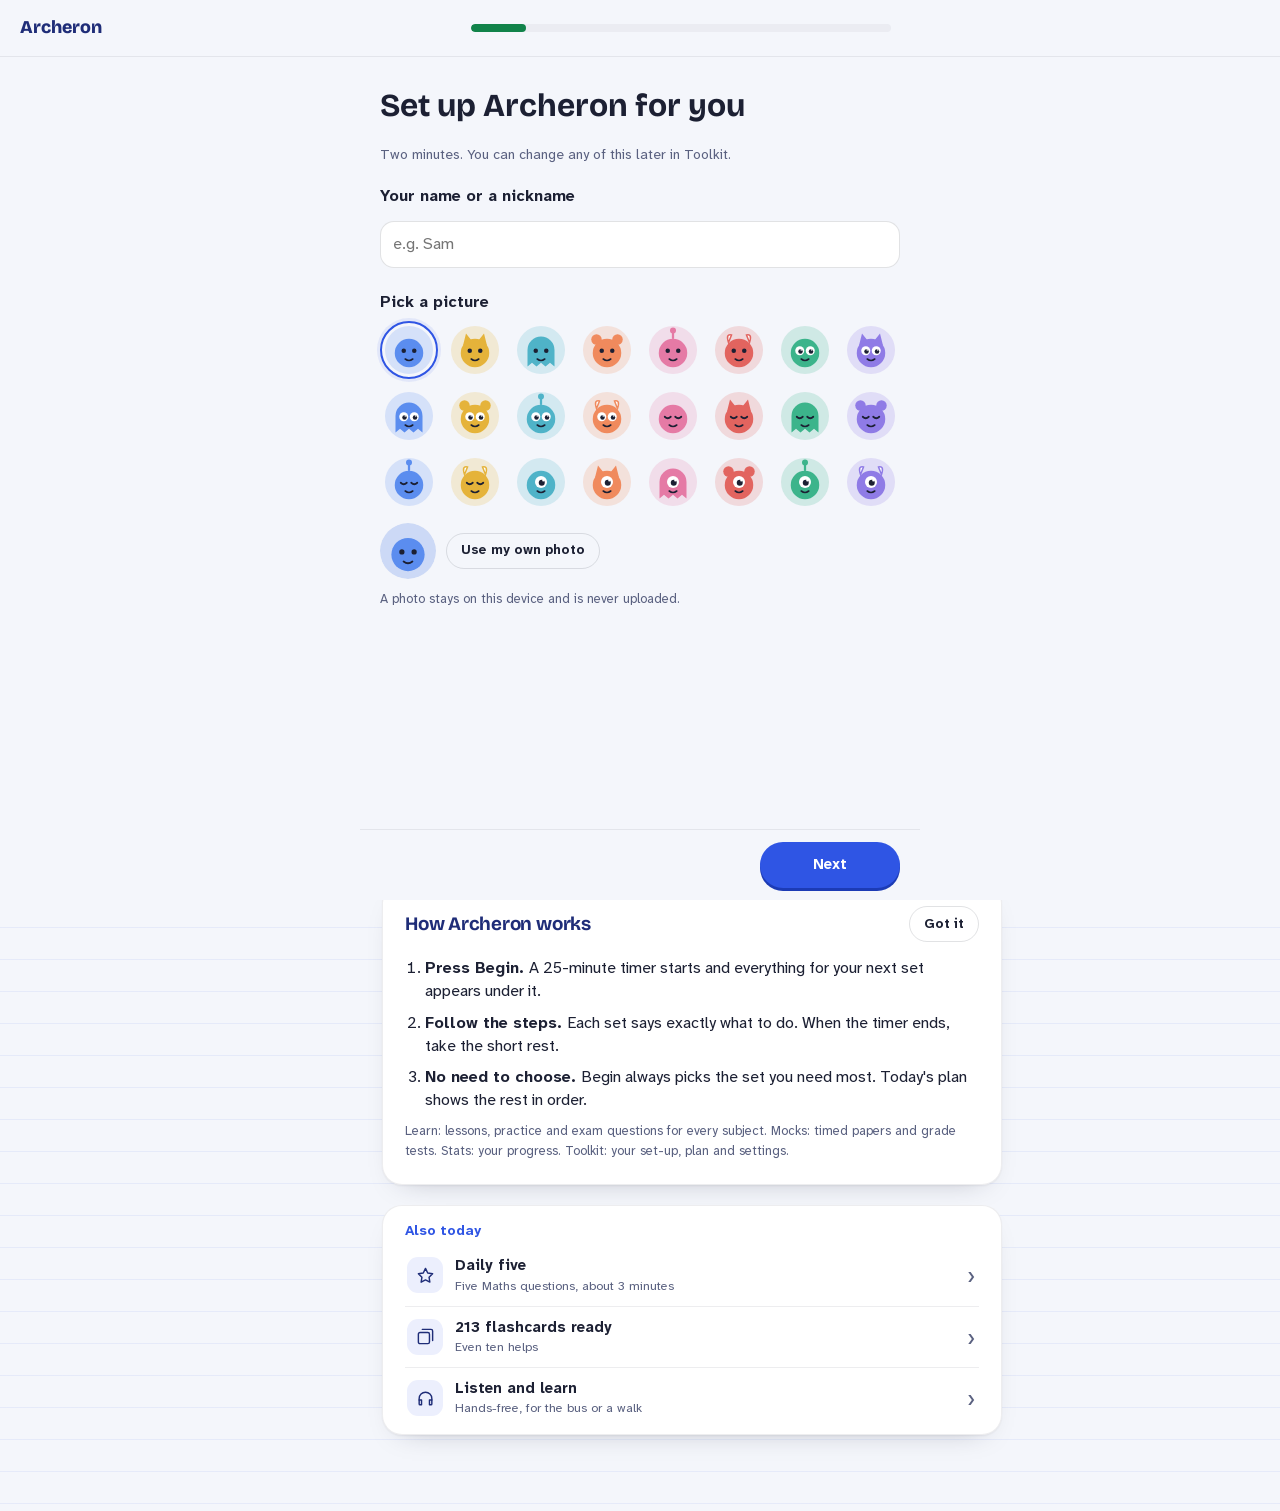
==== commit a985c092: "Archeron 11.9.16: bank 5 (English Literature, RE and History recall) 11 new topics drafted by Antigr" ====
--- a/index.html
+++ b/index.html
@@ -68,6 +68,7 @@
 <script src="defs.js"></script>
 <script src="defs2.js"></script>
 <script src="bank4.js"></script>
+<script src="bank5.js"></script>
 <script src="chem.js"></script>
 <script src="exam.js"></script>
 <script src="papers.js"></script>
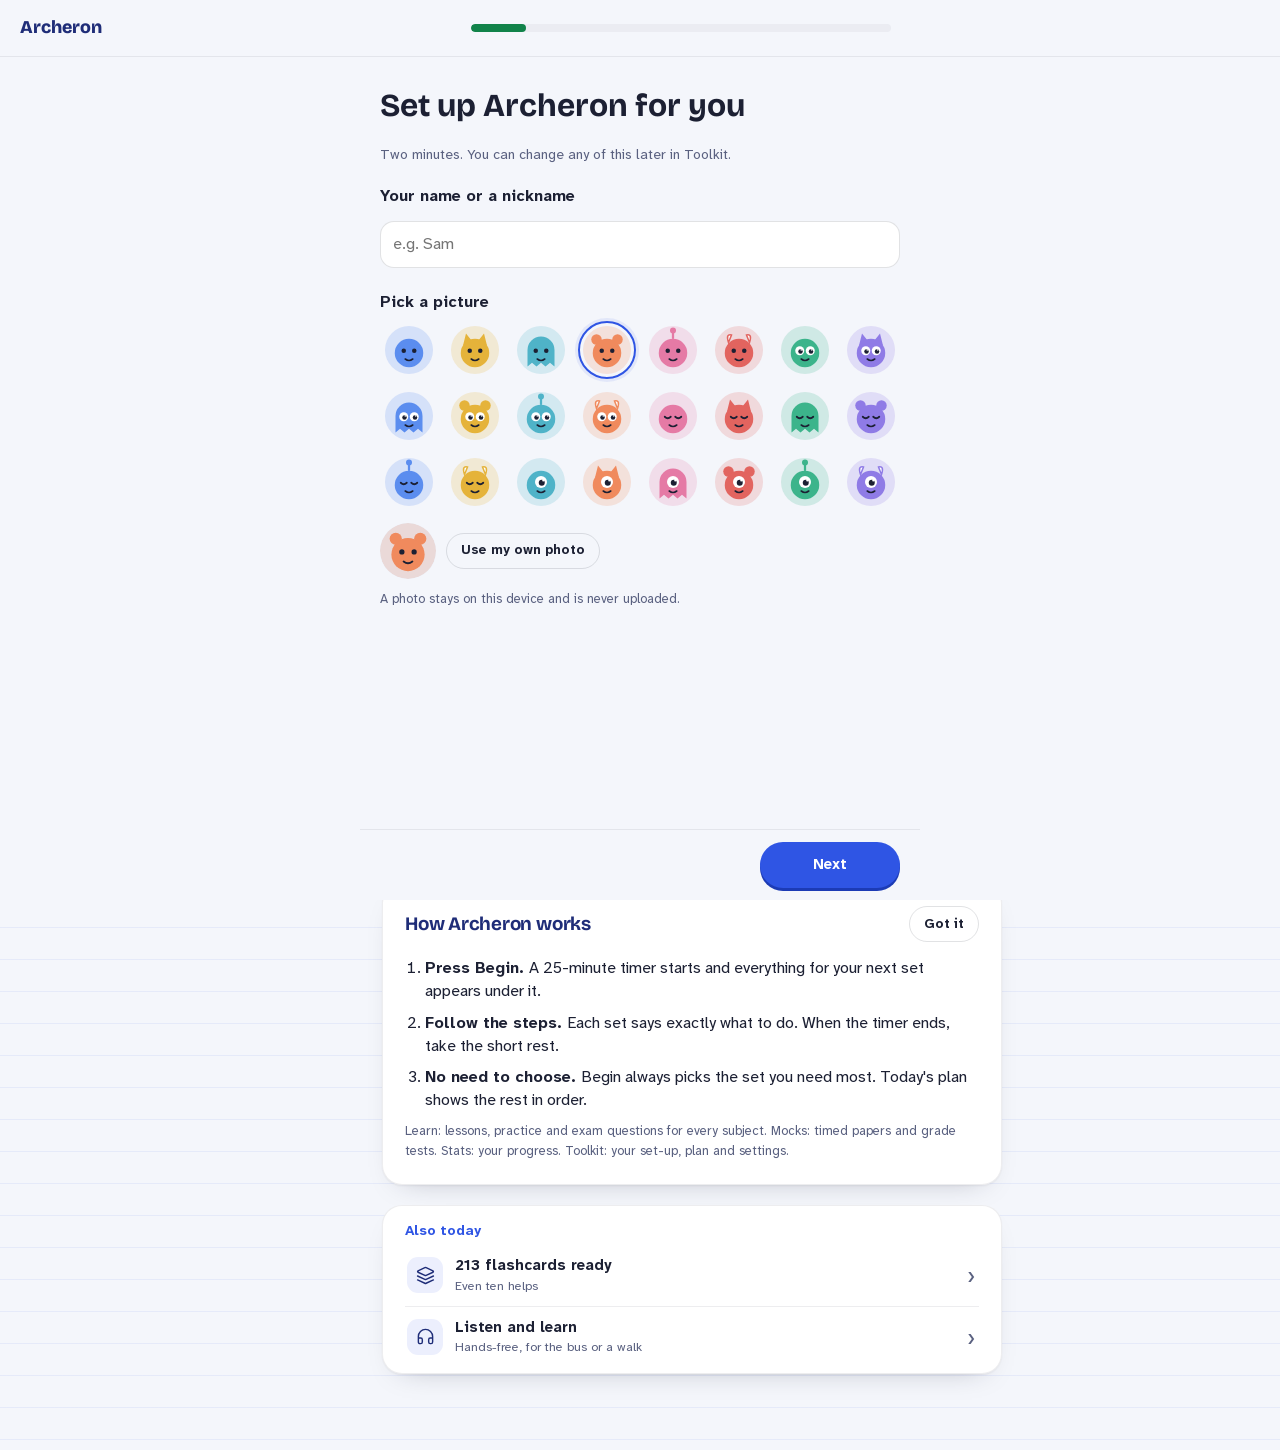
==== commit d33d9a9b: "Night as a modern neutral dark; clearer subject icons (11.9.44) Co-Authored-By: Claude Opus 5.5 <nor" ====
--- a/index.html
+++ b/index.html
@@ -21,7 +21,7 @@
 <title>Archeron</title>
 <script>/* apply the saved page and highlighter before first paint (app.js applyTheme writes this) */
 try { var L = (localStorage.getItem('archeron-look') || '').split(' '), R = document.documentElement, N = L[0] === 'night' || L[0] === 'crimson' || (L[0] === 'auto' && matchMedia('(prefers-color-scheme: dark)').matches);
-  if (N) { R.setAttribute('data-mode', 'night'); document.querySelector('meta[name=theme-color]').setAttribute('content', L[0] === 'crimson' ? '#0b0a0c' : '#121735'); }
+  if (N) { R.setAttribute('data-mode', 'night'); document.querySelector('meta[name=theme-color]').setAttribute('content', L[0] === 'crimson' ? '#0b0a0c' : '#0f1014'); }
   if (L[0] === 'crimson') R.setAttribute('data-skin', 'crimson');
   if (L[1] && L[1] !== 'lime') R.setAttribute('data-hl', L[1]); } catch (e) {}
 /* the bat intro plays on the first open of each day; later opens go straight in */
--- a/styles.css
+++ b/styles.css
@@ -29,19 +29,20 @@
   --nav-h:72px;
   color-scheme:light;
 }
+/* Night: a modern neutral dark (near-black page, grey surfaces that get lighter as they rise, soft accents) */
 :root[data-mode="night"]{
-  --bg:#121735;--card:#1b2148;--card2:#283063;--solid:#1e2552;--field:#151a3d;--sunk:rgba(0,0,0,.2);
-  --fg-rgb:255,255,255;--line:rgba(var(--fg-rgb),.13);--line2:rgba(var(--fg-rgb),.075);
-  --t:#edf0fc;--m:#a7aed4;--hi:#fff;
-  --y:#8ea7ff;--y2:#d0d9ff;--y3:#6683f2;--on-y:#0e1433;--y-rgb:142,167,255;--y-soft:rgba(142,167,255,.13);
+  --bg:#0f1014;--card:#17181d;--card2:#22242b;--solid:#1b1c22;--field:#121317;--sunk:rgba(0,0,0,.28);
+  --fg-rgb:255,255,255;--line:rgba(var(--fg-rgb),.1);--line2:rgba(var(--fg-rgb),.06);
+  --t:#ececf1;--m:#9a9eac;--hi:#fff;
+  --y:#7f9cff;--y2:#cdd7ff;--y3:#5f7ff0;--on-y:#0b0d14;--y-rgb:127,156,255;--y-soft:rgba(127,156,255,.12);
   --ember:#ff9c57;--em-rgb:255,156,87;
-  --g:#5bd69b;--g-rgb:91,214,155;--g-soft:rgba(91,214,155,.13);--on-g:#0e1433;
-  --rest:#b6a8ff;--rest-rgb:182,168,255;--rest-soft:rgba(182,168,255,.13);
+  --g:#5bd69b;--g-rgb:91,214,155;--g-soft:rgba(91,214,155,.12);--on-g:#0b0d14;
+  --rest:#b6a8ff;--rest-rgb:182,168,255;--rest-soft:rgba(182,168,255,.12);
   --danger:#ff8d93;--no-rgb:255,141,147;
-  --inv:#edf0fc;--on-inv:#1c2033;
-  --glass:rgba(18,23,53,.88);--veil:rgba(18,23,53,.94);--scrim:rgba(5,8,26,.62);
-  --shadow:0 16px 36px -26px rgba(0,0,0,.75);--shadow-up:0 22px 44px -22px rgba(0,0,0,.8);
-  --rule:rgba(142,167,255,.05);
+  --inv:#ececf1;--on-inv:#17181d;
+  --glass:rgba(15,16,20,.86);--veil:rgba(15,16,20,.95);--scrim:rgba(0,0,0,.62);
+  --shadow:0 1px 2px rgba(0,0,0,.35),0 16px 36px -24px rgba(0,0,0,.85);--shadow-up:0 2px 4px rgba(0,0,0,.4),0 22px 44px -22px rgba(0,0,0,.9);
+  --rule:rgba(255,255,255,.022);
   color-scheme:dark;
 }
 /* Black and red (Settings → Look): the Night page re-inked, near-black with crimson accents */
@@ -1273,3 +1274,98 @@
 .set-note{display:flex;flex-wrap:wrap;align-items:center;gap:6px 12px;padding:10px 14px;margin-bottom:12px;border-radius:var(--r-sm);background:rgba(var(--y-rgb),.08);border:1px solid rgba(var(--y-rgb),.25)}
 .set-note small{flex-basis:100%;color:var(--m);font-size:13px;line-height:1.45}
 .dots5{display:inline-flex;gap:5px}.dots5 i{width:10px;height:10px;border-radius:50%;background:var(--line);transition:background .2s}.dots5 i.on{background:var(--y)}
+
+/* Mocks hub orb ring (plus.js mockOrbs) */
+.orbhub{position:relative;width:min(100%,760px);aspect-ratio:1.3;margin:4px auto 10px;grid-column:1/-1}
+.orb-lines{position:absolute;inset:0;width:100%;height:100%;overflow:visible;animation:orbFade .6s var(--ease) .45s both}
+.orb-lines polygon{fill:none;stroke:var(--line);stroke-width:1.4;stroke-dasharray:2 5;vector-effect:non-scaling-stroke}
+.orb-core{position:absolute;left:50%;top:50%;transform:translate(-50%,-50%);width:36%;text-align:center;animation:orbFade .5s var(--ease) both}
+.orb-bat svg{width:min(150px,80%);height:auto;fill:var(--y);filter:drop-shadow(0 0 22px rgba(var(--y-rgb),.35))}
+.orb-core h1{font:600 clamp(30px,4.4vw,44px)/1.05 Georgia,"Times New Roman",serif;margin:6px 0 4px;color:var(--y2);letter-spacing:-.01em}
+.orb-core p{margin:0;color:var(--m);font-size:13px}
+.orb{position:absolute;transform:translate(-50%,-38px);width:150px;display:flex;flex-direction:column;align-items:center;gap:3px;padding:0;border:0;background:none;color:var(--t);font:inherit;text-align:center;cursor:pointer;animation:orbIn .45s var(--spring) calc(.12s + var(--i) * 60ms) both}
+.orb-ball{width:76px;height:76px;border-radius:50%;display:grid;place-items:center;color:var(--c);margin-bottom:5px;
+  background:radial-gradient(circle at 35% 30%,color-mix(in srgb,var(--c) 22%,var(--card)),color-mix(in srgb,var(--c) 9%,var(--card)) 70%);
+  border:1.5px solid color-mix(in srgb,var(--c) 45%,transparent);box-shadow:0 0 24px color-mix(in srgb,var(--c) 28%,transparent);transition:transform .25s var(--spring),box-shadow .25s var(--ease)}
+.orb-ball .i{width:30px;height:30px}
+/* Learn: a thin arc round each subject orb fills as topics are mastered; never goes back down */
+.orb.prog .orb-ball{position:relative}
+.orb.prog .orb-ball::after{content:'';position:absolute;inset:-7px;border-radius:50%;background:conic-gradient(var(--c) calc(var(--p) * 1%),color-mix(in srgb,var(--c) 14%,transparent) 0);-webkit-mask:radial-gradient(farthest-side,transparent calc(100% - 3px),#000 calc(100% - 2.5px));mask:radial-gradient(farthest-side,transparent calc(100% - 3px),#000 calc(100% - 2.5px))}
+.orbhub.sm{width:min(100%,600px);margin-bottom:28px}
+/* nine or more orbs: smaller balls and no subline, so neighbours never overlap */
+@media (min-width:641px){
+.orbhub.many{width:min(100%,760px);margin-bottom:24px}
+.orbhub.many .orb{width:110px;transform:translate(-50%,-28px)}
+.orbhub.many .orb-ball{width:54px;height:54px}
+.orbhub.many .orb-ball .i{width:22px;height:22px}
+.orbhub.many .orb b{font-size:13px}
+.orbhub.many .orb small{display:none}
+}
+.orb b{font-family:var(--head);font-size:15px;font-weight:700;letter-spacing:-.01em}
+.orb small{color:var(--m);font-size:11.5px;line-height:1.3;max-width:150px;display:-webkit-box;-webkit-line-clamp:1;-webkit-box-orient:vertical;overflow:hidden}
+.orb:hover .orb-ball,.orb:focus-visible .orb-ball{transform:scale(1.07);box-shadow:0 0 34px color-mix(in srgb,var(--c) 45%,transparent)}
+@keyframes orbIn{from{opacity:0;scale:.35}to{opacity:1;scale:1}}
+@keyframes orbFade{from{opacity:0}to{opacity:1}}
+html.rm .orb,html.rm .orb-core,html.rm .orb-lines{animation:none}
+@media (max-width:640px){
+  .orbhub{aspect-ratio:auto;display:grid;grid-template-columns:1fr 1fr;gap:18px 10px}
+  .orb-lines{display:none}
+  .orb-core{position:static;transform:none;width:auto;grid-column:1/-1;margin-bottom:6px}
+  .orb{position:static;transform:none;width:auto}
+}
+/* Daily five archive: one row per day */
+.darc{list-style:none;margin:0;padding:0}
+.darc li{display:grid;grid-template-columns:5.5em 1fr auto;align-items:center;gap:10px;padding:8px 0;border-top:1px solid var(--line)}
+.darc li:first-child{border-top:0}
+/* Daily questions: Mocks-ring orbs in a row, one per subject */
+.dq-head{display:flex;align-items:flex-start;justify-content:space-between;gap:12px}
+.card.dq .dq-t{font:600 26px/1.1 Georgia,"Times New Roman",serif;margin:2px 0 0;color:var(--y2)}
+.dq-orbs{display:flex;justify-content:center;gap:clamp(18px,6vw,48px);margin:14px 0 6px;position:relative}
+.dq-orbs:not(.xs)::before{content:'';position:absolute;left:18%;right:18%;top:36px;border-top:1.4px dotted var(--line)}
+.dq-orb{position:relative;display:flex;flex-direction:column;align-items:center;gap:6px;color:var(--t)}
+.dq-orb small{font-family:var(--head);font-weight:700;font-size:12.5px}
+.dq-ball{width:72px;height:72px;border-radius:50%;display:grid;place-items:center;color:var(--c);
+  background:radial-gradient(circle at 35% 30%,color-mix(in srgb,var(--c) 22%,var(--card)),color-mix(in srgb,var(--c) 9%,var(--card)) 70%);
+  border:1.5px solid color-mix(in srgb,var(--c) 45%,transparent);box-shadow:0 0 22px color-mix(in srgb,var(--c) 26%,transparent);transition:transform .25s var(--spring),box-shadow .25s var(--ease)}
+.dq-ball .i{width:28px;height:28px}
+.dq-orb.ok .dq-ball{background:var(--c);color:#fff;box-shadow:0 0 28px color-mix(in srgb,var(--c) 50%,transparent)}
+.dq-orb.no .dq-ball{opacity:.55;box-shadow:none}
+.dq-orb.now .dq-ball{transform:scale(1.1);box-shadow:0 0 34px color-mix(in srgb,var(--c) 55%,transparent)}
+.dq-orbs.strip{margin:0 0 4px}
+.dq-orbs.strip .dq-ball{width:52px;height:52px}.dq-orbs.strip .dq-ball .i{width:22px;height:22px}
+.dq-orbs.strip::before{top:26px}
+.dq-orbs.xs{justify-content:flex-start;gap:8px;margin:0}
+.dq-orbs.xs .dq-ball{width:22px;height:22px;border-width:1px;box-shadow:none}.dq-orbs.xs .dq-ball .i{width:12px;height:12px}
+.dq-orbs.xs .ok .dq-ball{box-shadow:0 0 10px color-mix(in srgb,var(--c) 45%,transparent)}
+.dq-tick{width:30px;height:30px;fill:none;stroke:currentColor;stroke-width:3;stroke-linecap:round;stroke-linejoin:round}
+.dq-orbs.strip .dq-tick{width:22px;height:22px}.dq-orbs.xs .dq-tick{width:13px;height:13px;stroke-width:3.5}
+/* the Daily page: Mocks ring with a three-colour serif title, Daily Integral style */
+@media (min-width:641px){.dq-hub .orb-core{width:48%}}
+.dq-hub .orb-core h1{font-size:clamp(36px,5vw,58px);background:linear-gradient(90deg,#2f55e4,#0f9a94 50%,#f06418);-webkit-background-clip:text;background-clip:text;color:transparent}
+.dq-go{justify-content:center}
+.dq-hub .orb-core h1 .dq-kick{display:block;font-size:19px;font-weight:400;color:var(--m);-webkit-text-fill-color:var(--m);margin-bottom:2px}
+.dq-hub .orb-core p{max-width:300px;margin:0 auto}
+.dq-hint{display:block;margin-top:10px;font:600 10px/1 ui-monospace,Consolas,monospace;letter-spacing:.28em;text-transform:uppercase;opacity:.7}
+/* the daily question screen, Daily Integral style: serif, centred, an underline for the answer */
+.dq-drill .hero h1{font-family:Georgia,"Times New Roman",serif;font-weight:600}
+.dq-drill .qcard{background:none;border:0;box-shadow:none;text-align:center}
+.dq-drill .qcard .drill-meta{justify-content:center}
+.dq-drill .qtext{font:500 clamp(20px,2.4vw,26px)/1.4 Georgia,"Times New Roman",serif}
+.dq-drill .answer{border:0;border-top:1px solid var(--line);border-bottom:1px solid var(--line);border-radius:0;background:none}
+.dq-drill .answer input{background:none;border:0;text-align:center;font:italic 18px Georgia,"Times New Roman",serif}
+.dq-drill .mcq .opt{font-family:Georgia,"Times New Roman",serif}
+.dq-drill .hero{text-align:center}
+.dq-drill .hero h1,.dq-drill .hero h1 *{background:none;box-shadow:none;color:var(--y2);letter-spacing:-.01em}
+.dq-drill .hero .eyebrow{font:italic 400 17px Georgia,"Times New Roman",serif;text-transform:none;letter-spacing:0;color:var(--m)}
+button.dq-orb{background:none;border:0;padding:0;cursor:pointer;font:inherit}
+button.dq-orb:hover .dq-ball{transform:scale(1.15)}
+.card.dq .dq-t.center{text-align:center}
+.dq-drill .hero{display:flex;flex-direction:column;align-items:center}
+.dq-drill .hero h1{text-decoration:none;font-size:clamp(34px,4.6vw,52px)}
+.dq-drill .hero h1{color:var(--dqc,var(--y2))}
+.dq-drill .answer{max-width:520px;margin-inline:auto;border:0;border-top:1px solid var(--line);border-bottom:1px solid var(--line);border-radius:0;box-shadow:none;padding:6px 0}
+.dq-drill .answer input,.dq-drill .answer input:focus{border:0;box-shadow:none;outline:0;background:none;text-align:center;font:italic 19px Georgia,"Times New Roman",serif}
+.dq-drill .answer:focus-within{border-color:color-mix(in srgb,var(--y) 60%,var(--line))}
+.dq-drill .qcard .row{justify-content:center}
+.orb.done .orb-ball{background:var(--c);color:#fff;box-shadow:0 0 30px color-mix(in srgb,var(--c) 50%,transparent)}
+.orb.tried .orb-ball{opacity:.6;box-shadow:none}
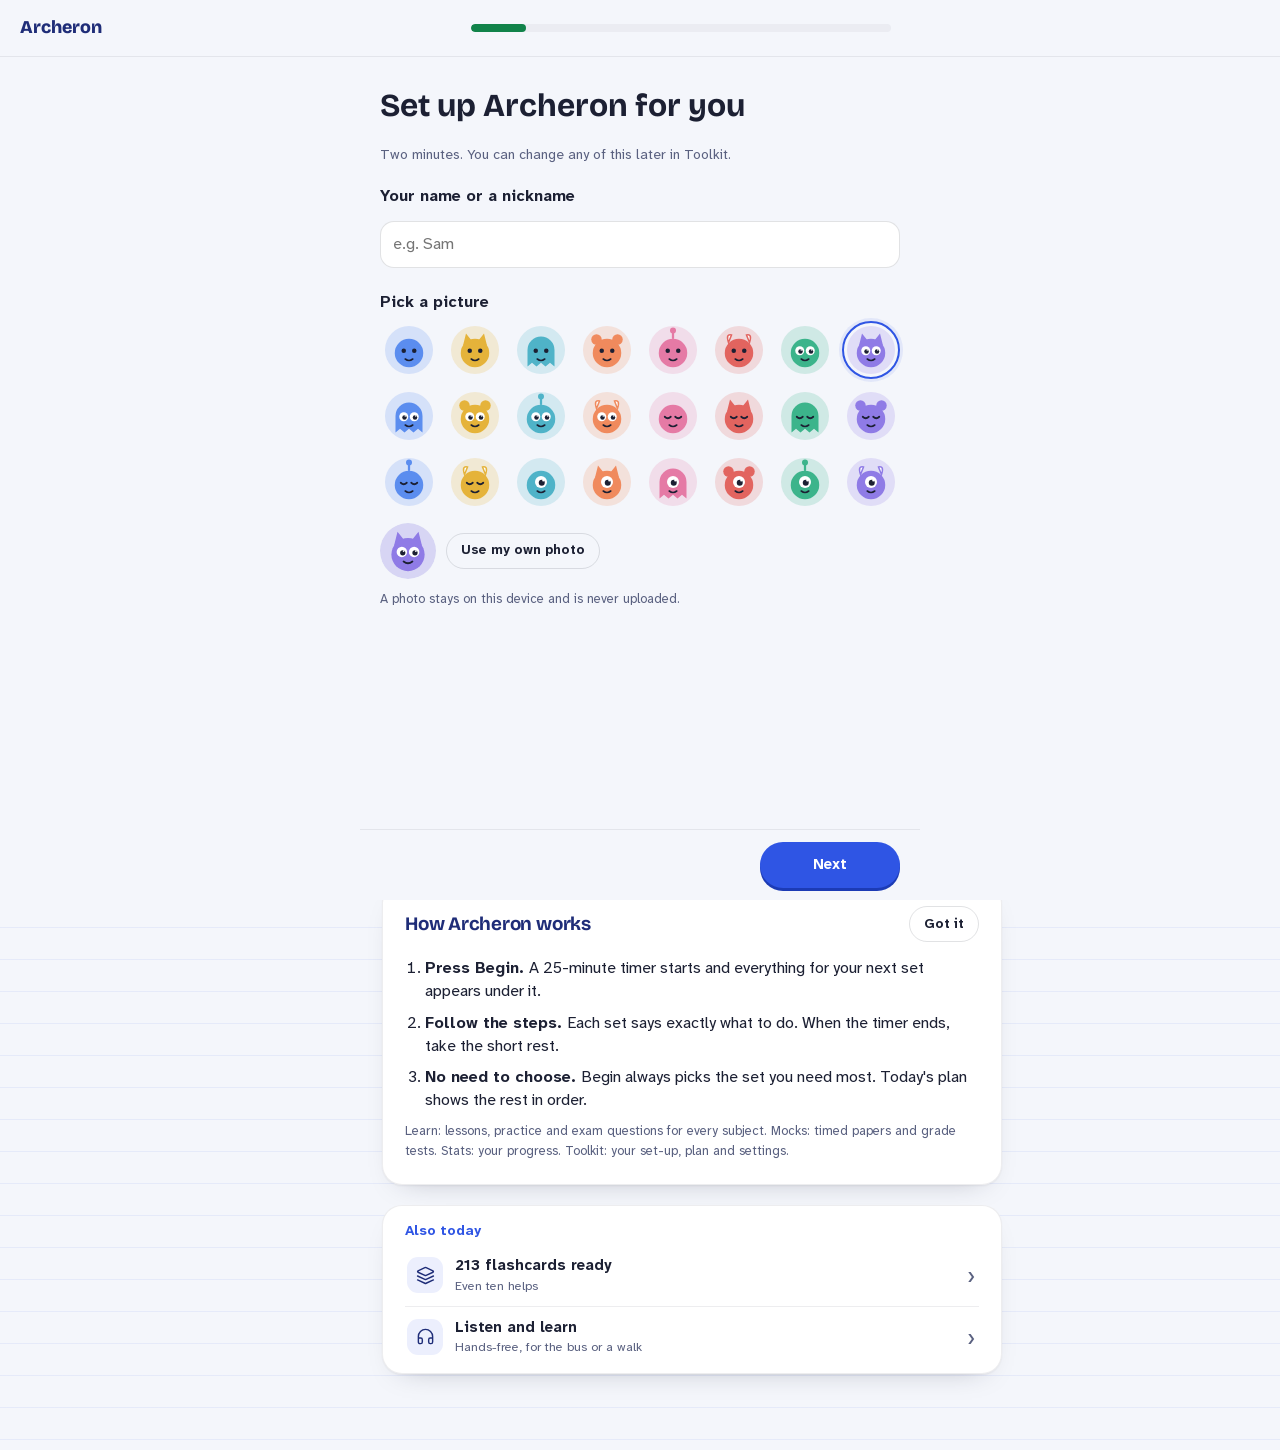
==== commit f788b3d7: "Night: pitch black, black and white only with softened greys; faint self-writing subject working-out" ====
--- a/index.html
+++ b/index.html
@@ -21,7 +21,7 @@
 <title>Archeron</title>
 <script>/* apply the saved page and highlighter before first paint (app.js applyTheme writes this) */
 try { var L = (localStorage.getItem('archeron-look') || '').split(' '), R = document.documentElement, N = L[0] === 'night' || L[0] === 'crimson' || (L[0] === 'auto' && matchMedia('(prefers-color-scheme: dark)').matches);
-  if (N) { R.setAttribute('data-mode', 'night'); document.querySelector('meta[name=theme-color]').setAttribute('content', L[0] === 'crimson' ? '#0b0a0c' : '#0f1014'); }
+  if (N) { R.setAttribute('data-mode', 'night'); document.querySelector('meta[name=theme-color]').setAttribute('content', L[0] === 'crimson' ? '#0b0a0c' : '#000000'); }
   if (L[0] === 'crimson') R.setAttribute('data-skin', 'crimson');
   if (L[1] && L[1] !== 'lime') R.setAttribute('data-hl', L[1]); } catch (e) {}
 /* the bat intro plays on the first open of each day; later opens go straight in */
@@ -86,6 +86,7 @@
 <script src="stats.js"></script>
 <script src="me.js"></script>
 <script src="app.js"></script>
+<script src="bgfx.js"></script>
 <script src="seq.js"></script>
 <script src="slips.js"></script>
 <script src="teach.js"></script>
--- a/styles.css
+++ b/styles.css
@@ -29,22 +29,28 @@
   --nav-h:72px;
   color-scheme:light;
 }
-/* Night: a modern neutral dark (near-black page, grey surfaces that get lighter as they rise, soft accents) */
+/* Night: pitch black (OLED-style), surfaces only a shade lighter and separated by thin borders, no notebook lines */
 :root[data-mode="night"]{
-  --bg:#0f1014;--card:#17181d;--card2:#22242b;--solid:#1b1c22;--field:#121317;--sunk:rgba(0,0,0,.28);
+  --bg:#000;--card:#0c0c0e;--card2:#18181b;--solid:#111113;--field:#09090b;--sunk:rgba(255,255,255,.03);
   --fg-rgb:255,255,255;--line:rgba(var(--fg-rgb),.1);--line2:rgba(var(--fg-rgb),.06);
   --t:#ececf1;--m:#9a9eac;--hi:#fff;
-  --y:#7f9cff;--y2:#cdd7ff;--y3:#5f7ff0;--on-y:#0b0d14;--y-rgb:127,156,255;--y-soft:rgba(127,156,255,.12);
+  --y:#c4c4ca;--y2:#e4e4e7;--y3:#a1a1aa;--on-y:#000;--y-rgb:196,196,202;--y-soft:rgba(255,255,255,.06);
   --ember:#ff9c57;--em-rgb:255,156,87;
   --g:#5bd69b;--g-rgb:91,214,155;--g-soft:rgba(91,214,155,.12);--on-g:#0b0d14;
   --rest:#b6a8ff;--rest-rgb:182,168,255;--rest-soft:rgba(182,168,255,.12);
   --danger:#ff8d93;--no-rgb:255,141,147;
   --inv:#ececf1;--on-inv:#17181d;
-  --glass:rgba(15,16,20,.86);--veil:rgba(15,16,20,.95);--scrim:rgba(0,0,0,.62);
-  --shadow:0 1px 2px rgba(0,0,0,.35),0 16px 36px -24px rgba(0,0,0,.85);--shadow-up:0 2px 4px rgba(0,0,0,.4),0 22px 44px -22px rgba(0,0,0,.9);
-  --rule:rgba(255,255,255,.022);
+  --glass:rgba(0,0,0,.82);--veil:rgba(0,0,0,.95);--scrim:rgba(0,0,0,.7);
+  --shadow:none;--shadow-up:0 0 0 1px rgba(255,255,255,.06);
+  --rule:transparent;
   color-scheme:dark;
 }
+/* the default lime highlighter reads as green on black, so Night uses white unless another colour was picked */
+:root[data-mode="night"]:not([data-skin]):not([data-hl]){--hl:#c4c4ca;--hl-ink:#000}
+/* Night is strictly black and white: subject orbs and their glows go grey-white too (inline --c colours are overridden) */
+:root[data-mode="night"]:not([data-skin]) :is(.orb,.dq-orb,.bgb){--c:#b4b4bb !important;--bc:#d4d4d8 !important}
+:root[data-mode="night"]:not([data-skin]) .dq-hub .orb-core h1{background:none;color:#e4e4e7;-webkit-text-fill-color:#e4e4e7}
+:root[data-mode="night"]:not([data-skin]) .dq-drill .hero h1{color:#e4e4e7}
 /* Black and red (Settings → Look): the Night page re-inked, near-black with crimson accents */
 :root[data-mode="night"][data-skin="crimson"]{
   --bg:#0b0a0c;--card:#161215;--card2:#241b1f;--solid:#1a1418;--field:#110d10;--sunk:rgba(0,0,0,.32);
@@ -1369,3 +1375,13 @@
 .dq-drill .qcard .row{justify-content:center}
 .orb.done .orb-ball{background:var(--c);color:#fff;box-shadow:0 0 30px color-mix(in srgb,var(--c) 50%,transparent)}
 .orb.tried .orb-ball{opacity:.6;box-shadow:none}
+/* subject backgrounds (bgfx.js): faint working-out that writes itself behind subject screens in Night */
+:root[data-mode="night"] body{background:none} /* the page colour comes from html, so the layer below can show */
+#bgfx{position:fixed;inset:0;z-index:-1;pointer-events:none;overflow:hidden}
+.bgb{position:absolute;color:var(--bc);opacity:.26;font:400 20px/1.65 Georgia,"Times New Roman",serif;transition:opacity 1.5s ease}
+.bgb.out{opacity:0}
+.bgb p{margin:0;white-space:nowrap;opacity:.7;clip-path:inset(0 100% 0 0);animation:bgWrite 1.1s cubic-bezier(.45,0,.2,1) calc(var(--i) * 1.3s) forwards}
+.bgb p:last-child{opacity:1}
+.bgb svg{display:block;width:150px;height:auto;margin-bottom:10px;fill:none;stroke:currentColor;stroke-width:1.5;stroke-linecap:round;stroke-linejoin:round;stroke-dasharray:700;stroke-dashoffset:700;animation:bgDraw 1.3s ease forwards}
+@keyframes bgWrite{to{clip-path:inset(0 0 0 0)}}
+@keyframes bgDraw{to{stroke-dashoffset:0}}
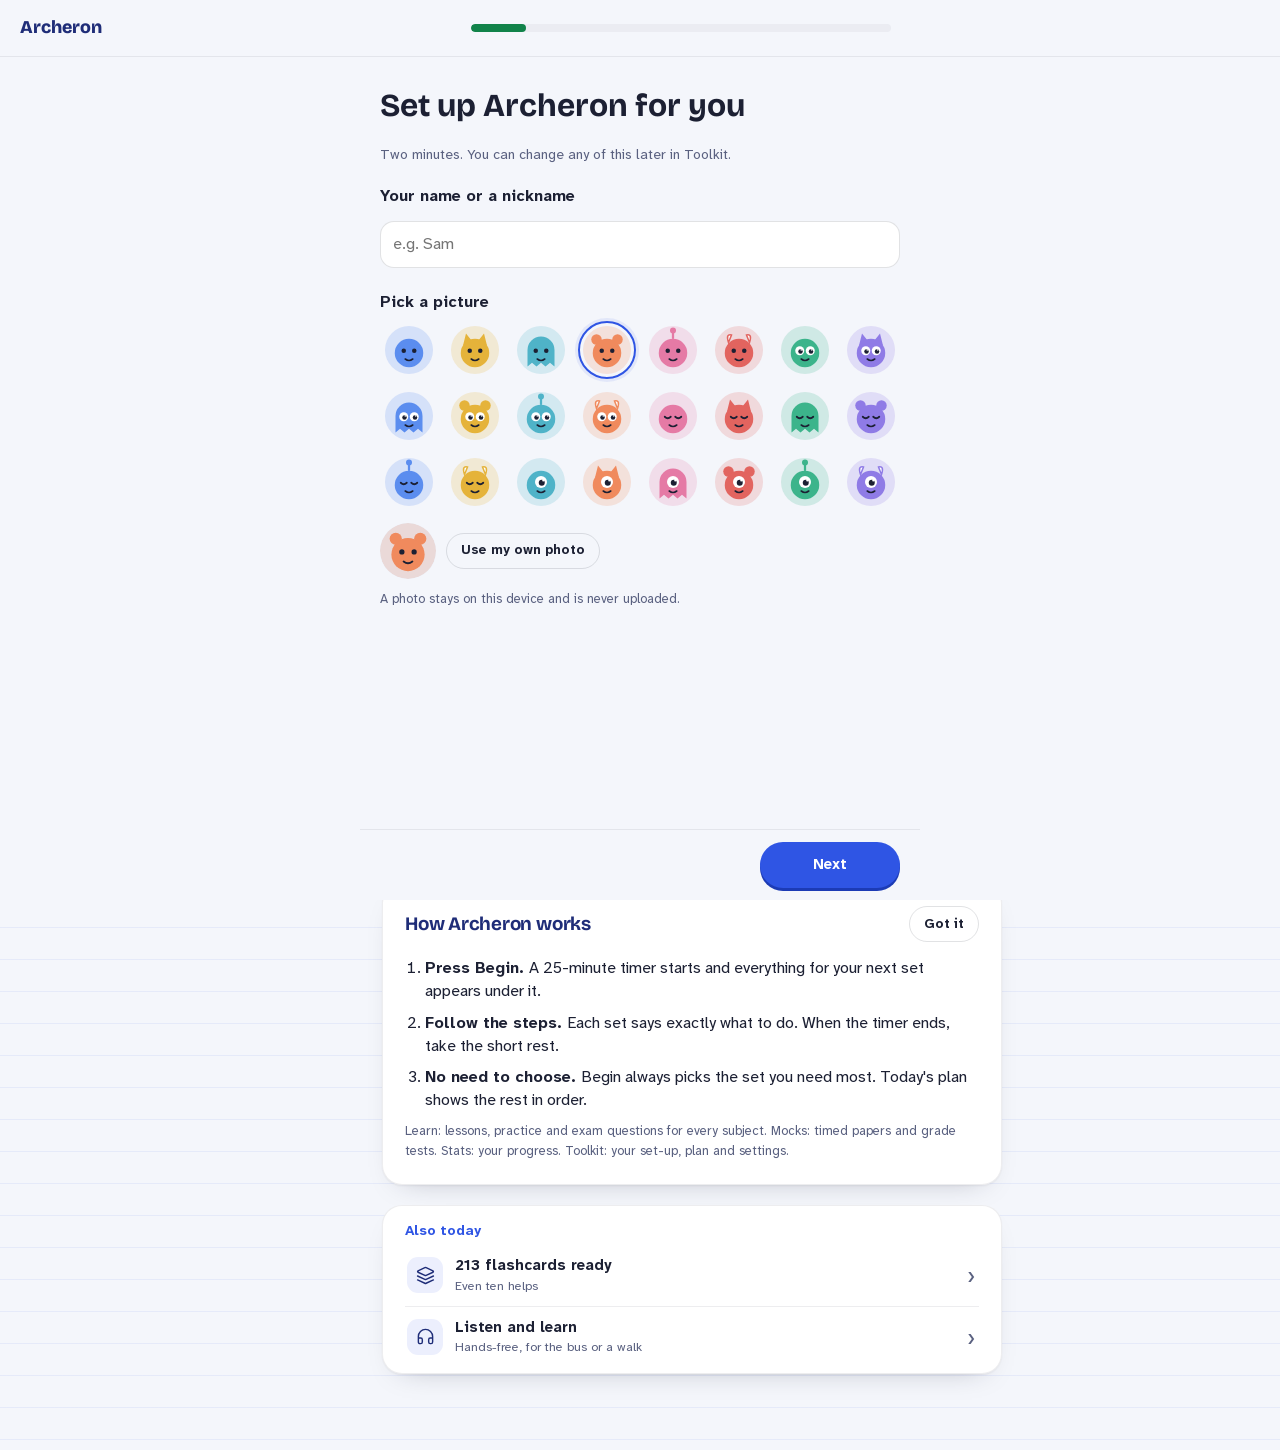
==== commit 04752a12: "Security: page may only talk to itself; LICENSE (11.9.52) - Content-Security-Policy in index.html: e" ====
--- a/index.html
+++ b/index.html
@@ -3,6 +3,10 @@
 <head>
 <meta charset="utf-8">
 <meta name="viewport" content="width=device-width,initial-scale=1,viewport-fit=cover">
+<!-- Safety net: Archeron loads nothing from outside, so the page may only talk to itself. Even injected code could not send
+     progress anywhere (connect/img/frame/form), or pull in outside scripts. Inline scripts and eval stay allowed for the
+     pre-paint script and the simulators run in the local preview. Links to other sites still open normally. -->
+<meta http-equiv="Content-Security-Policy" content="default-src 'self'; script-src 'self' 'unsafe-inline' 'unsafe-eval'; style-src 'self' 'unsafe-inline'; img-src 'self' data: blob:; font-src 'self'; connect-src 'self'; media-src 'self' data: blob:; object-src 'none'; frame-src 'none'; base-uri 'self'; form-action 'none'">
 <meta name="theme-color" content="#f4f6fb">
 <meta name="color-scheme" content="light dark">
 <meta name="apple-mobile-web-app-capable" content="yes">
--- a/styles.css
+++ b/styles.css
@@ -982,10 +982,13 @@
 .sd-links{display:flex;flex-wrap:wrap;gap:2px 14px}
 
 /* keyboard shortcuts sheet */
-#keys{position:fixed;inset:0;z-index:60;display:grid;place-items:center;background:var(--scrim);-webkit-backdrop-filter:blur(3px);backdrop-filter:blur(3px)}
+#keys,#eqs{position:fixed;inset:0;z-index:60;display:grid;place-items:center;background:var(--scrim);-webkit-backdrop-filter:blur(3px);backdrop-filter:blur(3px)}
 #keys .card{width:min(480px,92vw)}#keys h2{margin-top:0}
 #keys ul{list-style:none;padding:0;margin:12px 0;display:grid;gap:10px}#keys li{display:flex;gap:14px;align-items:center}
 kbd{flex:none;min-width:72px;text-align:center;padding:4px 8px;border-radius:8px;border:1px solid var(--line);border-bottom-width:3px;background:var(--card);font:700 12.5px var(--font)}
+#eqs .card{width:min(720px,94vw);max-height:88vh;overflow:auto}#eqs h2{margin-top:0}#eqs h3{margin:16px 0 8px;font-size:15px}
+#eqs ul{list-style:none;padding:0;margin:0;display:grid;grid-template-columns:repeat(auto-fill,minmax(210px,1fr));gap:6px 18px}
+#eqs li{display:grid;gap:1px;padding:6px 0;border-bottom:1px solid var(--line)}#eqs li b{font-size:12.5px;font-weight:600;color:var(--m)}#eqs li span{font:600 15px Georgia,serif}#eqs li small{font-size:12px;color:var(--m)}
 
 /* Exam hall */
 body.hall{padding-left:0;padding-right:0}
@@ -1385,3 +1388,49 @@
 .bgb svg{display:block;width:150px;height:auto;margin-bottom:10px;fill:none;stroke:currentColor;stroke-width:1.5;stroke-linecap:round;stroke-linejoin:round;stroke-dasharray:700;stroke-dashoffset:700;animation:bgDraw 1.3s ease forwards}
 @keyframes bgWrite{to{clip-path:inset(0 0 0 0)}}
 @keyframes bgDraw{to{stroke-dashoffset:0}}
+/* animated subject icons (ICON_ANIM in data.js): loops (.m) wait paused, one-shots (.h) play when the button is hovered or focused */
+.ai .am{animation-play-state:paused}
+:is(button,a):is(:hover,:focus-visible) .ai .am{animation-play-state:running}
+.ai-dna .am{animation:aiFade 1.6s ease-in-out infinite}
+.ai-dna .am:nth-of-type(4){animation-delay:.2s}.ai-dna .am:nth-of-type(5){animation-delay:.4s}.ai-dna .am:nth-of-type(6){animation-delay:.6s}.ai-dna .am:nth-of-type(7){animation-delay:.8s}
+.ai-flask .aliq{transform-origin:12px 19px;animation:aiSlosh 2.6s ease-in-out infinite}
+.ai-flask .abub{animation:aiRise 2.4s ease-in infinite}
+.ai-flask .abub:nth-of-type(2){animation-delay:-.8s}.ai-flask .abub:nth-of-type(3){animation-delay:-1.6s}
+.ai-atom .aorb{transform-origin:12px 12px;animation:aiSpin 3s linear infinite}
+.ai-atom .aorb:nth-of-type(2){animation-duration:4.2s;animation-direction:reverse}.ai-atom .aorb:nth-of-type(3){animation-duration:5.4s}
+.ai-globe .amer{transform-origin:12px 12px;animation:aiMer 3.2s linear infinite}
+.ai-globe .amer:nth-of-type(2){animation-delay:-1.6s}
+.ai-scale .abeam{transform-origin:12px 7px;animation:aiTilt 3s ease-in-out infinite}
+.ai-cpu .acore{animation:aiPulse 1.4s ease-in-out infinite}
+.ai-languages .adot{animation:aiBob 1.2s ease-in-out infinite}
+.ai-languages .adot:nth-of-type(2){animation-delay:.15s}.ai-languages .adot:nth-of-type(3){animation-delay:.3s}
+.ai-pi .ah,.ai-pen .aline{stroke-dasharray:26}
+.ai-booktext .apage{transform-origin:12px 12px}
+.ai-pen .anib{transform-box:view-box}
+.ai :is(.abar,.acol){transform-box:fill-box;transform-origin:50% 100%}
+.ai-chat .apop{transform-box:fill-box;transform-origin:30% 100%}
+:is(button,a):is(:hover,:focus-visible) .ai-pi .ah{animation:aiDraw .8s cubic-bezier(.45,0,.2,1) both}
+:is(button,a):is(:hover,:focus-visible) .ai-pi .ah:nth-of-type(2){animation-delay:.15s}
+:is(button,a):is(:hover,:focus-visible) .ai-pi .ah:nth-of-type(3){animation-delay:.3s}
+:is(button,a):is(:hover,:focus-visible) .ai-booktext .apage{animation:aiTurn .9s cubic-bezier(.45,0,.2,1) both}
+:is(button,a):is(:hover,:focus-visible) .ai-pen .aline{animation:aiDraw 1s ease-out both}
+:is(button,a):is(:hover,:focus-visible) .ai-pen .anib{animation:aiWrite 1s ease-out both}
+:is(button,a):is(:hover,:focus-visible) .ai :is(.abar,.acol){animation:aiGrow .6s cubic-bezier(.34,1.45,.64,1) both}
+:is(button,a):is(:hover,:focus-visible) .ai :is(.abar,.acol):nth-of-type(4){animation-delay:.1s}
+:is(button,a):is(:hover,:focus-visible) .ai :is(.abar,.acol):nth-of-type(5){animation-delay:.2s}
+:is(button,a):is(:hover,:focus-visible) .ai .acol:nth-of-type(6){animation-delay:.3s}
+:is(button,a):is(:hover,:focus-visible) .ai-chat .apop{animation:aiPop .55s cubic-bezier(.34,1.45,.64,1) both}
+@keyframes aiFade{50%{opacity:.2}}
+@keyframes aiSlosh{50%{transform:skewY(-5deg)}}
+@keyframes aiRise{0%{transform:translateY(0);opacity:0}15%{opacity:1}100%{transform:translateY(-9px);opacity:0}}
+@keyframes aiSpin{to{transform:rotate(360deg)}}
+@keyframes aiMer{0%,100%{transform:scaleX(1)}50%{transform:scaleX(0)}}
+@keyframes aiTilt{0%,100%{transform:rotate(0)}25%{transform:rotate(-6deg)}75%{transform:rotate(6deg)}}
+@keyframes aiPulse{50%{opacity:.35}}
+@keyframes aiBob{0%,60%,100%{transform:translateY(0)}30%{transform:translateY(-1.6px)}}
+@keyframes aiDraw{from{stroke-dashoffset:26}to{stroke-dashoffset:0}}
+@keyframes aiTurn{from{scale:1 1}to{scale:-1 1}} /* the scale property blends through 0; transform: scaleX(-1) would snap */
+@keyframes aiWrite{from{transform:translate(-7px,1px)}to{transform:none}}
+@keyframes aiGrow{from{transform:scaleY(0)}to{transform:scaleY(1)}}
+@keyframes aiPop{from{transform:scale(0)}to{transform:scale(1)}}
+html.rm .ai *{animation:none !important}
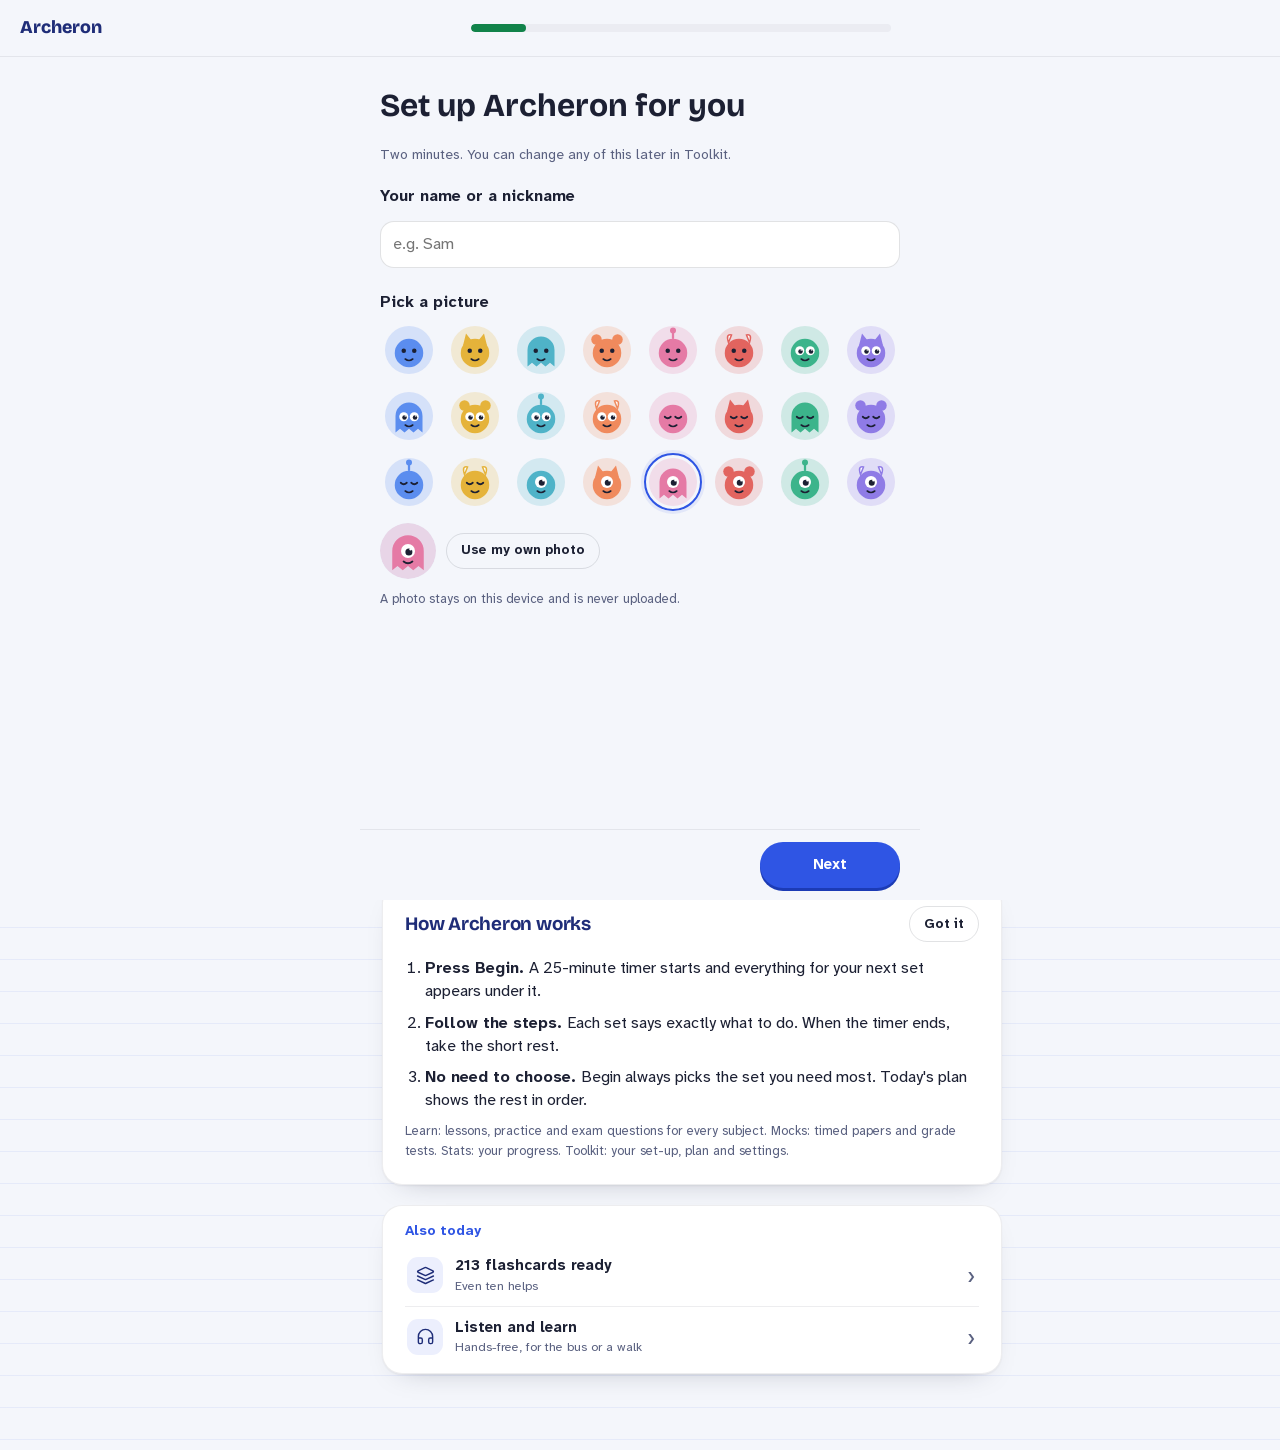
==== commit 049389a9: "Switch Science to Edexcel Combined Science 1SC0 Foundation (11.9.58) Runo sits Edexcel Combined Scie" ====
--- a/index.html
+++ b/index.html
@@ -73,6 +73,7 @@
 <script src="defs2.js"></script>
 <script src="bank4.js"></script>
 <script src="bank5.js"></script>
+<script src="bank6.js"></script>
 <script src="chem.js"></script>
 <script src="exam.js"></script>
 <script src="papers.js"></script>
--- a/styles.css
+++ b/styles.css
@@ -989,6 +989,8 @@
 #eqs .card{width:min(720px,94vw);max-height:88vh;overflow:auto}#eqs h2{margin-top:0}#eqs h3{margin:16px 0 8px;font-size:15px}
 #eqs ul{list-style:none;padding:0;margin:0;display:grid;grid-template-columns:repeat(auto-fill,minmax(210px,1fr));gap:6px 18px}
 #eqs li{display:grid;gap:1px;padding:6px 0;border-bottom:1px solid var(--line)}#eqs li b{font-size:12.5px;font-weight:600;color:var(--m)}#eqs li span{font:600 15px Georgia,serif}#eqs li small{font-size:12px;color:var(--m)}
+#notes{position:fixed;inset:0;z-index:60;display:grid;place-items:center}#notes .nt-bg{position:absolute;inset:0;background:var(--scrim);-webkit-backdrop-filter:blur(3px);backdrop-filter:blur(3px)}
+#notes .card{position:relative;width:min(760px,94vw);max-height:88vh;overflow:auto;overscroll-behavior:contain}#notes .nt-top{display:flex;gap:12px;align-items:flex-start;justify-content:space-between}#notes h2{margin:2px 0 8px}#notes .nt-note{margin:0 0 10px}
 
 /* Exam hall */
 body.hall{padding-left:0;padding-right:0}
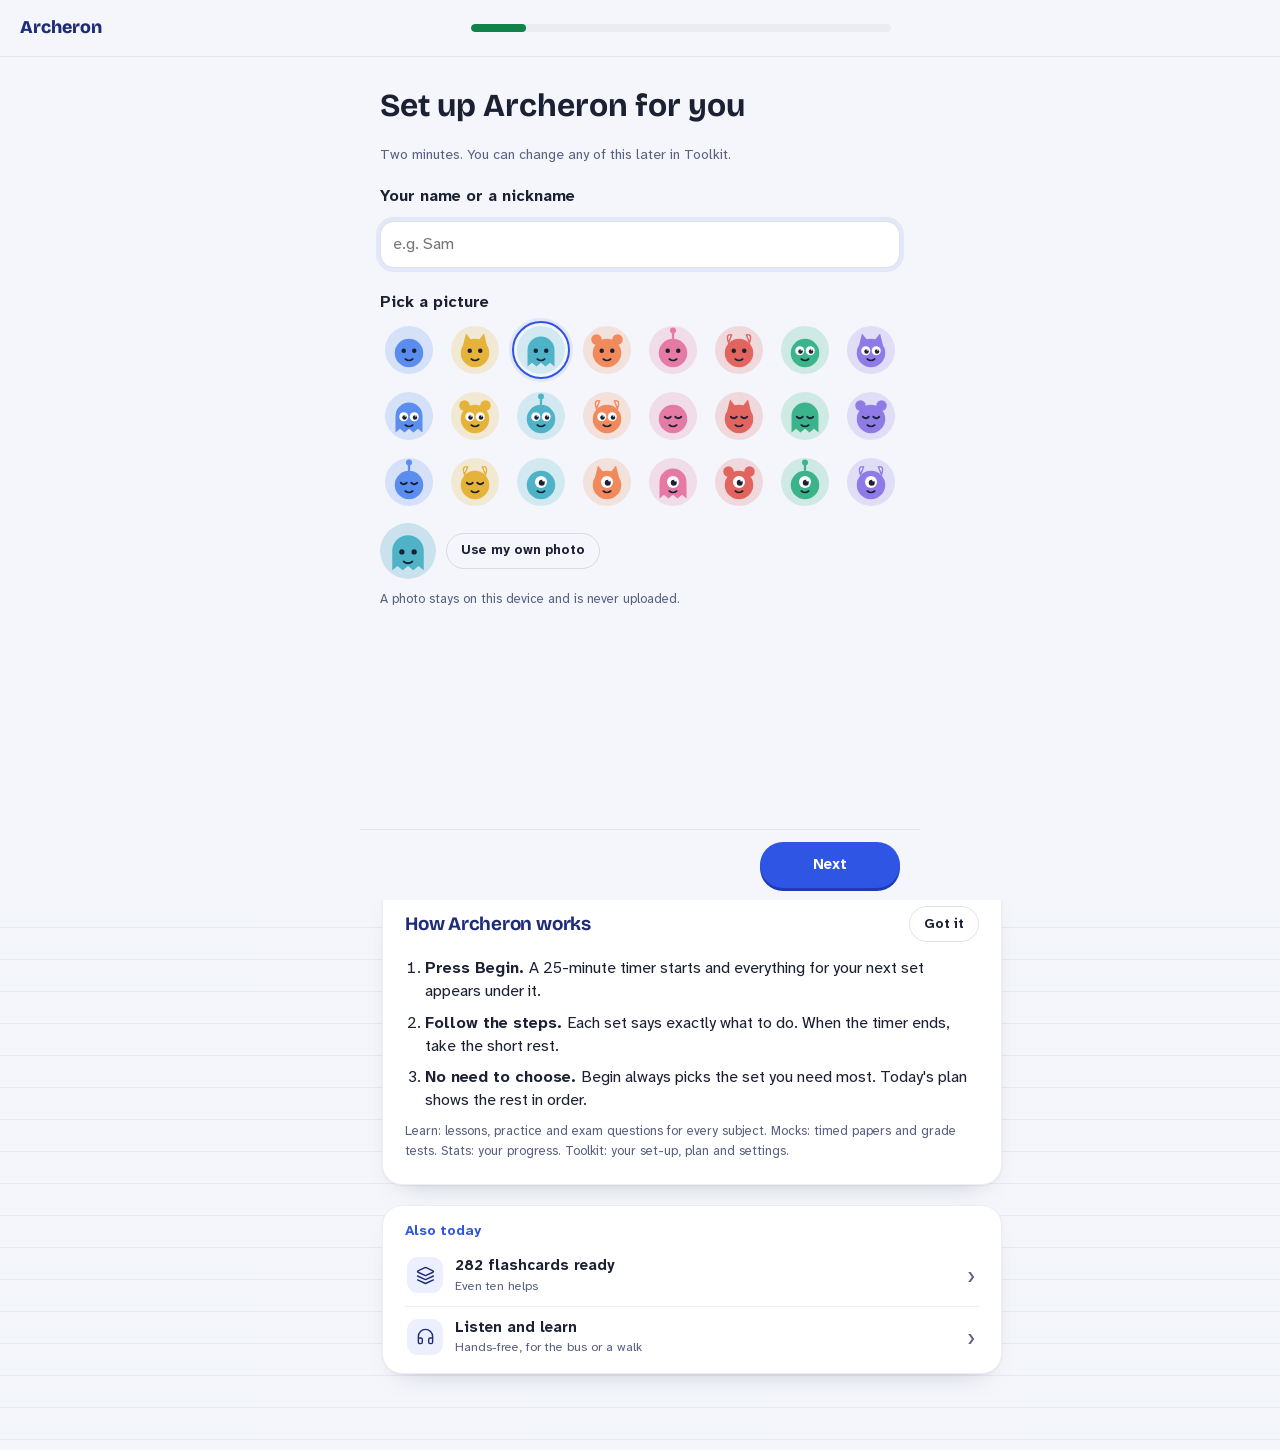
==== commit a16372eb: "Rounds (11.10.0) + smarter scheduling (11.9.70) - rounds.js: 12-question single-subject rounds in Fo" ====
--- a/index.html
+++ b/index.html
@@ -100,5 +100,6 @@
 <script src="listen.js"></script>
 <script src="examiner.js"></script>
 <script src="forecast.js"></script>
+<script src="rounds.js"></script>
 </body>
 </html>
--- a/styles.css
+++ b/styles.css
@@ -1436,3 +1436,16 @@
 @keyframes aiGrow{from{transform:scaleY(0)}to{transform:scaleY(1)}}
 @keyframes aiPop{from{transform:scale(0)}to{transform:scale(1)}}
 html.rm .ai *{animation:none !important}
+/* Rounds (rounds.js, 11.10.0) */
+.rd-dots{display:inline-flex;gap:4px;flex-wrap:wrap}.rd-dots i{width:9px;height:9px;border-radius:50%;background:var(--line);transition:background .25s,transform .25s}
+.rd-dots i.ok{background:rgb(var(--g-rgb))}.rd-dots i.no{background:rgba(var(--no-rgb),.55)}.rd-dots i.now{background:var(--y);transform:scale(1.25)}
+.rd-end{text-align:center;display:flex;flex-direction:column;align-items:center;gap:6px}
+.rd-end .eyebrow{margin:0}.rd-end .fb-h{margin:2px 0 4px}
+.rd-score{margin:2px 0;font-size:54px;line-height:1;font-weight:800;letter-spacing:-.02em;animation:rdPop .5s cubic-bezier(.2,1.4,.4,1) both}
+.rd-score span{font-size:24px;font-weight:700;color:var(--m)}
+.rd-pace{display:flex;gap:10px;align-items:flex-start;text-align:left;margin:8px 0 2px;padding:10px 12px;border-radius:var(--r-sm);background:rgba(var(--y-rgb),.08);border:1px solid rgba(var(--y-rgb),.25);font-size:14px;line-height:1.45}
+.rd-btns{display:flex;gap:8px;width:100%;margin-top:8px;flex-wrap:wrap}
+.rd-paper{display:flex;flex-direction:column;gap:4px;padding:12px 14px;margin-bottom:12px;border-radius:var(--r-sm);border:1px solid var(--line2);background:var(--card)}
+.rd-paper small{color:var(--m);font-size:13px}.rd-paper .row{margin-top:6px}
+@keyframes rdPop{from{transform:scale(.6);opacity:0}to{transform:scale(1);opacity:1}}
+html.rm .rd-score{animation:none}
